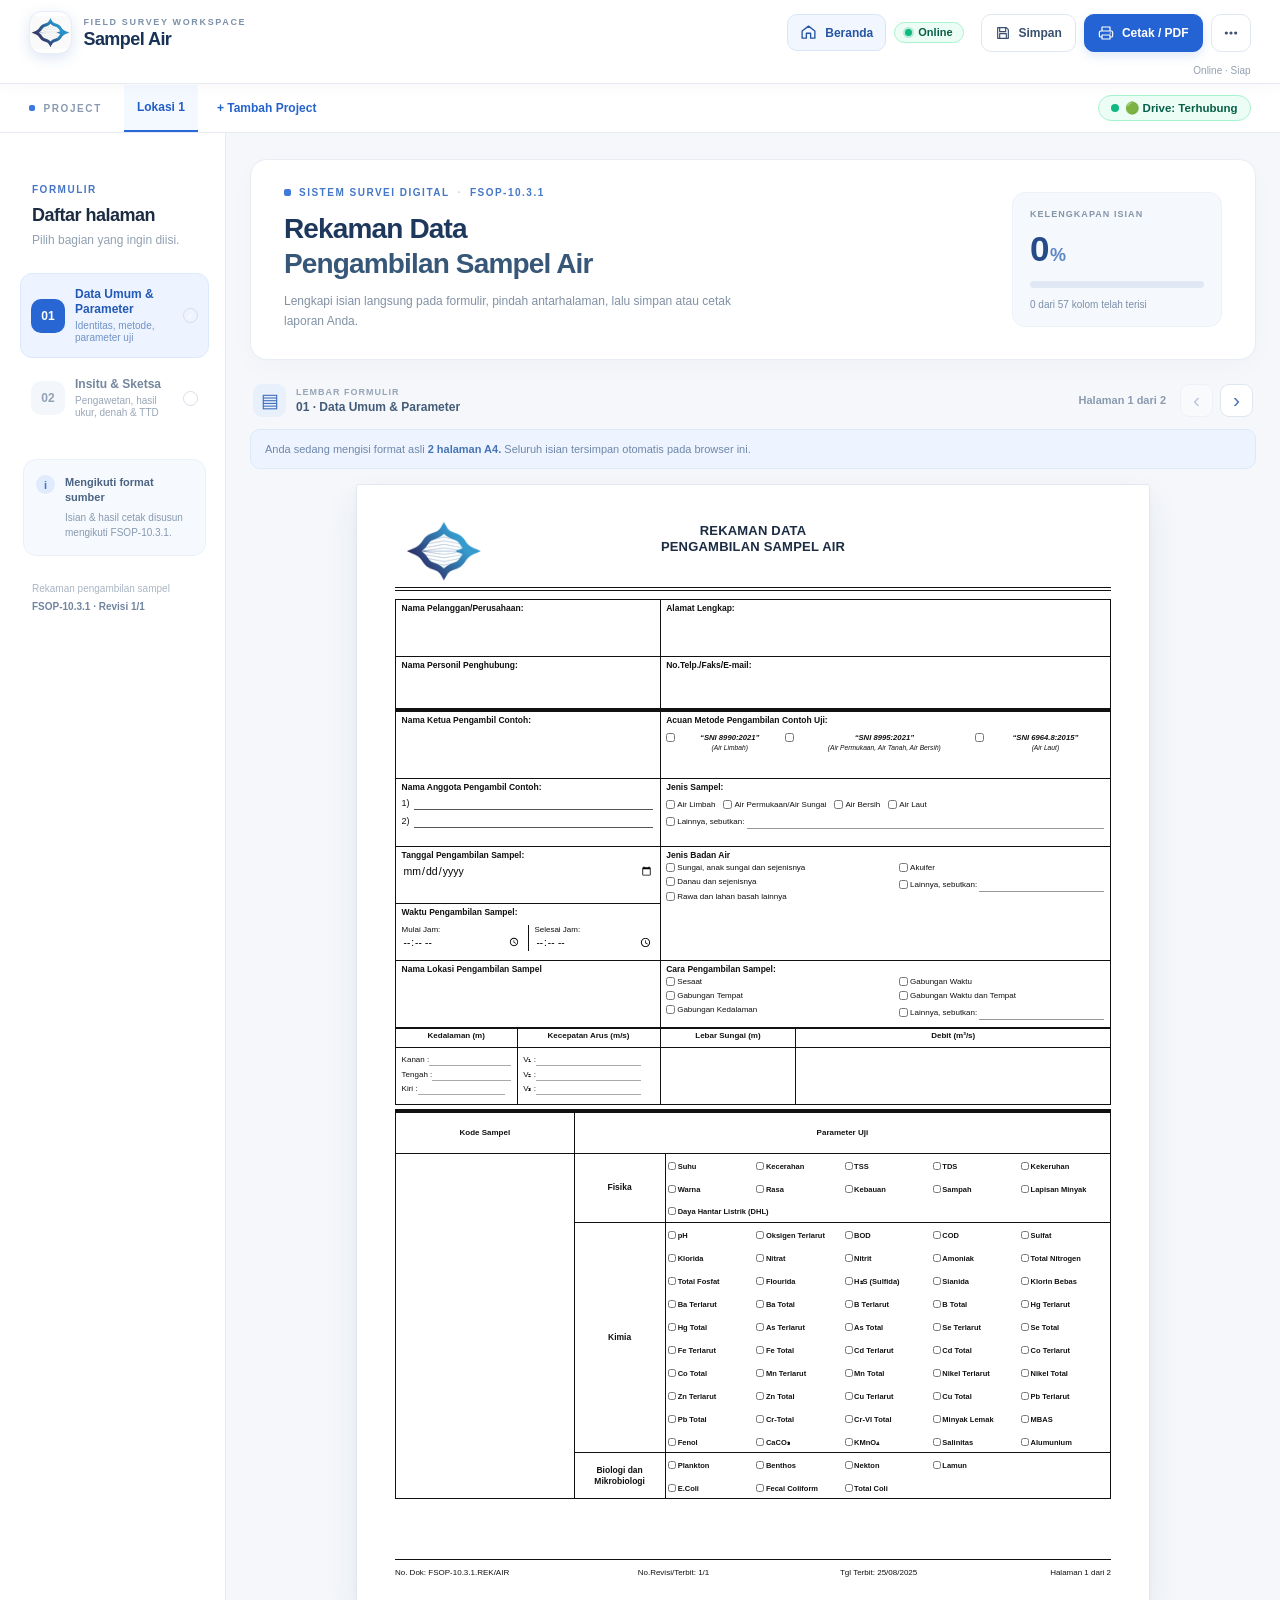
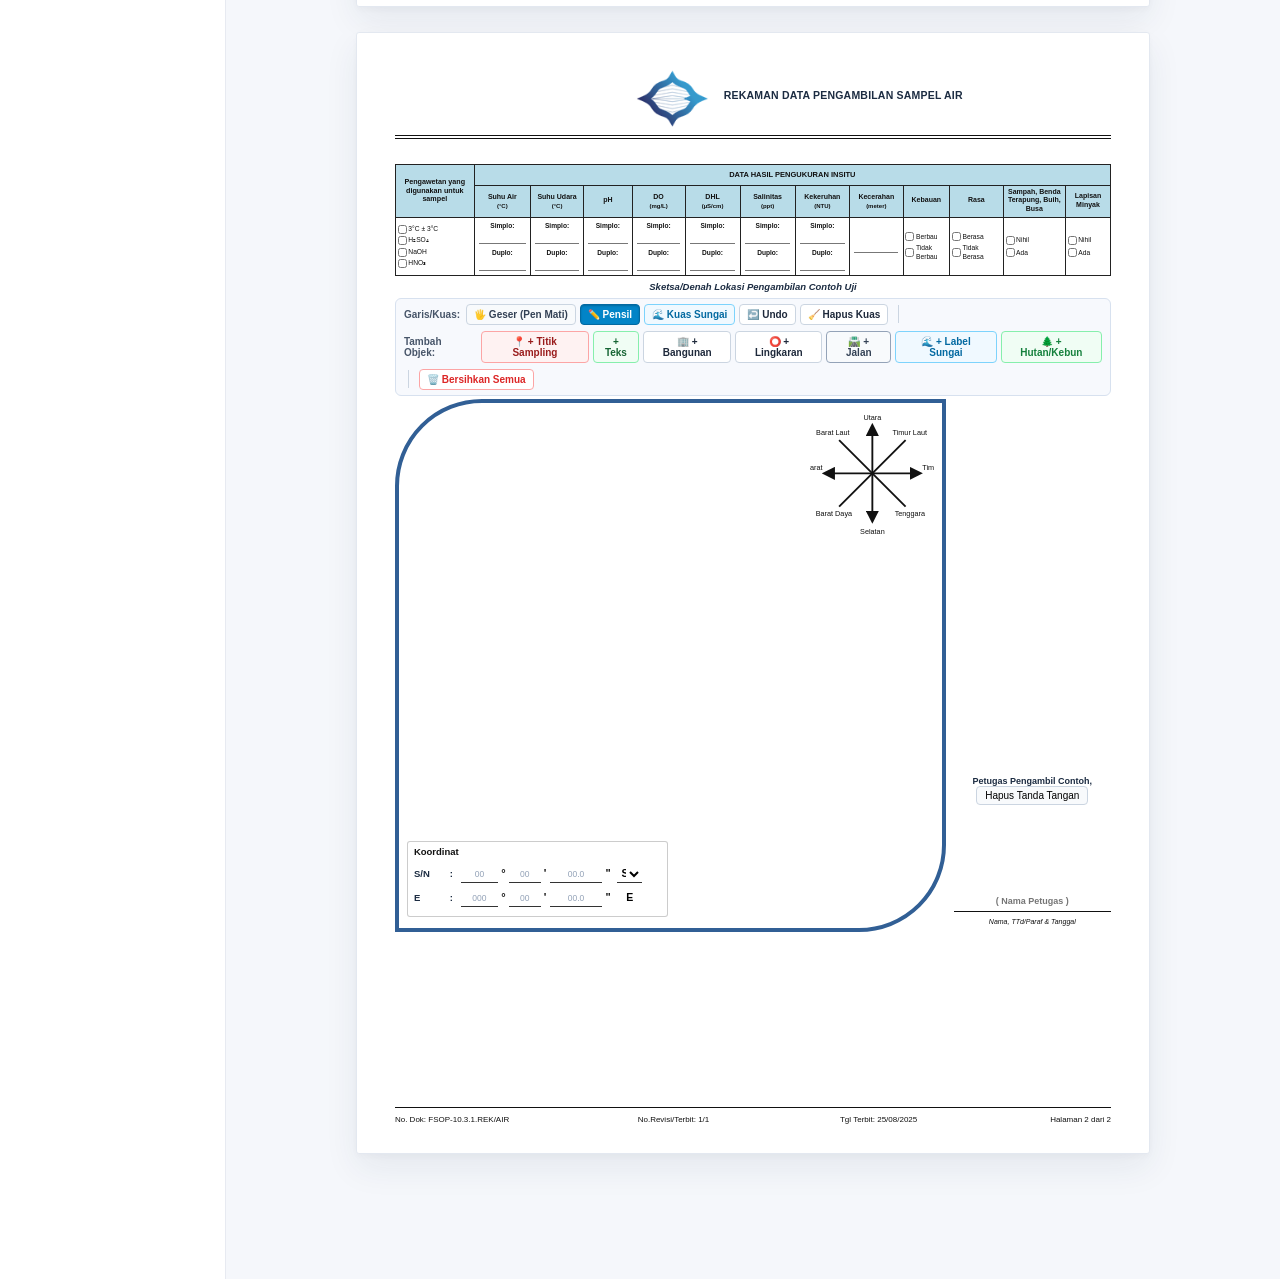
==== air.html @ abd97af3 "Update realtime web status indicators, tidy mobile navbar layout, and remove signature date on last " ====
<!doctype html>
<html lang="id">

<head>
  <meta charset="utf-8" />
  <meta name="viewport" content="width=device-width, initial-scale=1.0, maximum-scale=1.0, user-scalable=no, viewport-fit=cover" />
  <title>Sistem Survei - Rekaman Data Pengambilan Sampel Air</title>
  <style>
    :root {
      --ink: #111;
      --line: #222;
      --soft: #e9e9e9;
      --accent: #0b5ea8;
      --paper: #fff;
      --bg: #edf1f5
    }

    * {
      box-sizing: border-box
    }

    body {
      margin: 0;
      background: var(--bg);
      font-family: Arial, Helvetica, sans-serif;
      color: var(--ink);
      -webkit-print-color-adjust: exact;
      print-color-adjust: exact
    }

    .toolbar {
      position: sticky;
      top: 0;
      z-index: 10;
      background: #0f172a;
      color: white;
      padding: 10px 14px;
      display: flex;
      gap: 8px;
      align-items: center;
      flex-wrap: wrap;
      box-shadow: 0 2px 8px #0002
    }

    .toolbar strong {
      margin-right: 10px
    }

    .toolbar button,
    .toolbar label.btn {
      border: 0;
      border-radius: 6px;
      padding: 8px 12px;
      background: white;
      color: #0f172a;
      font-weight: 700;
      cursor: pointer;
      font-size: 13px
    }

    .toolbar .primary {
      background: #2563eb;
      color: white
    }

    .toolbar .btn-sync {
      background: #0284c7;
      color: white;
    }

    .toolbar .btn-sync:hover {
      background: #0369a1;
    }

    .toolbar .danger {
      background: #b91c1c;
      color: white
    }

    .toolbar .status {
      margin-left: auto;
      font-size: 12px;
      opacity: .9
    }

    /* Project Sheet Tabs */
    .project-bar {
      position: sticky;
      top: 44px;
      z-index: 9;
      background: #1e293b;
      display: flex;
      align-items: center;
      gap: 0;
      padding: 0 8px;
      overflow-x: auto;
      box-shadow: 0 2px 6px rgba(0, 0, 0, 0.15);
      scrollbar-width: thin;
      scrollbar-color: #475569 #1e293b;
    }

    .project-bar::-webkit-scrollbar {
      height: 4px;
    }

    .project-bar::-webkit-scrollbar-track {
      background: #1e293b;
    }

    .project-bar::-webkit-scrollbar-thumb {
      background: #475569;
      border-radius: 2px;
    }

    .project-tab {
      display: flex;
      align-items: center;
      gap: 6px;
      padding: 8px 14px;
      font-size: 12.5px;
      font-weight: 600;
      color: #94a3b8;
      cursor: pointer;
      white-space: nowrap;
      border-bottom: 2.5px solid transparent;
      transition: all 0.15s ease;
      user-select: none;
    }

    .project-tab:hover {
      color: #e2e8f0;
      background: rgba(255, 255, 255, 0.05);
    }

    .project-tab.active {
      color: #ffffff;
      border-bottom-color: #3b82f6;
      background: rgba(59, 130, 246, 0.1);
    }

    .project-tab .tab-name {
      pointer-events: auto;
    }

    .project-tab .tab-close {
      display: inline-flex;
      align-items: center;
      justify-content: center;
      width: 18px;
      height: 18px;
      border-radius: 50%;
      font-size: 14px;
      line-height: 1;
      color: #64748b;
      transition: all 0.15s;
    }

    .project-tab .tab-close:hover {
      background: #dc2626;
      color: #fff;
    }

    .project-add-btn {
      display: flex;
      align-items: center;
      padding: 8px 14px;
      font-size: 12.5px;
      font-weight: 700;
      color: #3b82f6;
      cursor: pointer;
      white-space: nowrap;
      transition: all 0.15s;
      user-select: none;
    }

    .project-add-btn:hover {
      color: #60a5fa;
      background: rgba(59, 130, 246, 0.1);
    }

    .wrapper {
      padding: 18px 0 40px
    }

    .sheet {
      width: 210mm;
      height: 297mm;
      margin: 0 auto 18px;
      background: var(--paper);
      padding: 8mm 10mm 7mm;
      box-shadow: 0 5px 22px #0002;
      position: relative;
      display: flex;
      flex-direction: column;
      overflow: hidden;
      box-sizing: border-box;
    }

    .header {
      height: 20mm;
      position: relative;
      border-bottom: 1.2mm double #111;
      margin-bottom: 2.2mm;
      flex-shrink: 0;
    }

    .header img {
      position: absolute;
      left: 2mm;
      top: 1mm;
      width: 21mm;
      height: 17mm;
      object-fit: contain;
    }

    .header .title {
      text-align: center;
      font-weight: 800;
      font-size: 13px;
      line-height: 1.25;
      padding-top: 2mm;
      letter-spacing: 0.2px;
    }

    .sample-box {
      display: flex;
      justify-content: center;
      margin: 0 0 2mm;
      flex-shrink: 0;
    }

    .sample-box table {
      border-collapse: collapse;
      font-size: 9.5px;
      font-weight: 700
    }

    .sample-box td {
      border: 1px solid #111;
      padding: 1.2mm 3.5mm;
      min-width: 34mm
    }

    .sample-box input {
      border: 0;
      width: 100%;
      font-size: 12px;
      text-align: center;
      font-weight: 700;
      font-family: inherit;
      color: #000;
    }

    .grid {
      width: 100%;
      border-collapse: collapse;
      table-layout: fixed;
      font-size: 8px;
      flex-shrink: 0;
    }

    .grid th,
    .grid td {
      border: 1px solid #111;
      padding: 0.8mm 1.5mm;
      vertical-align: top
    }

    .grid th {
      font-weight: 700;
      text-align: left
    }

    .grid input[type=text],
    .grid input[type=date],
    .grid input[type=time],
    .grid input[type=email],
    .grid input[type=tel],
    .grid textarea {
      width: 100%;
      border: 0;
      outline: none;
      background: transparent;
      font-family: inherit;
      font-size: 11px;
      font-weight: 500;
      color: #000;
      min-height: 4.5mm;
    }

    .grid textarea {
      resize: none;
      overflow: hidden;
      line-height: 1.35;
      font-size: 11px;
      font-weight: 500;
      font-family: inherit;
      color: #000;
    }

    .boxlabel {
      font-weight: 700;
      display: block;
      margin-bottom: 0.6mm;
      font-size: 8.5px
    }

    .checkline {
      display: flex;
      gap: 2.2mm;
      flex-wrap: wrap;
      align-items: center;
      line-height: 1.25;
      font-size: 8.5px;
      font-weight: 700;
    }

    .checkline label {
      white-space: nowrap;
      cursor: pointer;
      font-weight: 700;
    }

    .checkline input {
      vertical-align: middle;
      margin: 0 0.8mm 0 0
    }

    .thick-top td,
    .thick-top th {
      border-top: 1.2mm solid #111
    }

    .sectionbar {
      font-weight: 700;
      padding: 0.6mm 1.2mm;
      background: #fff;
      font-size: 8.2px
    }

    .note-blue {
      font-style: italic;
      font-weight: 700;
      color: #123a7a;
      line-height: 1.24;
      font-size: 7.2px
    }

    .flowtable {
      width: 100%;
      border-collapse: collapse;
      font-size: 7.5px
    }

    .flowtable td {
      border: 0;
      padding: 0.1mm 0.5mm
    }

    .chem {
      width: 100%;
      border-collapse: collapse;
      table-layout: fixed;
      font-size: 7.8px;
      flex-shrink: 0;
      margin-top: 0;
    }

    .chem th,
    .chem td {
      border: 1px solid #111;
      padding: 0.4mm 0.8mm;
      height: 4.3mm
    }

    .chem th {
      text-align: center;
      font-weight: 700;
      font-size: 7.6px;
      white-space: nowrap;
    }

    .chem .left-chem {
      text-align: left;
      font-weight: 700;
      font-style: italic;
      white-space: nowrap;
    }

    .chem .left-phys {
      text-align: left;
      font-weight: 700;
      font-style: normal;
      white-space: nowrap;
    }

    .chem input {
      width: 100%;
      height: 100%;
      border: 0;
      background: transparent;
      text-align: center;
      font-size: 10.5px;
      font-weight: 600;
      font-family: inherit;
      color: #000;
    }

    .na {
      background: #bdbdbd
    }

    .notes {
      font-size: 7.8px;
      font-weight: 700;
      font-style: italic;
      line-height: 1.3;
      margin-top: 1.5mm;
      flex-shrink: 0;
    }

    .notes textarea {
      width: 100%;
      border: 0;
      border-bottom: 1px solid #888;
      height: 10mm;
      min-height: 7mm;
      resize: none;
      font-family: inherit;
      font-style: normal;
      font-weight: 500;
      font-size: 10.5px;
      line-height: 1.35;
      margin-top: 0.8mm;
      padding: 1px 2px;
      color: #000;
    }

    .catatan-head {
      font-style: normal;
      font-weight: 800;
      font-size: 8.5px;
      display: inline-block;
      margin-bottom: 0.5mm;
    }

    .footer {
      margin-top: auto;
      display: grid;
      grid-template-columns: 4.1fr 2.3fr 2.3fr 1.3fr;
      align-items: center;
      font-size: 8.5px;
      color: #111;
      line-height: 1.2;
      padding-top: 2mm;
      padding-bottom: 0.5mm;
      flex-shrink: 0;
      border-top: 1.2px solid #111;
    }

    .footer span:nth-child(1) {
      text-align: left
    }

    .footer span:nth-child(2) {
      text-align: left
    }

    .footer span:nth-child(3) {
      text-align: left
    }

    .footer span:nth-child(4) {
      text-align: right
    }

    .table-title {
      text-align: center;
      font-weight: 700;
      background: #f2f2f2;
      border: 1px solid #111;
      border-bottom: 0;
      padding: 1.1mm;
      font-size: 9.5px;
      flex-shrink: 0;
    }

    .hourly {
      width: 100%;
      border-collapse: collapse;
      table-layout: fixed;
      font-size: 7.5px;
      flex-shrink: 0;
    }

    .hourly th,
    .hourly td {
      border: 1px solid #111;
      text-align: center;
      padding: 0.3mm 0.5mm;
      height: 8.2mm
    }

    .hourly th {
      font-weight: 700;
      background: #e5e5e5;
      height: 8.2mm;
      line-height: 1.25;
      font-size: 7.8px;
      white-space: normal;
      padding: 0.4mm 0.4mm;
    }

    .hourly input {
      width: 100%;
      height: 100%;
      border: 0;
      background: transparent;
      text-align: center;
      font-size: 10.5px;
      font-weight: 600;
      font-family: inherit;
      color: #000;
    }

    .hourly input::placeholder {
      color: #94a3b8;
      font-size: 8.5px;
      font-weight: normal;
    }

    .hourly td:first-child {
      font-weight: 700;
      font-size: 9px;
    }

    .sketch-title {
      text-align: center;
      font-weight: 700;
      font-size: 9.5px;
      margin: 1mm 0 2mm;
      flex-shrink: 0;
    }

    .canvas-wrap {
      border: 1px solid #111;
      height: 150mm;
      position: relative;
      background: #fff
    }

    .method-grid {
      display: grid;
      grid-template-columns: 1fr 1fr;
      gap: 0.6mm 3mm;
      line-height: 1.25;
      font-size: 8.5px;
      font-weight: 700;
    }

    .method-grid label {
      white-space: nowrap;
      cursor: pointer;
      font-weight: 700;
    }

    .sketch-zone {
      height: 148mm;
      border: 1.1mm solid #315f95;
      border-radius: 32mm 0 32mm 0;
      position: relative;
      overflow: hidden;
      background: #fff;
      flex-shrink: 0;
    }

    .sketch-zone canvas {
      position: absolute;
      inset: 0;
      width: 100%;
      height: 100%;
      touch-action: none;
    }

    .compass {
      position: absolute;
      right: 4mm;
      top: 2mm;
      width: 36mm;
      height: 36mm;
      z-index: 5;
      pointer-events: none
    }

    .coord-overlay {
      position: absolute;
      left: 4mm;
      bottom: 5mm;
      z-index: 6;
      width: 78mm;
      font-size: 8.5px;
      font-weight: 700;
      background: rgba(255, 255, 255, .92);
      padding: 2mm 2.5mm;
      border-radius: 3px;
      border: 1px solid rgba(0, 0, 0, 0.2);
    }

    .coord-title {
      font-weight: 800;
      font-size: 9.5px;
      margin-bottom: 2mm;
      color: #111;
    }

    .coord-row {
      display: flex;
      align-items: center;
      margin: 1.5mm 0;
      gap: 1.5mm;
    }

    .coord-label {
      width: 8mm;
      font-weight: 800;
      font-size: 9.5px;
      flex-shrink: 0;
    }

    .coord-colon {
      font-weight: 800;
      font-size: 9.5px;
      flex-shrink: 0;
      margin-right: 0.5mm;
    }

    .dms-group {
      display: flex;
      align-items: center;
      gap: 0.8mm;
      flex: 1;
    }

    .dms-dir {
      border: 0;
      border-bottom: 1px solid #333;
      background: transparent;
      font-size: 10.5px;
      font-weight: 700;
      font-family: inherit;
      color: #000;
      padding: 0;
      cursor: pointer;
      width: 6.5mm;
      text-align: center;
      height: 4.8mm;
      margin-left: 1mm;
      flex-shrink: 0;
    }

    .dms-dir-fixed {
      display: inline-block;
      width: 6.5mm;
      font-size: 10.5px;
      font-weight: 700;
      font-family: inherit;
      color: #000;
      text-align: center;
      height: 4.8mm;
      line-height: 4.8mm;
      margin-left: 1mm;
      flex-shrink: 0;
    }

    .dms-input {
      border: 0;
      border-bottom: 1px solid #333;
      background: transparent;
      font-size: 10.5px;
      font-weight: 600;
      font-family: inherit;
      color: #000;
      text-align: center;
      padding: 0 1px;
      height: 4.8mm;
      min-height: 4.5mm;
    }

    .dms-deg {
      width: 10mm;
    }

    .dms-min {
      width: 8.5mm;
    }

    .dms-sec {
      width: 14mm;
    }

    .dms-unit {
      font-size: 11px;
      font-weight: 700;
      color: #111;
      line-height: 1;
      user-select: none;
    }

    .dms-input::placeholder {
      color: #94a3b8;
      font-size: 8.5px;
      font-weight: normal;
    }

    canvas {
      display: block;
      width: 100%;
      height: 100%;
      touch-action: none
    }

    .canvas-tools {
      display: flex;
      gap: 6px;
      margin-bottom: 1.5mm;
      flex-shrink: 0
    }

    .canvas-tools button {
      font-size: 10px;
      padding: 3px 8px;
      border-radius: 4px;
      border: 1px solid #cbd5e1;
      background: #f8fafc;
      cursor: pointer
    }

    .canvas-tools button:hover {
      background: #e2e8f0
    }

    /* Sketch Toolbar & Interactive Elements */
    .sketch-toolbar {
      display: flex;
      align-items: center;
      flex-wrap: wrap;
      gap: 6px;
      margin-bottom: 1.8mm;
      background: #f8fafc;
      padding: 5px 8px;
      border-radius: 6px;
      border: 1px solid #cbd5e1;
      flex-shrink: 0;
    }

    .st-grp {
      display: flex;
      align-items: center;
      gap: 4px;
    }

    .st-label {
      font-size: 10px;
      font-weight: 700;
      color: #475569;
      margin-right: 2px;
    }

    .st-divider {
      width: 1px;
      height: 18px;
      background: #cbd5e1;
      margin: 0 4px;
    }

    .st-btn {
      font-size: 10px;
      font-weight: 700;
      padding: 4px 7px;
      border-radius: 4px;
      border: 1px solid #cbd5e1;
      background: white;
      color: #1e293b;
      cursor: pointer;
      display: inline-flex;
      align-items: center;
      gap: 3px;
      transition: all 0.15s ease;
    }

    .st-btn:hover {
      background: #f1f5f9;
      border-color: #94a3b8;
    }

    .st-btn-mode {
      background: #f8fafc;
      border-color: #cbd5e1;
      color: #334155;
    }

    .st-btn-mode.active {
      background: #0284c7 !important;
      border-color: #0369a1 !important;
      color: #ffffff !important;
      box-shadow: inset 0 1px 2px rgba(0, 0, 0, 0.2);
    }

    .st-btn-river-brush {
      background: #f0f9ff;
      border-color: #7dd3fc;
      color: #0369a1;
    }

    .st-btn-river-brush.active {
      background: #0284c7 !important;
      border-color: #0369a1 !important;
      color: #ffffff !important;
    }

    .st-btn-sampling {
      background: #fef2f2;
      border-color: #fca5a5;
      color: #991b1b;
    }

    .st-btn-sampling:hover {
      background: #fee2e2;
      border-color: #f87171;
    }

    .st-btn-text {
      background: #f0fdf4;
      border-color: #86efac;
      color: #166534;
    }

    .st-btn-text:hover {
      background: #dcfce7;
      border-color: #4ade80;
    }

    .st-btn-road {
      background: #f8fafc;
      border-color: #94a3b8;
      color: #334155;
    }

    .st-btn-river {
      background: #f0f9ff;
      border-color: #7dd3fc;
      color: #0369a1;
    }

    .st-btn-river:hover {
      background: #e0f2fe;
      border-color: #38bdf8;
    }

    .st-btn-forest {
      background: #f0fdf4;
      border-color: #86efac;
      color: #15803d;
    }

    .st-btn-forest:hover {
      background: #dcfce7;
      border-color: #22c55e;
    }

    .st-btn-clear {
      background: #fff;
      border-color: #fca5a5;
      color: #dc2626;
    }

    .st-btn-clear:hover {
      background: #fee2e2;
    }

    .sketch-elements-layer {
      position: absolute;
      inset: 0;
      z-index: 4;
      pointer-events: none;
    }

    .sketch-elem {
      position: absolute;
      pointer-events: auto;
      user-select: none;
      cursor: move;
      touch-action: none;
      box-sizing: border-box;
      transform-origin: center center;
    }

    .sketch-elem.dragging,
    .sketch-elem.resizing {
      z-index: 20;
    }

    .sketch-elem.selected {
      outline: 1.5px solid #0284c7;
      outline-offset: 2px;
    }

    /* Controls, Rotation Handle & Resize Handles */
    .elem-controls {
      position: absolute;
      top: -34px;
      right: 0;
      display: none;
      gap: 4px;
      background: #0f172a;
      padding: 4px 6px;
      border-radius: 6px;
      box-shadow: 0 2px 8px rgba(0, 0, 0, 0.4);
      z-index: 30;
      pointer-events: auto;
      touch-action: manipulation;
    }

    /* Continuous bridge between element and controls so hover is never lost */
    .elem-controls::before {
      content: '';
      position: absolute;
      left: -8px;
      right: -8px;
      top: -8px;
      bottom: -14px;
      background: transparent;
      z-index: -1;
    }

    .sketch-elem:hover .elem-controls,
    .sketch-elem.selected .elem-controls,
    .sketch-elem.dragging .elem-controls,
    .sketch-elem.resizing .elem-controls {
      display: flex;
    }

    .elem-ctrl-btn {
      background: #334155;
      color: white;
      border: 0;
      border-radius: 4px;
      padding: 4px 7px;
      font-size: 11px;
      font-weight: bold;
      cursor: pointer;
      line-height: 1;
      touch-action: manipulation;
    }

    .elem-ctrl-btn:hover, .elem-ctrl-btn:active {
      background: #475569;
    }

    .elem-ctrl-del:hover, .elem-ctrl-del:active {
      background: #dc2626;
    }

    /* Top rotation handle for free, custom 360° rotation */
    .elem-rot-handle {
      position: absolute;
      top: -24px;
      left: 50%;
      transform: translateX(-50%);
      width: 18px;
      height: 18px;
      border-radius: 50%;
      background: #0284c7;
      border: 2px solid #fff;
      box-shadow: 0 1px 5px rgba(0, 0, 0, 0.35);
      cursor: grab;
      display: none;
      z-index: 35;
      pointer-events: auto;
      touch-action: none;
    }

    .elem-rot-handle::before {
      content: '';
      position: absolute;
      top: -10px;
      left: -10px;
      right: -10px;
      bottom: -10px;
    }

    .elem-rot-handle::after {
      content: '';
      position: absolute;
      top: 15px;
      left: 6px;
      width: 2px;
      height: 10px;
      background: #0284c7;
    }

    .sketch-elem:hover .elem-rot-handle,
    .sketch-elem.selected .elem-rot-handle,
    .sketch-elem.rotating .elem-rot-handle {
      display: block;
    }

    .elem-resizer {
      position: absolute;
      right: -8px;
      bottom: -8px;
      width: 26px;
      height: 26px;
      cursor: nwse-resize;
      background: #0284c7;
      border: 2px solid #ffffff;
      border-radius: 50%;
      box-shadow: 0 2px 8px rgba(0, 0, 0, 0.35);
      z-index: 28;
      display: none;
      align-items: center;
      justify-content: center;
      touch-action: none;
      color: #fff;
      font-size: 13px;
      font-weight: 900;
      line-height: 1;
    }

    .elem-resizer::after {
      content: '⤡';
      display: block;
      transform: rotate(45deg);
    }

    .elem-resizer::before {
      content: '';
      position: absolute;
      top: -12px;
      left: -12px;
      right: -12px;
      bottom: -12px;
    }

    .sketch-elem:hover .elem-resizer,
    .sketch-elem.selected .elem-resizer,
    .sketch-elem.resizing .elem-resizer {
      display: flex !important;
    }

    .elem-editable-text {
      outline: none;
      cursor: text;
      user-select: text;
    }

    .elem-editable-text:focus {
      background: #fff;
      box-shadow: 0 0 0 2px #0284c7;
      border-radius: 2px;
      color: #000;
      padding: 0 2px;
    }

    /* Text container that automatically counter-rotates to stay flat */
    .elem-flat-text {
      display: inline-flex;
      align-items: center;
      justify-content: center;
      transform-origin: center center;
      pointer-events: auto;
    }

    /* Sampling Point Leader Line & Marker (Pure Circle Point, Flat Badge) */
    .sp-badge-elem {
      background: #dc2626;
      color: #fff;
      font-weight: 800;
      font-size: 11px;
      padding: 4px 10px;
      border-radius: 4px;
      border: 1.5px solid #991b1b;
      box-shadow: 0 2px 6px rgba(0, 0, 0, 0.25);
      white-space: nowrap;
      display: inline-flex;
      align-items: center;
      justify-content: center;
      user-select: none;
      pointer-events: auto;
    }

    .sp-badge-text {
      color: #fff;
      font-weight: 800;
      font-size: 11px;
      letter-spacing: 0.2px;
    }

    .sp-badge-elem .elem-editable-text:focus {
      background: #fff;
      color: #000;
    }

    .elem-sampling_marker {
      position: absolute;
      width: 20px;
      height: 20px;
      margin-left: -10px;
      margin-top: -10px;
      border-radius: 50%;
      background: #dc2626;
      border: 2.5px solid #ffffff;
      box-shadow: 0 0 0 1.5px #dc2626, 0 2px 6px rgba(0, 0, 0, 0.35);
      cursor: crosshair;
      display: flex;
      align-items: center;
      justify-content: center;
      z-index: 26;
      pointer-events: auto;
      user-select: none;
      touch-action: none;
      transition: transform 0.1s ease;
    }

    .elem-sampling_marker:hover {
      transform: scale(1.15);
      box-shadow: 0 0 0 2px #dc2626, 0 3px 8px rgba(0, 0, 0, 0.45);
    }

    .elem-sampling_marker.dragging {
      transform: scale(1.25);
      box-shadow: 0 0 0 2.5px #991b1b, 0 4px 10px rgba(0, 0, 0, 0.5);
    }

    .elem-sampling_marker .sp-target-dot {
      width: 4px;
      height: 4px;
      background: #ffffff;
      border-radius: 50%;
      pointer-events: none;
    }

    .sp-svg-layer {
      position: absolute;
      inset: 0;
      width: 100%;
      height: 100%;
      pointer-events: none;
      z-index: 3;
      overflow: visible;
    }

    .sp-svg-line {
      stroke: #dc2626;
      stroke-width: 2.2px;
      stroke-linecap: round;
      stroke-linejoin: round;
      filter: drop-shadow(0 1px 2px rgba(0, 0, 0, 0.2));
    }

    /* Ensure sampling point badge sits above SVG leader line */
    .elem-sampling_point {
      z-index: 16;
    }

    /* Draggable Text Badge (No icon) */
    .elem-text {
      background: rgba(255, 255, 255, 0.95);
      border: 1.2px dashed #475569;
      border-radius: 4px;
      padding: 3px 8px;
      box-shadow: 0 1px 3px rgba(0, 0, 0, 0.12);
      display: inline-flex;
      align-items: center;
      justify-content: center;
    }

    .text-badge {
      display: inline-flex;
      align-items: center;
      font-size: 11px;
      font-weight: 700;
      color: #0f172a;
      white-space: nowrap;
    }

    /* Building (Kotak) & Circle Shapes */
    .elem-building_rect {
      background: rgba(241, 245, 249, 0.94);
      border: 2px solid #1e293b;
      border-radius: 2px;
      box-shadow: 0 1px 4px rgba(0, 0, 0, 0.1);
      padding: 5px;
      display: flex;
      align-items: center;
      justify-content: center;
    }

    .building-box {
      width: 100%;
      height: 100%;
      border: 1px dashed rgba(30, 41, 59, 0.35);
      display: flex;
      align-items: center;
      justify-content: center;
      text-align: center;
      font-size: 11px;
      font-weight: 700;
      color: #0f172a;
      padding: 2px;
      box-sizing: border-box;
    }

    .elem-circle {
      background: rgba(241, 245, 249, 0.94);
      border: 2px solid #1e293b;
      border-radius: 50%;
      box-shadow: 0 1px 4px rgba(0, 0, 0, 0.1);
      padding: 5px;
      display: flex;
      align-items: center;
      justify-content: center;
    }

    .circle-box {
      width: 100%;
      height: 100%;
      display: flex;
      align-items: center;
      justify-content: center;
      text-align: center;
      font-size: 11px;
      font-weight: 700;
      color: #0f172a;
      padding: 2px;
      box-sizing: border-box;
    }

    /* Road element */
    .elem-road {
      background: #334155;
      display: flex;
      align-items: center;
      justify-content: center;
      box-shadow: 0 2px 5px rgba(0, 0, 0, 0.18);
      border-top: 2.5px solid #0f172a;
      border-bottom: 2.5px solid #0f172a;
      /* Enhance road text visibility */
      text-shadow: 0 0 3px #000, 0 0 6px #000;
      font-weight: 900;
    }

    .road-box {
      width: 100%;
      height: 100%;
      position: relative;
      display: flex;
      align-items: center;
      justify-content: center;
    }

    .elem-road .road-centerline {
      position: absolute;
      left: 0;
      right: 0;
      top: 50%;
      height: 0;
      border-top: 2px dashed #f8fafc;
      transform: translateY(-50%);
    }

    .road-text {
      position: relative;
      z-index: 2;
      background: transparent;
      color: #ffffff;
      font-weight: 800;
      font-size: 12px;
      padding: 2px 8px;
      border-radius: 3px;
      white-space: nowrap;
      text-shadow: 0 0 4px #000, 0 0 8px #000, 1px 1px 2px #000, -1px -1px 2px #000;
      letter-spacing: 0.5px;
    }

    /* River label element (Label Nama Sungai) */
    /* SVG line for sampling point */
    .sp-svg-line {
      stroke: #fff;
      stroke-width: 2;
      pointer-events: none;
      z-index: -1;
    }

    .elem-river {
      background: rgba(2, 132, 199, 0.95);
      border: 1.5px solid #0369a1;
      border-radius: 4px;
      padding: 3px 8px;
      display: inline-flex;
      align-items: center;
      justify-content: center;
      box-shadow: 0 1px 4px rgba(0, 0, 0, 0.18);
    }

    .river-box {
      display: inline-flex;
      align-items: center;
      gap: 5px;
    }

    .river-waves {
      color: rgba(255, 255, 255, 0.75);
      font-size: 11px;
      font-weight: bold;
      pointer-events: none;
      letter-spacing: 2px;
      user-select: none;
    }

    .river-text {
      color: #fff;
      font-weight: 700;
      font-size: 10.5px;
      white-space: nowrap;
    }

    /* Forest / Garden element (Hutan / Kebun) */
    .elem-forest {
      background: rgba(220, 252, 231, 0.92);
      border: 2px dashed #15803d;
      border-radius: 6px;
      display: flex;
      align-items: center;
      justify-content: center;
      box-shadow: 0 1px 4px rgba(0, 0, 0, 0.1);
      padding: 5px;
    }

    .forest-box {
      width: 100%;
      height: 100%;
      display: flex;
      flex-direction: column;
      align-items: center;
      justify-content: center;
      text-align: center;
      gap: 2px;
    }

    .forest-trees {
      font-size: 12px;
      line-height: 1;
      opacity: 0.7;
      pointer-events: none;
    }

    .forest-text {
      font-size: 11px;
      font-weight: 700;
      color: #14532d;
      padding: 1px 4px;
      background: rgba(255, 255, 255, 0.75);
      border-radius: 3px;
      white-space: nowrap;
    }

    .coord {
      width: 100%;
      border-collapse: collapse;
      font-size: 9.5px;
      margin-top: 3mm
    }

    .coord td {
      padding: 1mm 2mm
    }

    .coord input {
      border: 0;
      border-bottom: 1px solid #222;
      width: 80%;
      font-size: 9.5px
    }

    .signature-row {
      display: flex;
      justify-content: flex-end;
      margin-top: 4mm;
      flex-shrink: 0
    }

    .signature-box {
      width: 66mm;
      text-align: center;
      font-size: 8.5px
    }

    .signature-box b {
      font-size: 9px
    }

    .signature-canvas {
      height: 22mm;
      border: none;
      margin: 1mm 0 0.5mm 0;
      position: relative;
      background: transparent;
    }

    .signature-canvas canvas {
      display: block;
      width: 100%;
      height: 100%;
      touch-action: none;
    }

    .signature-meta {
      display: flex;
      flex-direction: column;
      align-items: center;
      gap: 0.6mm;
      margin-top: 1mm;
      margin-bottom: 1mm;
    }

    .signature-name-input {
      border: 0;
      width: 100%;
      text-align: center;
      font-size: 11px;
      font-weight: 700;
      font-family: inherit;
      padding: 0.5mm 0;
      background: transparent;
      color: #000;
      outline: none;
    }

    .signature-line {
      width: 100%;
      height: 0;
      border-bottom: 1.2px solid #111;
      margin: 0.4mm 0 0.8mm 0;
    }

    .signature-label {
      font-style: italic;
      font-size: 8.5px;
      color: #111;
      text-decoration: none;
      text-align: center;
    }

    .signature-date-row {
      display: flex;
      align-items: center;
      justify-content: center;
      gap: 4px;
      font-size: 8.5px;
      color: #333;
      margin-top: 0.5mm;
    }

    .signature-date-row input[type="date"] {
      border: 0;
      background: transparent;
      font-size: 9px;
      font-family: inherit;
      color: #000;
      outline: none;
      padding: 0;
    }

    .small {
      font-size: 7.2px
    }

    .screen-help {
      font-size: 12px;
      color: #334155;
      text-align: center;
      margin: 0 0 12px
    }

    .modal-backdrop {
      position: fixed;
      inset: 0;
      background: rgba(15, 23, 42, 0.65);
      z-index: 9999;
      display: none;
      align-items: center;
      justify-content: center;
      padding: 16px;
    }

    .modal-box {
      background: #fff;
      border-radius: 8px;
      box-shadow: 0 10px 30px rgba(0, 0, 0, 0.35);
      width: 100%;
      max-width: 440px;
      padding: 20px 22px;
      font-family: Arial, Helvetica, sans-serif;
      color: #0f172a;
    }

    .modal-title {
      font-size: 15px;
      font-weight: 800;
      margin: 0 0 6px;
      color: #0f172a;
    }

    .modal-desc {
      font-size: 12px;
      color: #475569;
      margin-bottom: 14px;
      line-height: 1.4;
    }

    .modal-options {
      display: flex;
      flex-direction: column;
      gap: 10px;
      margin-bottom: 18px;
      background: #f8fafc;
      padding: 12px 14px;
      border-radius: 6px;
      border: 1px solid #e2e8f0;
    }

    .modal-option {
      display: flex;
      align-items: center;
      gap: 8px;
      font-size: 12.5px;
      font-weight: 600;
      cursor: pointer;
      color: #1e293b;
    }

    .modal-option input {
      width: 16px;
      height: 16px;
      cursor: pointer;
    }

    .modal-actions {
      display: flex;
      justify-content: flex-end;
      gap: 8px;
    }

    .modal-actions button {
      border: 0;
      border-radius: 6px;
      padding: 8px 14px;
      font-size: 13px;
      font-weight: 700;
      cursor: pointer;
    }

    .modal-actions .btn-cancel {
      background: #e2e8f0;
      color: #334155;
    }

    .modal-actions .btn-confirm {
      background: #0284c7;
      color: white;
    }

    @media print {
      body {
        background: #fff
      }

      .toolbar,
      .project-bar,
      .screen-help,
      .canvas-tools,
      .sketch-toolbar,
      .elem-controls,
      .elem-resizer,
      .elem-rot-handle,
      .modal-backdrop {
        display: none !important
      }

      .sketch-elem {
        box-shadow: none !important;
        cursor: default !important;
      }

      .sketch-elem .elem-editable-text {
        outline: none !important;
        background: transparent !important;
        box-shadow: none !important;
      }

      .elem-text {
        border: none !important;
        box-shadow: none !important;
        background: rgba(255, 255, 255, 0.88) !important;
      }

      .elem-road,
      .elem-river,
      .elem-forest {
        box-shadow: none !important;
        -webkit-print-color-adjust: exact !important;
        print-color-adjust: exact !important;
      }

      .sp-svg-layer {
        display: block !important;
      }

      .sp-svg-line {
        -webkit-print-color-adjust: exact !important;
        print-color-adjust: exact !important;
      }

      .sp-badge-elem,
      .elem-sampling_marker {
        box-shadow: none !important;
        -webkit-print-color-adjust: exact !important;
        print-color-adjust: exact !important;
      }

      .wrapper {
        padding: 0
      }

      .sheet {
        margin: 0;
        box-shadow: none;
        page-break-after: always;
        break-after: page;
        page-break-inside: avoid;
        break-inside: avoid;
        height: 297mm !important;
        max-height: 297mm !important;
        overflow: hidden !important;
      }

      .sheet:last-child {
        page-break-after: auto;
        break-after: auto;
      }

      input[type="date"]::-webkit-inner-spin-button,
      input[type="date"]::-webkit-calendar-picker-indicator {
        display: none;
        -webkit-appearance: none;
      }

      .dms-dir {
        -webkit-appearance: none;
        -moz-appearance: none;
        appearance: none;
        border: 0;
      }

      .dms-input::placeholder {
        color: transparent !important;
      }

      @page {
        size: A4 portrait;
        margin: 0;
      }
    }
  </style>
<style id="modern-workspace-styles">
/* Tampilan aplikasi: semua properti pada media SCREEN. CSS cetak orisinal tidak diganti. */
@media screen {
  :root { --ui-navy:#172a44; --ui-dark:#20344e; --ui-primary:#2463d3; --ui-primary-hover:#174cae; --ui-line:#e7eaf1; --ui-muted:#71829a; --ui-canvas:#f5f7fb; --toolbar-h:74px; --app-top:148px; }
  html { scroll-behavior:smooth; }
  body { background:var(--ui-canvas); color:#1c2c42; font-family:Inter,-apple-system,BlinkMacSystemFont,"Segoe UI",Arial,sans-serif; }
  button, input, textarea, select { font-family:inherit; }
  button:focus-visible, summary:focus-visible, label.import-item:focus-within, .page-nav-link:focus-visible { outline:3px solid #a5c3ff; outline-offset:2px; }
  .toolbar { min-height:72px; padding:11px clamp(16px,2.3vw,34px); background:#fff; color:var(--ui-dark); border-bottom:1px solid var(--ui-line); box-shadow:0 2px 15px rgba(20,43,78,.035); display:flex; gap:18px; justify-content:space-between; flex-wrap:wrap; z-index:75; }
  .app-brand { display:flex; align-items:center; gap:11px; min-width:190px; }
  .brand-symbol { flex-shrink:0; display:flex; align-items:center; justify-content:center; width:43px; height:43px; border-radius:13px; background:linear-gradient(143deg,#286cde,#244ca7); color:white; box-shadow:0 4px 14px #3067bb2a; }
  .brand-symbol svg {width:28px;height:28px;}
  .brand-copy {display:flex;flex-direction:column; gap:3px;line-height:1;}
  .brand-overline {font-size:9px;letter-spacing:1.65px;font-weight:800;color:#7e91aa;}
  .toolbar .brand-copy strong {margin:0;font-size:18px;font-weight:780;letter-spacing:-.55px;color:#183355;}
  .toolbar-main-actions { display:flex; gap:8px; align-items:center; margin-left:auto; }
  .mode-pill { display:inline-flex; gap:8px; align-items:center; color:#58718b; font-size:11.5px; font-weight:600; white-space:nowrap; margin-right:9px; }
  .mode-dot {width:7px;height:7px;border-radius:50%;background:#25a77d;box-shadow:0 0 0 4px #daf6eb;}
  .toolbar button.ui-button,.toolbar summary.ui-button { display:inline-flex; align-items:center; justify-content:center; gap:8px; padding:10px 13px; border-radius:10px; font-size:12px; font-weight:700; line-height:1; white-space:nowrap; cursor:pointer; transition:background .18s,border-color .18s,transform .18s,box-shadow .18s; border:1px solid #e1e7ef; background:#fff; color:#39506d; box-shadow:none; }
  .toolbar button.ui-button:hover,.toolbar summary.ui-button:hover {background:#f2f6fb;border-color:#bfcedf;}
  .toolbar button.ui-button:active {transform:translateY(1px)}
  .toolbar .ui-button svg,.toolbar summary.ui-button svg {width:16px;height:16px;flex-shrink:0;stroke:currentColor;stroke-width:1.75;stroke-linecap:round;stroke-linejoin:round;}
  .toolbar .ui-button-more svg {fill:currentColor;stroke:none;width:17px;}
  .toolbar button.ui-button-primary {background:var(--ui-primary);border-color:var(--ui-primary);color:white;box-shadow:0 4px 11px #2463d326;}
  .toolbar button.ui-button-primary:hover {background:var(--ui-primary-hover);border-color:var(--ui-primary-hover);}
  .toolbar .status { flex-basis:100%; margin:-13px 0 0 0; text-align:right; color:#93a0b1; opacity:1; font-size:10px; min-height:0; height:0; line-height:10px; pointer-events:none; }
  .more-actions {position:relative;}
  .more-actions summary {list-style:none;}
  .more-actions summary::-webkit-details-marker {display:none;}
  .toolbar summary.ui-button-more {padding:10px 11px;}
  .more-dropdown {position:absolute;right:0;top:calc(100% + 11px);width:232px;border:1px solid #e2eaf2;border-radius:13px;box-shadow:0 12px 38px #172a4429;background:#fff;padding:9px;z-index:200;}
  .dropdown-heading {color:#8997aa;letter-spacing:1.2px;font-size:9px;font-weight:800;padding:9px 10px 6px;}
  .toolbar .more-dropdown button,.toolbar .more-dropdown label.import-item {display:flex;align-items:center;justify-content:space-between;width:100%;padding:11px 10px;border-radius:7px;border:0;color:#314562;font-size:12px;font-weight:650;background:transparent;cursor:pointer;text-align:left;}
  .toolbar .more-dropdown button:hover,.toolbar .more-dropdown label.import-item:hover {background:#f2f6fb;}
  .more-dropdown span {color:#8d9db0;font-weight:700;}
  .dropdown-separator {height:1px;background:#edf0f5;margin:6px;}
  .toolbar .more-dropdown .danger-action {color:#b64953;}
  .projects-strip { position:sticky; top:var(--toolbar-h); z-index:65; height:49px;display:flex;align-items:center; padding:0 clamp(16px,2.3vw,34px);background:#fff;border-bottom:1px solid #e7eaf1;gap:22px; }
  .project-strip-caption {display:flex;align-items:center;gap:8px;letter-spacing:1.6px;font-size:10px;color:#8a9ab0;font-weight:800;flex-shrink:0;}
  .strip-dot {display:inline-block;height:6px;width:6px;border-radius:2px;background:#3b77df;}
  .project-bar { position:static; box-shadow:none; background:transparent;padding:0;gap:6px;min-height:47px;max-width:calc(100% - 80px); flex:1;scrollbar-color:#d0d7e4 transparent; }
  .project-tab {align-self:stretch;gap:7px; border-bottom-width:2px;padding:11px 13px;color:#8090a7;font-size:12px;font-weight:650;border-radius:0; }
  .project-tab:hover {color:#254f96;background:#f5f8fd;}
  .project-tab.active { color:#225ec9;border-bottom-color:#2768d8;background:#f4f8ff; }
  .project-tab .tab-close {color:#9cabc0;}
  .project-add-btn {align-self:stretch;color:#2563cb;font-size:12px;padding:11px 13px;}
  .project-add-btn:hover {color:#144ea8;background:#f3f7fd;}
  .workbench { display:grid;grid-template-columns:245px minmax(0,1fr);min-height:calc(100vh - 121px);max-width:1920px;margin:auto; }
  .workspace-sidebar {background:#fff;border-right:1px solid var(--ui-line);position:relative;}
  .sidebar-inner {position:sticky;top:var(--app-top);padding:33px 16px 30px 20px;}
  .sidebar-topline {color:#4775c5;letter-spacing:1.5px;font-size:10px;font-weight:800;margin:0 0 10px 12px;}
  .sidebar-inner h2 {margin:0 0 5px 12px;font-size:18px;font-weight:790;letter-spacing:-.5px;}
  .sidebar-subtitle {margin:0 0 24px 12px;color:#91a0b2;font-size:12px;line-height:1.5;}
  .page-navigation {display:flex;flex-direction:column;gap:5px;}
  .page-nav-link { width:100%;padding:13px 10px;display:flex;gap:10px;align-items:center;text-align:left;border:1px solid transparent;background:transparent;border-radius:12px;cursor:pointer;transition:background .18s,border-color .18s,transform .15s;color:#74869e; }
  .page-nav-link:hover {background:#f7f9fc;color:#28539b;}
  .page-nav-link.is-active {background:#edf4ff;border-color:#dce9fc;color:#2359b6;}
  .page-number {display:grid;place-items:center;width:34px;height:34px;border-radius:10px;background:#f3f6fa;color:#91a0b4;font-weight:750;font-size:12px;flex-shrink:0;}
  .page-nav-link.is-active .page-number {background:#2766d3;color:#fff;}
  .page-nav-copy {display:flex;flex-direction:column;min-width:0;flex:1;gap:3px;}
  .page-nav-copy strong {font-size:12px;font-weight:760;line-height:1.25;color:inherit;}
  .page-nav-copy small {font-size:10px;line-height:1.2;color:#9aa6b7;font-weight:500;}
  .page-nav-link.is-active .page-nav-copy small {color:#7192c5;}
  .page-nav-check {color:#fff;display:grid;place-items:center;border:1.5px solid #d5dde8;border-radius:50%;width:15px;height:15px;font-size:9px;flex-shrink:0;}
  .page-nav-link.has-data .page-nav-check {background:#dceeff;border-color:#78a7f4;color:#3263ad;}
  .page-nav-link.is-complete .page-nav-check {background:#22a77e;border-color:#22a77e;color:white;}
  .sidebar-tip {margin:26px 3px 0;display:flex;gap:10px;background:#f6f9fd;padding:15px 12px;border:1px solid #eaf0f8;border-radius:13px;}
  .sidebar-tip-icon {display:grid;place-items:center;width:19px;height:19px;flex-shrink:0;background:#e0ebfd;color:#4875ba;font-weight:800;font-size:11px;border-radius:50%;}
  .sidebar-tip strong {display:block;color:#4c6483;font-size:11px;line-height:1.35;}
  .sidebar-tip p {font-size:10px;line-height:1.5;margin:5px 0 0;color:#8799af;}
  .sidebar-foot {padding:24px 12px 0;font-size:10px;line-height:1.8;color:#a9b5c3;}
  .sidebar-foot b {font-weight:650;color:#71859f;}
  .workspace-main {min-width:0;overflow:visible;padding:26px clamp(18px,3.3vw,50px) 60px;}
  .workspace-hero { max-width:1110px;margin:0 auto 24px;background:#fff;border:1px solid #e8edf4;border-radius:17px;min-height:200px;display:flex;justify-content:space-between;align-items:center;gap:24px;padding:27px 33px;box-shadow:0 8px 26px #14284b06; }
  .hero-copy {min-width:0;}
  .hero-eyebrow {display:flex;align-items:center;gap:8px;font-size:10px;letter-spacing:1.5px;font-weight:800;color:#4477c7;margin-bottom:13px;}
  .tiny-square {width:7px;height:7px;border-radius:2px;background:#407bd9;}
  .hero-dot-separator {color:#c4d0e0;}
  .hero-copy h1 {font-size:clamp(20px,2.2vw,28px);line-height:1.25;font-weight:790;letter-spacing:-.85px;color:#1d385c;margin:0 0 10px;}
  .hero-copy h1 span {color:#365777;font-weight:670;}
  .hero-copy p {margin:0;color:#8291a5;font-size:12px;line-height:1.7;max-width:485px;}
  .hero-progress {width:210px;min-width:185px;background:#f5f8fc;border:1px solid #edf2f7;border-radius:13px;padding:16px 17px 15px;}
  .progress-caption {color:#8495a8;font-size:9px;font-weight:850;letter-spacing:1.05px;white-space:nowrap;}
  .progress-number {font-size:35px;font-weight:800;letter-spacing:-1.5px;line-height:1;margin:12px 0 15px;color:#254c89;}
  .progress-number span {font-size:18px;letter-spacing:0;margin-left:2px;color:#5d87c5;}
  .progress-track {width:100%;height:7px;background:#dfe8f4;border-radius:10px;overflow:hidden;}
  .progress-track span {display:block;width:0;height:100%;background:linear-gradient(90deg,#2e6de2,#5b9be8);border-radius:10px;transition:width .2s;}
  .progress-support {margin-top:10px;font-size:10px;color:#7c8fa8;line-height:1.35;}
  .document-toolbar {max-width:1110px;margin:0 auto 12px;display:flex;align-items:center;justify-content:space-between;gap:14px;padding:0 3px;}
  .document-context {display:flex;align-items:center;gap:10px;}
  .document-icon {display:grid;place-items:center;background:#e8f0fc;color:#3869b8;border-radius:9px;width:33px;height:33px;font-size:19px;}
  .document-context div {display:flex;flex-direction:column;gap:3px;}
  .document-context small {font-size:9px;letter-spacing:1px;color:#97a5b7;font-weight:800;}
  .document-context strong {font-size:12px;color:#435c78;font-weight:750;}
  .page-control {display:flex;align-items:center;gap:7px;}
  .page-control > span {font-size:11px;font-weight:650;color:#8a9ab0;margin-right:7px;}
  .page-arrow {width:33px;height:33px;display:grid;place-items:center;border:1px solid #dfe6f0;border-radius:9px;background:#fff;color:#4871b2;font-size:21px;cursor:pointer;}
  .page-arrow:hover {background:#edf4ff;border-color:#bbd0ef;}
  .page-arrow:disabled {opacity:.35;cursor:not-allowed;}
  .wrapper {max-width:1110px;margin:0 auto;padding:0 0 40px;overflow:visible;}
  .screen-help {font-size:11px;line-height:1.5;text-align:left;padding:11px 14px;background:#edf4ff;border:1px solid #dce9fa;border-radius:10px;color:#6f87aa;margin:0 0 15px;}
  .screen-help b {color:#4674b4;}
  .sheet { scroll-margin-top:calc(var(--app-top) + 18px); border:1px solid #e3e8f0;box-shadow:0 14px 34px #1a375013,0 3px 8px #1a375009;border-radius:3px;margin:0 auto 25px;}
  .sheet :is(input,textarea,select):not([type="checkbox"]):not([type="hidden"]):not(:disabled):focus {background:#f0f6ff!important;outline:1px solid #93b9f6!important;outline-offset:0;border-radius:2px;}
  .sheet input[type="checkbox"] {accent-color:#2567d6;}
  .sheet .hourly tbody tr:hover td, .sheet .chem tr:hover td {background-color:#f4f8ff;}
  .sheet .hourly tbody tr:hover td:has(input:disabled),.sheet .chem tr:hover td.na {background:#bdbdbd;}
  .sketch-toolbar {border-color:#d7e1ef;background:#f7f9fd;}
  .st-btn {transition:background .15s,border-color .15s;}
  .modal-backdrop {backdrop-filter:blur(4px);}
  .modal-box {border-radius:16px;box-shadow:0 22px 70px #102a4250;padding:25px 27px;}
  .modal-title {font-size:18px;letter-spacing:-.4px;}
  .modal-desc {line-height:1.65;}
  .modal-options {border-radius:10px;}
  .modal-actions button {border-radius:9px;padding:11px 15px;}
}
@media screen and (max-width:1370px) {
  .mode-pill {display:none;}
  .workbench {grid-template-columns:226px minmax(0,1fr);}
  .workspace-main {padding-left:24px;padding-right:24px;}
}
@media screen and (max-width:1090px) {
  .toolbar {gap:10px;}
  .workbench {display:block;}
  .workspace-sidebar {position:relative;border-right:0;border-bottom:1px solid var(--ui-line);}
  .sidebar-inner {position:static;padding:12px 22px;}
  .sidebar-topline,.sidebar-inner h2,.sidebar-subtitle,.sidebar-tip,.sidebar-foot {display:none;}
  .page-navigation {display:flex;flex-direction:row;gap:7px;overflow-x:auto;scrollbar-width:thin;}
  .page-nav-link {width:auto;flex:1;min-width:137px;padding:10px 9px;}
  .page-nav-copy small,.page-nav-check {display:none;}
  .page-number {width:28px;height:28px;font-size:11px;}
  .page-nav-copy strong {font-size:10.5px;}
  .workspace-main {padding:22px 20px 48px;}
}
@media screen and (max-width:800px) {
  .toolbar {min-height:65px;padding:9px 12px;gap:8px;}
  .brand-symbol {height:36px;width:36px;border-radius:10px;}
  .brand-symbol svg {height:25px;width:25px;}
  .toolbar .brand-copy strong {font-size:15px;}
  .brand-overline {font-size:8px;letter-spacing:1px;}
  .toolbar-main-actions {gap:5px;}
  .toolbar button.ui-button,.toolbar summary.ui-button {padding:9px 10px;}
  .toolbar button.ui-button span {display:none;}
  .toolbar button.ui-button-primary span {display:inline;}
  .sync-button {display:none!important;}
  .projects-strip {padding:0 12px;gap:10px;}
  .project-strip-caption {font-size:9px;}
  .project-tab {padding:10px 9px;font-size:11px;}
  .project-add-btn {font-size:11px;}
  .sidebar-inner {padding:9px 12px;}
  .page-nav-link {min-width:104px;gap:6px;padding:8px 7px;}
  .page-nav-copy strong {font-size:9.5px;}
  .page-number {width:23px;height:23px;border-radius:7px;font-size:9px;}
  .workspace-main {padding:15px 10px 35px;}
  .workspace-hero {padding:19px;gap:15px;min-height:0;border-radius:12px;margin-bottom:20px;}
  .hero-copy h1 {font-size:19px;}
  .hero-copy p {font-size:11px;}
  .hero-eyebrow {font-size:9px;letter-spacing:.85px;}
  .hero-progress {min-width:145px;width:145px;padding:12px;}
  .progress-number {font-size:28px;margin:10px 0 12px;}
  .progress-caption {font-size:8px;letter-spacing:.4px;white-space:normal;}
  .progress-support {font-size:9px;}
  .document-toolbar {padding:0 7px;}
  .wrapper {overflow-x:auto;overscroll-behavior-inline:contain;}
  .screen-help {min-width:0;}
  .sheet {max-width:none;}
}
@media screen and (max-width:530px) {
  .toolbar {justify-content:space-between;}
  .brand-overline {display:none;}
  .brand-copy {gap:0;}
  .toolbar .brand-copy strong {font-size:14px;}
  .toolbar button.ui-button-primary span {font-size:11px;}
  .toolbar button.ui-button-primary {padding:9px;}
  .projects-strip {height:44px;}
  .project-strip-caption {display:none;}
  .project-bar {max-width:100%;}
  .workspace-hero {align-items:flex-start;flex-direction:column;}
  .hero-progress {width:100%;display:grid;grid-template-columns:auto 1fr;align-items:center;column-gap:14px;padding:10px 13px;}
  .progress-number {grid-column:1;grid-row:2 / span 2;margin:5px 0 0;}
  .progress-track {grid-column:2;grid-row:2;}
  .progress-support {grid-column:2;grid-row:3;margin-top:6px;}
  .progress-caption {grid-column:1 / -1;}
  .hero-copy h1 {font-size:18px;}
  .document-context strong {font-size:11px;}
  .page-control > span {font-size:10px;margin-right:0;}
  .page-arrow {width:29px;height:29px;}
  .screen-help {font-size:10px;}
}
@media print {
  .projects-strip,.workspace-sidebar,.workspace-hero,.document-toolbar {display:none !important;}
  .workbench,.workspace-main {display:block!important;width:auto!important;max-width:none!important;min-height:0!important;margin:0!important;padding:0!important;overflow:visible!important;}
  .wrapper {max-width:none!important;overflow:visible!important;margin:0!important;padding:0!important;}
  .sheet {scroll-margin:0!important;}
}

/* AIR FSOP-10.3.1 : styles are scoped and keep unchanged Udara Ambien layout */
.water-sheet {font-family:Arial,Helvetica,sans-serif;}
.water-sheet .header {height:20mm;margin-bottom:2.2mm;}
.water-meta-table,.water-river-table,.water-param-table,.water-insitu {border-collapse:collapse;width:100%;table-layout:fixed;flex-shrink:0;color:#111;}
.water-meta-table td,.water-river-table td,.water-river-table th,.water-param-table td,.water-param-table th {border:1px solid #111;vertical-align:top;}
.water-meta-table td {padding:.8mm 1.5mm;font-size:8.5px;}
.water-meta-table .boxlabel{font-size:8.5px;margin-bottom:.7mm;}
.water-meta-table :is(input:not([type=checkbox]),textarea) {font:500 10.5px Arial,sans-serif;color:#000;border:0;background:transparent;outline:0;width:100%;min-height:4.3mm;resize:none;}
.water-meta-table textarea {min-height:5.2mm;line-height:1.3;}
.water-meta-table .water-field {display:flex;flex-direction:column;}
.water-strong-row td {border-top:1.2mm solid #111;}
.water-choice {display:inline-flex;align-items:flex-start;gap:2px;font-size:8px;font-weight:500;line-height:1.23;cursor:pointer;white-space:nowrap;}
.water-choice input[type=checkbox] {width:9px;height:9px;min-height:0;flex:0 0 9px;margin:0;accent-color:#2563eb;}
.water-methods {display:grid;grid-template-columns: .9fr 1.45fr 1fr;align-items:start;gap:3px;margin-top:2mm;}
.water-methods .water-choice{font-size:7.2px;font-style:italic;align-items:flex-start;white-space:normal;}
.water-methods .water-choice span {display:flex;flex-direction:column;text-align:center;gap:.5mm;width:100%;}
.water-methods .water-choice b {font-size:7.7px;}
.water-methods .water-choice small {font-size:6.7px;line-height:1.1;}
.water-sample-options {display:flex;flex-wrap:wrap;column-gap:8px;row-gap:4px;margin-top:2mm;}
.water-other{display:flex;align-items:center;gap:3px;margin-top:1.1mm;white-space:nowrap;}
.water-other input:not([type=checkbox]) {min-width:0;flex:1;width:25%;border-bottom:1px solid #999;min-height:3.5mm;}
.water-member{display:flex;align-items:center;gap:4px;margin-bottom:.8mm;font-size:9px;}
.water-member input {width:95%!important;min-height:4mm!important;border-bottom:1px solid #555!important;}
.water-badan-cols {display:grid;grid-template-columns:1.1fr 1fr;gap:7px;}
.water-badan-cols > div {display:flex;flex-direction:column;gap:1.2mm;}
.water-badan-cols .water-choice {font-size:8px;}
.water-badan-cols .water-other {margin-top:0;gap:2px;}
.water-badan-cols .water-other .water-choice {flex-shrink:0;}
.water-time-fields{display:grid;grid-template-columns:1fr 1fr;margin:2mm -1.5mm -1mm;}
.water-time-fields div{padding:0 1.5mm;font-size:8px;}
.water-time-fields div+div{border-left:1px solid #111;}
.water-time-fields input{display:block;height:4.7mm!important;font-size:10px!important;}
.water-river-table {font-size:8px;}
.water-river-table th{text-align:center;padding:.5mm .5mm;height:5mm;}
.water-river-table td{padding:1mm 1.5mm;height:15mm;font-size:8px;}
.water-river-table td div {display:flex;white-space:nowrap;align-items:center;min-height:3.9mm;}
.water-river-table input {border:0;border-bottom:1px solid #aaa;min-width:0;width:80%;font:600 9px Arial;outline:0;color:#000;}
.water-river-table td:nth-child(3)>input,.water-river-table td:nth-child(4)>input {width:100%;border:0;}
.water-param-table {border-top:1.2mm solid #111;margin-top:1.2mm;}
.water-param-table th,.water-param-table td {vertical-align:middle;}
.water-param-table .water-param-header th{height:11mm;font-size:8px;text-align:center;font-weight:700;}
.water-param-table .code-sample-cell{vertical-align:middle;text-align:center;padding:3mm 2mm;cursor:text;}
.code-sample-cell textarea {border:0;outline:0;width:100%;min-height:25mm;max-height:85mm;resize:none;font-family:Arial,Helvetica,sans-serif;font-size:15px;font-weight:700;letter-spacing:0.5px;line-height:1.35;text-align:center;color:#111;background:transparent;box-sizing:border-box;padding:3mm 1mm;align-content:center;}
.water-param-table .parameter-class {font-size:8.5px;line-height:1.25;text-align:center;padding:1mm .5mm;font-weight:700;}
.water-param-table td.parameter-cells {border-top:0!important;border-bottom:0!important;padding:.55mm .7mm;height:6.1mm;}
.water-param-table tr.water-param-cat-row td.parameter-cells,
.water-param-table tr:has(th.parameter-class) td.parameter-cells {border-top:1px solid #111!important;}
.water-param-table tr.water-param-last-row td.parameter-cells,
.water-param-table tr:last-child td.parameter-cells {border-bottom:1px solid #111!important;}
.water-param-list {display:grid;grid-template-columns:repeat(5,minmax(0,1fr));align-items:center;gap:0 .5mm;}
.water-param-list .parameter-item {min-width:0;overflow:visible;}
.water-param-list .water-choice {font-size:7.5px;font-weight:650;gap:1.5px;white-space:nowrap;}
.water-param-list .water-choice input {width:8px;height:8px;flex-basis:8px;}
.water-param-table .water-parameters-kim .parameter-cells {height:6.1mm;}
.water-footer {font-size:8px!important;grid-template-columns:3fr 2.5fr 2.1fr 1.25fr;}
/* Halaman 2: create the exact layout with cyan measurement header and sketch on left */
.water-page-2 .header img{left:63mm;top:1mm;width:20mm;height:17mm;}
.water-page-2 .header .title{text-align:left;margin-left:87mm;padding-top:7mm;font-size:10.5px;line-height:1.2;}
.water-page-2 .water-insitu {margin-top:4.5mm;font-size:6.6px;}
.water-insitu th,.water-insitu td {border:1px solid #222;vertical-align:middle;padding:.4mm .5mm;}
.water-insitu th {text-align:center;font-size:7px;background:#b8dce8;font-weight:700;vertical-align:middle;line-height:1.15;height:8.5mm;padding:.6mm .4mm;}
.water-insitu .insitu-banner {height:5.5mm;font-size:7.5px;}
.water-insitu .pres-head{font-size:7.2px;}
.water-insitu th small{display:block;margin-top:.4mm;font-size:6px;}
.water-insitu td{height:15.5mm;}
.water-insitu .water-choice{font-size:6.7px;white-space:normal;gap:1.5px;}
.water-insitu .water-preservation{display:flex;flex-direction:column;justify-content:center;gap:.6mm;height:100%;}
.water-insitu .insitu-measures {height:100%;display:flex;flex-direction:column;justify-content:center;align-items:center;gap:1.2mm;text-align:center;padding:0;}
.insitu-measures label {font-size:6.6px;line-height:1.15;min-width:0;width:100%;display:flex;flex-direction:column;align-items:center;text-align:center;margin:0;}
.insitu-measures b{display:block;font-size:6.6px;margin-bottom:.5mm;text-align:center;font-weight:700;white-space:nowrap;}
.insitu-measures input{font:600 8.5px Arial;width:90%;max-width:13mm;border:0;border-bottom:1px solid #777;outline:0;color:#000;text-align:center;background:transparent;padding:.2mm 0;margin:0 auto;display:block;}
.water-insitu .insitu-quantity{vertical-align:middle;text-align:center;}
.water-insitu .insitu-quantity input{border:0;border-bottom:1px solid #777;width:90%;max-width:13mm;font:600 8.5px Arial;text-align:center;background:transparent;padding:.2mm 0;margin:0 auto;display:block;}
.water-insitu .insitu-choice{vertical-align:middle;}
.water-insitu .insitu-choice .water-choice{display:flex;align-items:center;margin:.8mm 0;}
.water-sketch-caption {font-style:italic;margin:1.2mm 0 1.5mm;}
.water-page-2 .sketch-toolbar {margin-bottom:1mm;}
.water-sketch-flex{display:grid;grid-template-columns:minmax(0,78%) minmax(0,22%);gap:2mm;align-items:end;flex-shrink:0;}
.water-page-2 .sketch-zone {height:141mm;border:1.1mm solid #315f95;border-radius:23mm 0 23mm 0;}
.water-page-2 .coord-overlay {width:69mm;bottom:3mm;left:2.2mm;padding:1mm 1.5mm;}
.water-page-2 .compass {right:2mm;top:2mm;width:33mm;height:33mm;}
.water-signature-side{align-self:end;padding-bottom:1mm;}
.water-signature-side .signature-row{display:block;margin:0;}
.water-signature-side .signature-box{width:100%;font-size:8px;}
.water-signature-side .signature-box>b{font-size:8px;}
.water-signature-side .signature-canvas{height:21mm;}
.water-signature-side .signature-meta input{font-size:9px;}
.water-page-2 .signature-label{font-size:7px;}
.water-page-2 .canvas-tools{justify-content:center;}
@media print{
 .water-insitu th{-webkit-print-color-adjust:exact!important;print-color-adjust:exact!important;}
 .water-sheet .water-choice input[type="checkbox"] {appearance:auto;}
 .water-page-2 .water-sketch-flex {grid-template-columns:78% 22%;}
}

</style>
<style>
.return-home {display:inline-flex;align-items:center;gap:8px;padding:9px 12px;background:#f2f6ff;border:1px solid #d9e6f8;border-radius:10px;color:#2555a0;text-decoration:none;font-size:12px;font-weight:750;white-space:nowrap;transition:background .2s;}
.return-home:hover {background:#dfebff;}
@media screen and (max-width:680px){.return-home {font-size:0;padding:10px}.return-home span{font-size:20px;}}
@media print{.return-home{display:none!important;}.sketch-elem.selected{outline:none!important;}}
</style>
  <meta name="theme-color" content="#2563eb">
  <meta name="apple-mobile-web-app-capable" content="yes">
  <meta name="apple-mobile-web-app-status-bar-style" content="default">
  <meta name="apple-mobile-web-app-title" content="Survei Lapangan">
  <link rel="apple-touch-icon" href="icon-192.png">
  <link rel="manifest" href="manifest.webmanifest">
  <link rel="alternate" type="application/manifest+json" href="manifest.json">
  <link rel="icon" type="image/png" href="icon-192.png">
  <link rel="stylesheet" href="mobile-adapter.css?v=8">
  <link rel="stylesheet" href="cloud-sync.css">
  <link rel="stylesheet" href="pwa-install.css">
</head>

<body>
  <header class="toolbar" aria-label="Bilah tindakan sistem survei">
    <div class="app-brand">
      <div class="brand-symbol" aria-hidden="true"><img class="brand-uploaded-logo" src="logo.png" alt=""></div>
      <div class="brand-copy"><span class="brand-overline">FIELD SURVEY WORKSPACE</span><strong>Sampel Air</strong></div>
    </div>
    <div class="toolbar-main-actions">
      <a href="index.html" class="return-home" title="Kembali ke beranda sistem survei" onclick="saveData()" aria-label="Kembali ke Beranda">
        <svg viewBox="0 0 24 24" width="17" height="17" fill="none" stroke="currentColor" stroke-width="1.9" stroke-linecap="round" stroke-linejoin="round" aria-hidden="true"><path d="m3 10 9-7 9 7v10h-6v-7H9v7H3z"/></svg><span>Beranda</span>
      </a>
      <span class="web-status-pill mode-pill"><span class="status-pulse-dot"></span><span>Online</span></span>
      <button type="button" class="ui-button ui-button-muted" onclick="saveData()" title="Simpan data project aktif">
        <svg viewBox="0 0 24 24" fill="none" aria-hidden="true"><path d="M4 4h13l3 3v13H4zM7 4v6h9V4M7 20v-7h10v7"/></svg><span>Simpan</span>
      </button>
      <button type="button" class="ui-button ui-button-primary" onclick="window.print()" title="Cetak atau simpan laporan dalam PDF A4">
        <svg viewBox="0 0 24 24" fill="none" aria-hidden="true"><path d="M6 9V3h12v6M6 18H4a2 2 0 0 1-2-2v-5a2 2 0 0 1 2-2h16a2 2 0 0 1 2 2v5a2 2 0 0 1-2 2h-2M6 15h12v6H6zM18 12h1"/></svg><span>Cetak / PDF</span>
      </button>
      <details class="more-actions" id="moreActionsMenu">
        <summary class="ui-button ui-button-more" aria-label="Tindakan lainnya" title="Tindakan lainnya">
          <svg viewBox="0 0 24 24" fill="none" aria-hidden="true"><circle cx="5" cy="12" r="1.5"/><circle cx="12" cy="12" r="1.5"/><circle cx="19" cy="12" r="1.5"/></svg>
        </summary>
        <div class="more-dropdown">
          <div class="dropdown-heading">DATA & PENGELOLAAN</div>
          <button type="button" onclick="PwaInstall.promptInstall();document.getElementById('moreActionsMenu').open=false">📲 Pasang Aplikasi di HP <span>↓</span></button>
          <button type="button" onclick="CloudSync.openModal();document.getElementById('moreActionsMenu').open=false">☁️ Sinkron Google Drive <span>⤾</span></button>
          <button type="button" onclick="exportJSON();document.getElementById('moreActionsMenu').open=false">Ekspor data JSON <span>↗</span></button>
          <label class="import-item">Impor data JSON <span>↥</span><input id="importFile" type="file" accept="application/json" hidden></label>
          <div class="dropdown-separator"></div>
          <button type="button" class="danger-action" onclick="resetForm();document.getElementById('moreActionsMenu').open=false">Kosongkan form <span>✕</span></button>
        </div>
      </details>
    </div>
    <span class="status" id="status" role="status" aria-live="polite">Siap</span>
  </header>
  <div class="projects-strip">
    <div class="project-strip-caption"><span class="strip-dot"></span> PROJECT</div>
    <div class="project-bar" id="projectTabBar"></div>
    <button type="button" class="cloud-sync-badge" onclick="CloudSync.openModal()" title="Sinkronisasi Google Drive">
      <span class="cloud-pulse-dot"></span><span>☁️ Drive</span>
    </button>
  </div>
  <div class="workbench">
    <aside class="workspace-sidebar" aria-label="Navigasi halaman formulir">
      <div class="sidebar-inner">
        <div class="sidebar-topline">FORMULIR</div>
        <h2>Daftar halaman</h2>
        <p class="sidebar-subtitle">Pilih bagian yang ingin diisi.</p>
        <nav class="page-navigation" aria-label="Bagian formulir">
<button type="button" class="page-nav-link is-active" data-target-page="1" onclick="navigateSheet(1)"><span class="page-number">01</span><span class="page-nav-copy"><strong>Data Umum & Parameter</strong><small>Identitas, metode, parameter uji</small></span><span class="page-nav-check">✓</span></button>
<button type="button" class="page-nav-link" data-target-page="2" onclick="navigateSheet(2)"><span class="page-number">02</span><span class="page-nav-copy"><strong>Insitu & Sketsa</strong><small>Pengawetan, hasil ukur, denah & TTD</small></span><span class="page-nav-check">✓</span></button></nav>
        <div class="sidebar-tip"><span class="sidebar-tip-icon">i</span><div><strong>Mengikuti format sumber</strong><p>Isian & hasil cetak disusun mengikuti FSOP-10.3.1.</p></div></div>
        <div class="sidebar-foot">Rekaman pengambilan sampel<br><b>FSOP-10.3.1 · Revisi 1/1</b></div>
      </div>
    </aside>
    <main class="workspace-main">
      <div class="workspace-hero">
        <div class="hero-copy">
          <div class="hero-eyebrow"><span class="tiny-square"></span> SISTEM SURVEI DIGITAL <span class="hero-dot-separator">·</span> FSOP-10.3.1</div>
          <h1>Rekaman Data<br><span>Pengambilan Sampel Air</span></h1>
          <p>Lengkapi isian langsung pada formulir, pindah antarhalaman, lalu simpan atau cetak laporan Anda.</p>
        </div>
        <div class="hero-progress">
          <div class="progress-caption">KELENGKAPAN ISIAN</div>
          <div class="progress-number" id="surveyProgressNum">0<span>%</span></div>
          <div class="progress-track" role="progressbar" aria-label="Kelengkapan kolom formulir" aria-valuemin="0" aria-valuemax="100" aria-valuenow="0" id="surveyProgressTrack"><span id="surveyProgressBar"></span></div>
          <div class="progress-support" id="surveyProgressDetails">Menghitung kolom...</div>
        </div>
      </div>
      <div class="document-toolbar">
        <div class="document-context"><span class="document-icon">▤</span><div><small>LEMBAR FORMULIR</small><strong id="currentPageLabel">01 · Data Umum & Parameter</strong></div></div>
        <div class="page-control"><span id="currentPageCount">Halaman 1 dari 2</span><button type="button" class="page-arrow" onclick="navigateRelative(-1)" id="prevPageBtn" aria-label="Halaman sebelumnya" title="Halaman sebelumnya">‹</button><button type="button" class="page-arrow" onclick="navigateRelative(1)" id="nextPageBtn" aria-label="Halaman berikutnya" title="Halaman berikutnya">›</button></div>
      </div>
      <div class="wrapper">
        <p class="screen-help">Anda sedang mengisi format asli <b>2 halaman A4.</b> Seluruh isian tersimpan otomatis pada browser ini.</p>

    <!-- PAGE 1 -->
    <section class="sheet water-sheet water-page-1" data-page="1">
<div class="header"><img src="[data-uri]" alt="logo"><div class="title">REKAMAN DATA<br>PENGAMBILAN SAMPEL AIR</div></div>
<table class="water-meta-table"><colgroup><col style="width:37%"><col style="width:63%"></colgroup>
<tr style="height:14mm"><td><div class="water-field" style="min-height:13mm"><span class="boxlabel">Nama Pelanggan/Perusahaan:</span><textarea name="nama_pelanggan"></textarea></div></td><td><div class="water-field" style="min-height:13mm"><span class="boxlabel">Alamat Lengkap:</span><textarea name="alamat_lengkap"></textarea></div></td></tr>
<tr style="height:13mm"><td><div class="water-field" style="min-height:12mm"><span class="boxlabel">Nama Personil Penghubung:</span><textarea name="personel_penghubung"></textarea></div></td><td><div class="water-field" style="min-height:12mm"><span class="boxlabel">No.Telp./Faks/E-mail:</span><textarea name="kontak"></textarea></div></td></tr>
<tr class="water-strong-row" style="height:17mm"><td><div class="water-field" style="min-height:16mm"><span class="boxlabel">Nama Ketua Pengambil Contoh:</span><textarea name="ketua_pengambil"></textarea></div></td>
<td><span class="boxlabel">Acuan Metode Pengambilan Contoh Uji:</span><div class="water-methods">
<label class="water-choice"><input type="checkbox" name="metode" value="SNI 8990:2021"><span><b>“SNI 8990:2021”</b><small>(Air Limbah)</small></span></label>
<label class="water-choice"><input type="checkbox" name="metode" value="SNI 8995:2021"><span><b>“SNI 8995:2021”</b><small>(Air Permukaan, Air Tanah, Air Bersih)</small></span></label>
<label class="water-choice"><input type="checkbox" name="metode" value="SNI 6964.8:2015"><span><b>“SNI 6964.8:2015”</b><small>(Air Laut)</small></span></label>
</div></td></tr>
<tr style="height:18mm"><td><span class="boxlabel">Nama Anggota Pengambil Contoh:</span><div class="water-member">1) <input name="anggota_1" type="text" ></div><div class="water-member">2) <input name="anggota_2" type="text" ></div></td><td><span class="boxlabel">Jenis Sampel:</span><div class="water-sample-options">
<label class="water-choice"><input type="checkbox" name="jenis_sampel" value="Air Limbah"><span>Air Limbah</span></label><label class="water-choice"><input type="checkbox" name="jenis_sampel" value="Air Permukaan/Air Sungai"><span>Air Permukaan/Air Sungai</span></label><label class="water-choice"><input type="checkbox" name="jenis_sampel" value="Air Bersih"><span>Air Bersih</span></label><label class="water-choice"><input type="checkbox" name="jenis_sampel" value="Air Laut"><span>Air Laut</span></label></div>
<div class="water-other"><label class="water-choice"><input type="checkbox" name="jenis_sampel" value="Lainnya"><span>Lainnya, sebutkan:</span></label> <input name="jenis_sampel_lainnya" type="text" ></div></td></tr>
<tr style="height:15mm"><td><span class="boxlabel">Tanggal Pengambilan Sampel:</span><input name="tanggal_sampling" type="date" ></td>
<td rowspan="2"><span class="boxlabel">Jenis Badan Air</span><div class="water-badan-cols"><div><label class="water-choice"><input type="checkbox" name="jenis_badan_air" value="Sungai, anak sungai dan sejenisnya"><span>Sungai, anak sungai dan sejenisnya</span></label><label class="water-choice"><input type="checkbox" name="jenis_badan_air" value="Danau dan sejenisnya"><span>Danau dan sejenisnya</span></label><label class="water-choice"><input type="checkbox" name="jenis_badan_air" value="Rawa dan lahan basah lainnya"><span>Rawa dan lahan basah lainnya</span></label></div><div><label class="water-choice"><input type="checkbox" name="jenis_badan_air" value="Akuifer"><span>Akuifer</span></label><div class="water-other"><label class="water-choice"><input type="checkbox" name="jenis_badan_air" value="Lainnya"><span>Lainnya, sebutkan:</span></label><input name="jenis_badan_air_lainnya" type="text" ></div></div></div></td></tr>
<tr style="height:15mm"><td class="water-time"><span class="boxlabel">Waktu Pengambilan Sampel:</span><div class="water-time-fields"><div>Mulai Jam:<input name="jam_mulai" type="time" ></div><div>Selesai Jam:<input name="jam_selesai" type="time" ></div></div></td></tr>
<tr style="height:17mm"><td><div class="water-field" style="min-height:16mm"><span class="boxlabel">Nama Lokasi Pengambilan Sampel</span><textarea name="lokasi_sampling"></textarea></div></td>
<td><span class="boxlabel">Cara Pengambilan Sampel:</span><div class="water-badan-cols"><div><label class="water-choice"><input type="checkbox" name="cara_pengambilan" value="Sesaat"><span>Sesaat</span></label><label class="water-choice"><input type="checkbox" name="cara_pengambilan" value="Gabungan Tempat"><span>Gabungan Tempat</span></label><label class="water-choice"><input type="checkbox" name="cara_pengambilan" value="Gabungan Kedalaman"><span>Gabungan Kedalaman</span></label></div><div><label class="water-choice"><input type="checkbox" name="cara_pengambilan" value="Gabungan Waktu"><span>Gabungan Waktu</span></label><label class="water-choice"><input type="checkbox" name="cara_pengambilan" value="Gabungan Waktu dan Tempat"><span>Gabungan Waktu dan Tempat</span></label><div class="water-other"><label class="water-choice"><input type="checkbox" name="cara_pengambilan" value="Lainnya"><span>Lainnya, sebutkan:</span></label><input name="cara_pengambilan_lainnya" type="text" ></div></div></div></td></tr>
</table>
<table class="water-river-table"><colgroup><col style="width:17%"><col style="width:20%"><col style="width:19%"><col style="width:44%"></colgroup>
<tr><th>Kedalaman (m)</th><th>Kecepatan Arus (m/s)</th><th>Lebar Sungai (m)</th><th>Debit (m³/s)</th></tr><tr>
<td><div>Kanan : <input name="kedalaman_kanan" type="text" ></div><div>Tengah : <input name="kedalaman_tengah" type="text" ></div><div>Kiri : <input name="kedalaman_kiri" type="text" ></div></td>
<td><div>V₁ : <input name="kecepatan_arus_v1" type="text" ></div><div>V₂ : <input name="kecepatan_arus_v2" type="text" ></div><div>V₃ : <input name="kecepatan_arus_v3" type="text" ></div></td>
<td><input name="lebar_sungai" type="text" ></td><td><input name="debit" type="text" ></td></tr></table>
<table class="water-param-table"><colgroup><col style="width:25%"><col style="width:12.7%"><col style="width:62.3%"></colgroup>
<tr class="water-param-header"><th>Kode Sampel</th><th colspan="2">Parameter Uji</th></tr>
<tr class="water-param-cat-row"><td rowspan="15" class="code-sample-cell" onclick="const ta=this.querySelector('textarea');if(document.activeElement!==ta)ta.focus();"><textarea name="kode_sampel" aria-label="Kode Sampel"></textarea></td><th class="parameter-class" rowspan="3">Fisika</th><td class="parameter-cells"><div class="water-param-list"><div class="parameter-item"><label class="water-choice"><input type="checkbox" name="parameter_fisika" value="Suhu"><span>Suhu</span></label></div><div class="parameter-item"><label class="water-choice"><input type="checkbox" name="parameter_fisika" value="Kecerahan"><span>Kecerahan</span></label></div><div class="parameter-item"><label class="water-choice"><input type="checkbox" name="parameter_fisika" value="TSS"><span>TSS</span></label></div><div class="parameter-item"><label class="water-choice"><input type="checkbox" name="parameter_fisika" value="TDS"><span>TDS</span></label></div><div class="parameter-item"><label class="water-choice"><input type="checkbox" name="parameter_fisika" value="Kekeruhan"><span>Kekeruhan</span></label></div></div></td></tr>
<tr><td class="parameter-cells"><div class="water-param-list"><div class="parameter-item"><label class="water-choice"><input type="checkbox" name="parameter_fisika" value="Warna"><span>Warna</span></label></div><div class="parameter-item"><label class="water-choice"><input type="checkbox" name="parameter_fisika" value="Rasa"><span>Rasa</span></label></div><div class="parameter-item"><label class="water-choice"><input type="checkbox" name="parameter_fisika" value="Kebauan"><span>Kebauan</span></label></div><div class="parameter-item"><label class="water-choice"><input type="checkbox" name="parameter_fisika" value="Sampah"><span>Sampah</span></label></div><div class="parameter-item"><label class="water-choice"><input type="checkbox" name="parameter_fisika" value="Lapisan Minyak"><span>Lapisan Minyak</span></label></div></div></td></tr><tr><td class="parameter-cells"><div class="water-param-list"><div class="parameter-item"><label class="water-choice"><input type="checkbox" name="parameter_fisika" value="Daya Hantar Listrik (DHL)"><span>Daya Hantar Listrik (DHL)</span></label></div></div></td></tr>
<tr class="water-parameters-kim water-param-cat-row"><th class="parameter-class" rowspan="10">Kimia</th><td class="parameter-cells"><div class="water-param-list"><div class="parameter-item"><label class="water-choice"><input type="checkbox" name="parameter_kimia" value="pH"><span>pH</span></label></div><div class="parameter-item"><label class="water-choice"><input type="checkbox" name="parameter_kimia" value="Oksigen Terlarut"><span>Oksigen Terlarut</span></label></div><div class="parameter-item"><label class="water-choice"><input type="checkbox" name="parameter_kimia" value="BOD"><span>BOD</span></label></div><div class="parameter-item"><label class="water-choice"><input type="checkbox" name="parameter_kimia" value="COD"><span>COD</span></label></div><div class="parameter-item"><label class="water-choice"><input type="checkbox" name="parameter_kimia" value="Sulfat"><span>Sulfat</span></label></div></div></td></tr>
<tr class="water-parameters-kim"><td class="parameter-cells"><div class="water-param-list"><div class="parameter-item"><label class="water-choice"><input type="checkbox" name="parameter_kimia" value="Klorida"><span>Klorida</span></label></div><div class="parameter-item"><label class="water-choice"><input type="checkbox" name="parameter_kimia" value="Nitrat"><span>Nitrat</span></label></div><div class="parameter-item"><label class="water-choice"><input type="checkbox" name="parameter_kimia" value="Nitrit"><span>Nitrit</span></label></div><div class="parameter-item"><label class="water-choice"><input type="checkbox" name="parameter_kimia" value="Amoniak"><span>Amoniak</span></label></div><div class="parameter-item"><label class="water-choice"><input type="checkbox" name="parameter_kimia" value="Total Nitrogen"><span>Total Nitrogen</span></label></div></div></td></tr>
<tr class="water-parameters-kim"><td class="parameter-cells"><div class="water-param-list"><div class="parameter-item"><label class="water-choice"><input type="checkbox" name="parameter_kimia" value="Total Fosfat"><span>Total Fosfat</span></label></div><div class="parameter-item"><label class="water-choice"><input type="checkbox" name="parameter_kimia" value="Flourida"><span>Flourida</span></label></div><div class="parameter-item"><label class="water-choice"><input type="checkbox" name="parameter_kimia" value="H₂S (Sulfida)"><span>H₂S (Sulfida)</span></label></div><div class="parameter-item"><label class="water-choice"><input type="checkbox" name="parameter_kimia" value="Sianida"><span>Sianida</span></label></div><div class="parameter-item"><label class="water-choice"><input type="checkbox" name="parameter_kimia" value="Klorin Bebas"><span>Klorin Bebas</span></label></div></div></td></tr>
<tr class="water-parameters-kim"><td class="parameter-cells"><div class="water-param-list"><div class="parameter-item"><label class="water-choice"><input type="checkbox" name="parameter_kimia" value="Ba Terlarut"><span>Ba Terlarut</span></label></div><div class="parameter-item"><label class="water-choice"><input type="checkbox" name="parameter_kimia" value="Ba Total"><span>Ba Total</span></label></div><div class="parameter-item"><label class="water-choice"><input type="checkbox" name="parameter_kimia" value="B Terlarut"><span>B Terlarut</span></label></div><div class="parameter-item"><label class="water-choice"><input type="checkbox" name="parameter_kimia" value="B Total"><span>B Total</span></label></div><div class="parameter-item"><label class="water-choice"><input type="checkbox" name="parameter_kimia" value="Hg Terlarut"><span>Hg Terlarut</span></label></div></div></td></tr>
<tr class="water-parameters-kim"><td class="parameter-cells"><div class="water-param-list"><div class="parameter-item"><label class="water-choice"><input type="checkbox" name="parameter_kimia" value="Hg Total"><span>Hg Total</span></label></div><div class="parameter-item"><label class="water-choice"><input type="checkbox" name="parameter_kimia" value="As Terlarut"><span>As Terlarut</span></label></div><div class="parameter-item"><label class="water-choice"><input type="checkbox" name="parameter_kimia" value="As Total"><span>As Total</span></label></div><div class="parameter-item"><label class="water-choice"><input type="checkbox" name="parameter_kimia" value="Se Terlarut"><span>Se Terlarut</span></label></div><div class="parameter-item"><label class="water-choice"><input type="checkbox" name="parameter_kimia" value="Se Total"><span>Se Total</span></label></div></div></td></tr>
<tr class="water-parameters-kim"><td class="parameter-cells"><div class="water-param-list"><div class="parameter-item"><label class="water-choice"><input type="checkbox" name="parameter_kimia" value="Fe Terlarut"><span>Fe Terlarut</span></label></div><div class="parameter-item"><label class="water-choice"><input type="checkbox" name="parameter_kimia" value="Fe Total"><span>Fe Total</span></label></div><div class="parameter-item"><label class="water-choice"><input type="checkbox" name="parameter_kimia" value="Cd Terlarut"><span>Cd Terlarut</span></label></div><div class="parameter-item"><label class="water-choice"><input type="checkbox" name="parameter_kimia" value="Cd Total"><span>Cd Total</span></label></div><div class="parameter-item"><label class="water-choice"><input type="checkbox" name="parameter_kimia" value="Co Terlarut"><span>Co Terlarut</span></label></div></div></td></tr>
<tr class="water-parameters-kim"><td class="parameter-cells"><div class="water-param-list"><div class="parameter-item"><label class="water-choice"><input type="checkbox" name="parameter_kimia" value="Co Total"><span>Co Total</span></label></div><div class="parameter-item"><label class="water-choice"><input type="checkbox" name="parameter_kimia" value="Mn Terlarut"><span>Mn Terlarut</span></label></div><div class="parameter-item"><label class="water-choice"><input type="checkbox" name="parameter_kimia" value="Mn Total"><span>Mn Total</span></label></div><div class="parameter-item"><label class="water-choice"><input type="checkbox" name="parameter_kimia" value="Nikel Terlarut"><span>Nikel Terlarut</span></label></div><div class="parameter-item"><label class="water-choice"><input type="checkbox" name="parameter_kimia" value="Nikel Total"><span>Nikel Total</span></label></div></div></td></tr>
<tr class="water-parameters-kim"><td class="parameter-cells"><div class="water-param-list"><div class="parameter-item"><label class="water-choice"><input type="checkbox" name="parameter_kimia" value="Zn Terlarut"><span>Zn Terlarut</span></label></div><div class="parameter-item"><label class="water-choice"><input type="checkbox" name="parameter_kimia" value="Zn Total"><span>Zn Total</span></label></div><div class="parameter-item"><label class="water-choice"><input type="checkbox" name="parameter_kimia" value="Cu Terlarut"><span>Cu Terlarut</span></label></div><div class="parameter-item"><label class="water-choice"><input type="checkbox" name="parameter_kimia" value="Cu Total"><span>Cu Total</span></label></div><div class="parameter-item"><label class="water-choice"><input type="checkbox" name="parameter_kimia" value="Pb Terlarut"><span>Pb Terlarut</span></label></div></div></td></tr>
<tr class="water-parameters-kim"><td class="parameter-cells"><div class="water-param-list"><div class="parameter-item"><label class="water-choice"><input type="checkbox" name="parameter_kimia" value="Pb Total"><span>Pb Total</span></label></div><div class="parameter-item"><label class="water-choice"><input type="checkbox" name="parameter_kimia" value="Cr-Total"><span>Cr-Total</span></label></div><div class="parameter-item"><label class="water-choice"><input type="checkbox" name="parameter_kimia" value="Cr-VI Total"><span>Cr-VI Total</span></label></div><div class="parameter-item"><label class="water-choice"><input type="checkbox" name="parameter_kimia" value="Minyak Lemak"><span>Minyak Lemak</span></label></div><div class="parameter-item"><label class="water-choice"><input type="checkbox" name="parameter_kimia" value="MBAS"><span>MBAS</span></label></div></div></td></tr>
<tr class="water-parameters-kim"><td class="parameter-cells"><div class="water-param-list"><div class="parameter-item"><label class="water-choice"><input type="checkbox" name="parameter_kimia" value="Fenol"><span>Fenol</span></label></div><div class="parameter-item"><label class="water-choice"><input type="checkbox" name="parameter_kimia" value="CaCO₃"><span>CaCO₃</span></label></div><div class="parameter-item"><label class="water-choice"><input type="checkbox" name="parameter_kimia" value="KMnO₄"><span>KMnO₄</span></label></div><div class="parameter-item"><label class="water-choice"><input type="checkbox" name="parameter_kimia" value="Salinitas"><span>Salinitas</span></label></div><div class="parameter-item"><label class="water-choice"><input type="checkbox" name="parameter_kimia" value="Alumunium"><span>Alumunium</span></label></div></div></td></tr>
<tr class="water-parameters-bio water-param-cat-row"><th class="parameter-class" rowspan="2">Biologi dan Mikrobiologi</th><td class="parameter-cells"><div class="water-param-list"><div class="parameter-item"><label class="water-choice"><input type="checkbox" name="parameter_biologi_dan_mikrobiologi" value="Plankton"><span>Plankton</span></label></div><div class="parameter-item"><label class="water-choice"><input type="checkbox" name="parameter_biologi_dan_mikrobiologi" value="Benthos"><span>Benthos</span></label></div><div class="parameter-item"><label class="water-choice"><input type="checkbox" name="parameter_biologi_dan_mikrobiologi" value="Nekton"><span>Nekton</span></label></div><div class="parameter-item"><label class="water-choice"><input type="checkbox" name="parameter_biologi_dan_mikrobiologi" value="Lamun"><span>Lamun</span></label></div></div></td></tr>
<tr class="water-parameters-bio water-param-last-row"><td class="parameter-cells"><div class="water-param-list"><div class="parameter-item"><label class="water-choice"><input type="checkbox" name="parameter_biologi_dan_mikrobiologi" value="E.Coli"><span>E.Coli</span></label></div><div class="parameter-item"><label class="water-choice"><input type="checkbox" name="parameter_biologi_dan_mikrobiologi" value="Fecal Coliform"><span>Fecal Coliform</span></label></div><div class="parameter-item"><label class="water-choice"><input type="checkbox" name="parameter_biologi_dan_mikrobiologi" value="Total Coli"><span>Total Coli</span></label></div></div></td></tr>
</table>
<div class="footer water-footer"><span>No. Dok: FSOP-10.3.1.REK/AIR</span><span>No.Revisi/Terbit: 1/1</span><span>Tgl Terbit: 25/08/2025</span><span>Halaman 1 dari 2</span></div>
</section>
<section class="sheet water-sheet water-page-2" data-page="2">
<div class="header"><img src="[data-uri]" alt="logo"><div class="title">REKAMAN DATA PENGAMBILAN SAMPEL AIR</div></div>
<table class="water-insitu"><colgroup><col style="width:11%"><col style="width:7.9%"><col style="width:7.4%"><col style="width:6.8%"><col style="width:7.4%"><col style="width:7.7%"><col style="width:7.7%"><col style="width:7.6%"><col style="width:7.5%"><col style="width:6.5%"><col style="width:7.5%"><col style="width:8.7%"><col style="width:6.3%"></colgroup>
<tr><th class="pres-head" rowspan="2">Pengawetan yang digunakan untuk sampel</th><th class="insitu-banner" colspan="12">DATA HASIL PENGUKURAN INSITU</th></tr>
<tr><th>Suhu Air<small>(°C)</small></th><th>Suhu Udara<small>(°C)</small></th><th>pH<small></small></th><th>DO<small>(mg/L)</small></th><th>DHL<small>(µS/cm)</small></th><th>Salinitas<small>(ppt)</small></th><th>Kekeruhan<small>(NTU)</small></th><th>Kecerahan<small>(meter)</small></th><th>Kebauan<small></small></th><th>Rasa<small></small></th><th>Sampah, Benda Terapung, Buih, Busa<small></small></th><th>Lapisan Minyak<small></small></th></tr><tr><td><div class="water-preservation"><label class="water-choice"><input type="checkbox" name="pengawetan" value="3°C ± 3°C"><span>3°C ± 3°C</span></label><label class="water-choice"><input type="checkbox" name="pengawetan" value="H₂SO₄"><span>H₂SO₄</span></label><label class="water-choice"><input type="checkbox" name="pengawetan" value="NaOH"><span>NaOH</span></label><label class="water-choice"><input type="checkbox" name="pengawetan" value="HNO₃"><span>HNO₃</span></label></div></td><td><div class="insitu-measures"><label><b>Simplo:</b><input name="insitu_suhu_air_simplo" type="text" ></label><label><b>Duplo:</b><input name="insitu_suhu_air_duplo" type="text" ></label></div></td><td><div class="insitu-measures"><label><b>Simplo:</b><input name="insitu_suhu_udara_simplo" type="text" ></label><label><b>Duplo:</b><input name="insitu_suhu_udara_duplo" type="text" ></label></div></td><td><div class="insitu-measures"><label><b>Simplo:</b><input name="insitu_ph_simplo" type="text" ></label><label><b>Duplo:</b><input name="insitu_ph_duplo" type="text" ></label></div></td><td><div class="insitu-measures"><label><b>Simplo:</b><input name="insitu_do_simplo" type="text" ></label><label><b>Duplo:</b><input name="insitu_do_duplo" type="text" ></label></div></td><td><div class="insitu-measures"><label><b>Simplo:</b><input name="insitu_dhl_simplo" type="text" ></label><label><b>Duplo:</b><input name="insitu_dhl_duplo" type="text" ></label></div></td><td><div class="insitu-measures"><label><b>Simplo:</b><input name="insitu_salinitas_simplo" type="text" ></label><label><b>Duplo:</b><input name="insitu_salinitas_duplo" type="text" ></label></div></td><td><div class="insitu-measures"><label><b>Simplo:</b><input name="insitu_kekeruhan_simplo" type="text" ></label><label><b>Duplo:</b><input name="insitu_kekeruhan_duplo" type="text" ></label></div></td><td class="insitu-quantity"><input name="insitu_kecerahan" type="text" ></td><td class="insitu-choice"><label class="water-choice"><input type="checkbox" name="insitu_kebauan" value="Berbau"><span>Berbau</span></label><label class="water-choice"><input type="checkbox" name="insitu_kebauan" value="Tidak Berbau"><span>Tidak Berbau</span></label></td><td class="insitu-choice"><label class="water-choice"><input type="checkbox" name="insitu_rasa" value="Berasa"><span>Berasa</span></label><label class="water-choice"><input type="checkbox" name="insitu_rasa" value="Tidak Berasa"><span>Tidak Berasa</span></label></td><td class="insitu-choice"><label class="water-choice"><input type="checkbox" name="insitu_sampah" value="Nihil"><span>Nihil</span></label><label class="water-choice"><input type="checkbox" name="insitu_sampah" value="Ada"><span>Ada</span></label></td><td class="insitu-choice"><label class="water-choice"><input type="checkbox" name="insitu_lapisan_minyak" value="Nihil"><span>Nihil</span></label><label class="water-choice"><input type="checkbox" name="insitu_lapisan_minyak" value="Ada"><span>Ada</span></label></td></tr>
</table>
<div class="sketch-title water-sketch-caption">Sketsa/Denah Lokasi Pengambilan Contoh Uji</div>
<div class="sketch-toolbar">
<div class="st-grp">
<span class="st-label">Garis/Kuas:</span>
<button class="st-btn st-btn-mode st-btn-pan" id="btnModeOff" onclick="setBrushMode('off')" title="Nonaktifkan Pen / Kuas (Layar aman digeser tanpa mencoret)" type="button">🖐️ Geser (Pen Mati)</button>
<button class="st-btn st-btn-mode active" id="btnModePen" onclick="setBrushMode('pen')" title="Mode Pensil / Garis Sketsa Biasa (Hitam 1.8px)" type="button">✏️ Pensil</button>
<button class="st-btn st-btn-mode st-btn-river-brush" id="btnModeRiver" onclick="setBrushMode('river')" title="Mode Kuas Sungai (Biru Air 14px) - Bebas menggambar aliran sungai meliuk-liuk sesuai bentuk yang diinginkan" type="button">🌊
            Kuas Sungai</button>
<button class="st-btn" onclick="undoCanvas('sketch')" title="Undo Coretan Kuas Terakhir" type="button">↩️
            Undo</button>
<button class="st-btn" onclick="clearCanvasOnly()" title="Hapus Semua Coretan Kuas" type="button">🧹 Hapus
            Kuas</button>
</div>
<div class="st-divider"></div>
<div class="st-grp">
<span class="st-label">Tambah Objek:</span>
<button class="st-btn st-btn-sampling" onclick="addSketchElement('sampling_point')" title="Tambahkan Titik Sampling (Lingkaran target bisa digeser bebas, garis mengikuti titik, teks tetap datar)" type="button">📍
            + Titik Sampling</button>
<button class="st-btn st-btn-text" onclick="addSketchElement('text')" title="Tambahkan Label Teks Keterangan (Bisa diputar bebas, teks tetap datar)" type="button">+ Teks</button>
<button class="st-btn" onclick="addSketchElement('building_rect')" title="Tambahkan Bentuk Bangunan/Gedung (Bisa diputar miring bebas, teks tetap datar)" type="button">🏢 +
            Bangunan</button>
<button class="st-btn" onclick="addSketchElement('circle')" title="Tambahkan Bentuk Lingkaran/Tangki/Silo/Cerobong" type="button">⭕ + Lingkaran</button>
<button class="st-btn st-btn-road" onclick="addSketchElement('road')" title="Tambahkan Jalan (Bisa diputar miring bebas, teks tetap datar)" type="button">🛣️ + Jalan</button>
<button class="st-btn st-btn-river" onclick="addSketchElement('river')" title="Tambahkan Label Teks Nama Sungai" type="button">🌊 + Label Sungai</button>
<button class="st-btn st-btn-forest" onclick="addSketchElement('forest')" title="Tambahkan Area Hutan / Kebun / RTH" type="button">🌲 + Hutan/Kebun</button>
</div>
<div class="st-divider"></div>
<div class="st-grp">
<button class="st-btn st-btn-clear" onclick="clearAllSketch()" title="Kosongkan seluruh coretan dan objek pada denah" type="button">🗑️ Bersihkan Semua</button>
</div>
</div>
<div class="water-sketch-flex"><div class="sketch-zone" id="sketchZone">
<canvas id="sketch"></canvas>
<svg class="sp-svg-layer" id="sketchSvgLayer"></svg>
<div class="sketch-elements-layer" id="sketchElements"></div>
<svg aria-label="Kompas arah mata angin" class="compass" viewbox="0 0 120 120">
<defs>
<marker id="arr" markerheight="7" markerwidth="7" orient="auto" refx="5" refy="3.5">
<path d="M0,0 L7,3.5 L0,7 z" fill="#111"></path>
</marker>
</defs>
<g fill="none" stroke="#111" stroke-width="1.8">
<line marker-end="url(#arr)" x1="60" x2="60" y1="60" y2="15"></line>
<line marker-end="url(#arr)" x1="60" x2="105" y1="60" y2="60"></line>
<line marker-end="url(#arr)" x1="60" x2="60" y1="60" y2="105"></line>
<line marker-end="url(#arr)" x1="60" x2="15" y1="60" y2="60"></line>
<line x1="60" x2="92" y1="60" y2="28"></line>
<line x1="60" x2="92" y1="60" y2="92"></line>
<line x1="60" x2="28" y1="60" y2="92"></line>
<line x1="60" x2="28" y1="60" y2="28"></line>
</g>
<g fill="#111" font-family="Arial" font-size="7" text-anchor="middle"><text x="60" y="9">Utara</text><text text-anchor="start" x="108" y="57">Timur</text><text x="60" y="118">Selatan</text><text text-anchor="end" x="12" y="57">Barat</text><text x="96" y="23">Timur Laut</text><text x="96" y="101">Tenggara</text><text x="23" y="101">Barat Daya</text><text x="22" y="23">Barat Laut</text></g>
</svg>
<div class="coord-overlay">
<div class="coord-title">Koordinat</div>
<input id="koordinat_sn" name="koordinat_sn" type="hidden"/>
<input id="koordinat_e" name="koordinat_e" type="hidden"/>
<div class="coord-row">
<span class="coord-label">S/N</span>
<span class="coord-colon">:</span>
<div class="dms-group">
<input class="dms-input dms-deg" inputmode="numeric" maxlength="2" name="koordinat_sn_deg" placeholder="00" title="Derajat (00-90)" type="text"/>
<span class="dms-unit">°</span>
<input class="dms-input dms-min" inputmode="numeric" maxlength="2" name="koordinat_sn_min" placeholder="00" title="Menit (00-59)" type="text"/>
<span class="dms-unit">'</span>
<input class="dms-input dms-sec" inputmode="decimal" maxlength="5" name="koordinat_sn_sec" placeholder="00.0" title="Detik (00.0-59.9)" type="text"/>
<span class="dms-unit">"</span>
<select class="dms-dir" name="koordinat_sn_dir" title="Pilih Lintang S (Selatan) atau N (Utara)">
<option selected="" value="S">S</option>
<option value="N">N</option>
<option value="">-</option>
</select>
</div>
</div>
<div class="coord-row">
<span class="coord-label">E</span>
<span class="coord-colon">:</span>
<div class="dms-group">
<input class="dms-input dms-deg" inputmode="numeric" maxlength="3" name="koordinat_e_deg" placeholder="000" title="Derajat (000-180)" type="text"/>
<span class="dms-unit">°</span>
<input class="dms-input dms-min" inputmode="numeric" maxlength="2" name="koordinat_e_min" placeholder="00" title="Menit (00-59)" type="text"/>
<span class="dms-unit">'</span>
<input class="dms-input dms-sec" inputmode="decimal" maxlength="5" name="koordinat_e_sec" placeholder="00.0" title="Detik (00.0-59.9)" type="text"/>
<span class="dms-unit">"</span>
<span class="dms-dir-fixed">E</span>
</div>
</div>
</div>
</div><div class="water-signature-side"><div class="signature-row">
<div class="signature-box">
<div><b>Petugas Pengambil Contoh,</b></div>
<div class="canvas-tools" style="justify-content:center"><button onclick="clearCanvas('signature')" type="button">Hapus Tanda Tangan</button></div>
<div class="signature-canvas"><canvas id="signature"></canvas></div>
<div class="signature-meta">
  <input name="ttd_nama" class="signature-name-input" placeholder="( Nama Petugas )"/>
  <div class="signature-line"></div>
  <div class="signature-label">Nama, TTd/Paraf &amp; Tanggal</div>
</div>
</div>
</div></div></div>
<div class="footer water-footer"><span>No. Dok: FSOP-10.3.1.REK/AIR</span><span>No.Revisi/Terbit: 1/1</span><span>Tgl Terbit: 25/08/2025</span><span>Halaman 2 dari 2</span></div>
</section>
      </div>
    </main>
  </div>
  <script>
    const STORAGE_KEY = 'survey_air_fsop_10_3_1_v1';
    const PROJECTS_KEY = 'survey_air_fsop_10_3_1_projects_v1';
    const canvases = {};
    let currentBrushMode = 'pen'; // 'pen' | 'river'
    let projects = [];
    let activeProjectId = null;

    function generateProjectId() { return 'proj_' + Date.now() + '_' + Math.random().toString(36).substr(2, 6); }
    function getActiveProject() { return projects.find(p => p.id === activeProjectId); }
    function saveCurrentProjectState() { const proj = getActiveProject(); if (proj) proj.data = collectData(); }

    function saveAllProjects() {
      saveCurrentProjectState();
      localStorage.setItem(PROJECTS_KEY, JSON.stringify({ activeProjectId, projects }));
      setStatus('Tersimpan ' + new Date().toLocaleTimeString('id-ID'));
      if (window.CloudSync && window.CloudSync.isAutoSyncEnabled()) {
        const activeProj = getActiveProject();
        if (activeProj) {
          window.CloudSync.pushProject('air', activeProj, { silent: true });
        }
      }
    }

    function clearFormForNewProject() {
      document.querySelectorAll('input,textarea,select').forEach(el => {
        if (el.type === 'file' || el.disabled || el.closest('#mobileApp')) return;
        if (el.type === 'checkbox') el.checked = false;
        else if (el.name === 'koordinat_sn_dir') el.value = 'S';
        else el.value = '';
      });
      clearCanvas('sketch');
      clearCanvas('signature');
      clearAllSketchElements(false);
      updateCompositeCoordinates();
    }

    function renderProjectTabs() {
      const bar = document.getElementById('projectTabBar');
      if (!bar) return;
      bar.innerHTML = '';
      projects.forEach(p => {
        const tab = document.createElement('div');
        tab.className = 'project-tab' + (p.id === activeProjectId ? ' active' : '');
        tab.dataset.id = p.id;
        const nameSpan = document.createElement('span');
        nameSpan.className = 'tab-name';
        nameSpan.textContent = p.name;
        nameSpan.title = 'Klik 2x untuk rename';
        nameSpan.addEventListener('dblclick', (e) => {
          e.stopPropagation();
          const newName = prompt('Nama project:', p.name);
          if (newName && newName.trim()) { p.name = newName.trim(); renderProjectTabs(); saveAllProjects(); }
        });
        tab.appendChild(nameSpan);
        if (projects.length > 1) {
          const closeBtn = document.createElement('span');
          closeBtn.className = 'tab-close';
          closeBtn.textContent = '\u00d7';
          closeBtn.title = 'Hapus project ini';
          closeBtn.addEventListener('click', (e) => { e.stopPropagation(); deleteProject(p.id); });
          tab.appendChild(closeBtn);
        }
        tab.addEventListener('click', () => switchProject(p.id));
        bar.appendChild(tab);
      });
      const addBtn = document.createElement('div');
      addBtn.className = 'project-add-btn';
      addBtn.textContent = '+ Tambah Project';
      addBtn.title = 'Buat lembar kerja baru';
      addBtn.addEventListener('click', addProject);
      bar.appendChild(addBtn);
    }

    function addProject() {
      if (activeProjectId) saveCurrentProjectState();
      const id = generateProjectId();
      const num = projects.length + 1;
      projects.push({ id, name: 'Lokasi ' + num, data: null });
      activeProjectId = id;
      clearFormForNewProject();
      renderProjectTabs();
      saveAllProjects();
      setStatus('Project baru \"Lokasi ' + num + '\" dibuat');
    }

    function switchProject(id) {
      if (id === activeProjectId) return;
      saveCurrentProjectState();
      activeProjectId = id;
      const proj = getActiveProject();
      if (proj && proj.data) applyData(proj.data);
      else clearFormForNewProject();
      renderProjectTabs();
      saveAllProjects();
      setStatus('Beralih ke \"' + (proj?.name || 'Project') + '\"');
    }

    function deleteProject(id) {
      const proj = projects.find(p => p.id === id);
      if (!proj) return;
      if (!confirm('Hapus project \"' + proj.name + '\"?\nData akan hilang permanen.')) return;
      projects = projects.filter(p => p.id !== id);
      if (projects.length === 0) { addProject(); return; }
      if (activeProjectId === id) {
        activeProjectId = projects[0].id;
        const np = getActiveProject();
        if (np && np.data) applyData(np.data);
        else clearFormForNewProject();
      }
      renderProjectTabs();
      saveAllProjects();
      setStatus('Project \"' + proj.name + '\" dihapus');
    }

    function setStatus(msg) { document.getElementById('status').textContent = msg; }

    function setBrushMode(mode) {
      currentBrushMode = mode;
      const btnOff = document.getElementById('btnModeOff');
      const btnPen = document.getElementById('btnModePen');
      const btnRiver = document.getElementById('btnModeRiver');
      const canvas = document.getElementById('sketch');

      if (btnOff) btnOff.classList.toggle('active', mode === 'off');
      if (btnPen) btnPen.classList.toggle('active', mode === 'pen');
      if (btnRiver) btnRiver.classList.toggle('active', mode === 'river');

      if (mode === 'off') {
        if (canvas) canvas.style.pointerEvents = 'none';
        setStatus('🖐️ Mode Geser aktif: Pen & kuas dinonaktifkan, layar aman digeser tanpa mencoret');
      } else if (mode === 'river') {
        if (canvas) canvas.style.pointerEvents = 'auto';
        setStatus('🌊 Mode Kuas Sungai aktif: Bebas gambar aliran sungai pada denah');
      } else {
        if (canvas) canvas.style.pointerEvents = 'auto';
        setStatus('✏️ Mode Pensil aktif: Garis sketsa biasa');
      }
      window.updateMobilePenToolbar?.(mode);
    }
    window.setBrushMode = setBrushMode;
    window.getBrushMode = () => currentBrushMode;

    function initCanvas(id) {
      const canvas = document.getElementById(id);
      if (!canvas) return;
      const zoom = (typeof getSheetZoom === 'function' ? getSheetZoom() : 1) || 1;
      const rect = canvas.getBoundingClientRect();
      const unscaledW = canvas.offsetWidth || (rect.width > 0 ? Math.round(rect.width / zoom) : (id === 'sketch' ? 700 : 300));
      const unscaledH = canvas.offsetHeight || (rect.height > 0 ? Math.round(rect.height / zoom) : (id === 'sketch' ? 530 : 120));
      const dpr = window.devicePixelRatio || 1;
      canvas.width = Math.max(1, Math.floor(unscaledW * dpr));
      canvas.height = Math.max(1, Math.floor(unscaledH * dpr));
      const ctx = canvas.getContext('2d');
      ctx.scale(dpr, dpr);
      ctx.lineCap = 'round';
      ctx.lineJoin = 'round';
      ctx.lineWidth = 1.8;
      ctx.strokeStyle = '#111';
      canvases[id] = { canvas, ctx, dpr, drawing: false, last: null, history: [] };

      function pos(e) {
        const r = canvas.getBoundingClientRect();
        const p = (e.touches && e.touches.length > 0) ? e.touches[0] : ((e.changedTouches && e.changedTouches.length > 0) ? e.changedTouches[0] : e);
        const logicalW = canvas.width / dpr;
        const logicalH = canvas.height / dpr;
        const scaleX = r.width > 0 ? (logicalW / r.width) : 1;
        const scaleY = r.height > 0 ? (logicalH / r.height) : 1;
        return {
          x: (p.clientX - r.left) * scaleX,
          y: (p.clientY - r.top) * scaleY
        };
      }

      function applyBrushStyle() {
        if (id === 'sketch') {
          if (currentBrushMode === 'river') {
            ctx.lineWidth = 14;
            ctx.strokeStyle = '#0284c7';
            ctx.lineCap = 'round';
            ctx.lineJoin = 'round';
            ctx.globalAlpha = 0.85;
          } else {
            ctx.lineWidth = 1.8;
            ctx.strokeStyle = '#111111';
            ctx.lineCap = 'round';
            ctx.lineJoin = 'round';
            ctx.globalAlpha = 1.0;
          }
        } else {
          ctx.lineWidth = 1.5;
          ctx.strokeStyle = '#111111';
          ctx.lineCap = 'round';
          ctx.lineJoin = 'round';
          ctx.globalAlpha = 1.0;
        }
      }

      function down(e) {
        if (id === 'sketch' && currentBrushMode === 'off') {
          return;
        }
        e.preventDefault();
        const c = canvases[id];
        c.history.push(canvas.toDataURL());
        c.drawing = true;
        c.last = pos(e);
        applyBrushStyle();
        // Dot immediately so tapping with pen or finger leaves a mark precisely under the tip
        c.ctx.beginPath();
        c.ctx.moveTo(c.last.x, c.last.y);
        c.ctx.lineTo(c.last.x + 0.1, c.last.y + 0.1);
        c.ctx.stroke();
      }

      function move(e) {
        const c = canvases[id];
        if (!c.drawing) return;
        e.preventDefault();
        const p = pos(e);
        applyBrushStyle();
        c.ctx.beginPath();
        c.ctx.moveTo(c.last.x, c.last.y);
        c.ctx.lineTo(p.x, p.y);
        c.ctx.stroke();
        c.last = p;
      }

      function up() {
        const c = canvases[id];
        if (c.drawing) {
          c.drawing = false;
          c.last = null;
          c.ctx.globalAlpha = 1.0;
          autosaveSoon();
        }
      }

      canvas.addEventListener('mousedown', down);
      canvas.addEventListener('mousemove', move);
      window.addEventListener('mouseup', up);
      canvas.addEventListener('touchstart', down, { passive: false });
      canvas.addEventListener('touchmove', move, { passive: false });
      window.addEventListener('touchend', up);
      window.addEventListener('touchcancel', up);
    }
    function clearCanvas(id) { const c = canvases[id]; if (!c) return; c.history.push(c.canvas.toDataURL()); c.ctx.globalAlpha = 1.0; c.ctx.clearRect(0, 0, c.canvas.width / c.dpr, c.canvas.height / c.dpr); autosaveSoon(); }
    function undoCanvas(id) { const c = canvases[id]; if (!c || !c.history.length) return; const src = c.history.pop(); const img = new Image(); img.onload = () => { c.ctx.globalAlpha = 1.0; c.ctx.clearRect(0, 0, c.canvas.width / c.dpr, c.canvas.height / c.dpr); c.ctx.drawImage(img, 0, 0, c.canvas.width / c.dpr, c.canvas.height / c.dpr); autosaveSoon(); }; img.src = src; }
    function collectData() {
      updateCompositeCoordinates();
      const data = {
        fields: {},
        checks: {},
        canvas: {},
        sketch_elements: getSketchElementsData(),
        savedAt: new Date().toISOString()
      };
      document.querySelectorAll('input,textarea,select').forEach(el => { if (el.type === 'file' || el.disabled || el.closest('#mobileApp')) return; if (el.type === 'checkbox') { if (!data.checks[el.name]) data.checks[el.name] = []; if (el.checked) data.checks[el.name].push(el.value) } else data.fields[el.name] = el.value; });
      for (const id of ['sketch', 'signature']) { if (canvases[id]) data.canvas[id] = canvases[id].canvas.toDataURL('image/png') }
      return data;
    }
    function applyData(data) {
      if (!data) return;
      document.querySelectorAll('input,textarea,select').forEach(el => {
        if (el.type === 'file' || el.disabled || el.closest('#mobileApp')) return;
        if (el.type === 'checkbox') {
          el.checked = (data.checks?.[el.name] || []).includes(el.value);
        } else if (data.fields && Object.prototype.hasOwnProperty.call(data.fields, el.name)) {
          el.value = data.fields[el.name] ?? '';
        } else if (data.fields) {
          if (el.name === 'kelembaban_1' && data.fields.kelembaban) el.value = data.fields.kelembaban;
          if (el.name === 'kecepatan_angin_1' && data.fields.kecepatan_angin) el.value = data.fields.kecepatan_angin;
          if (el.name === 'arah_angin_1' && data.fields.arah_angin) el.value = data.fields.arah_angin;
          if (el.name === 'keadaan_cuaca_1' && data.fields.keadaan_cuaca) el.value = data.fields.keadaan_cuaca;
        }
      });
      // Backward compatibility for coordinates
      if (data.fields && data.fields.koordinat_sn && !data.fields.koordinat_sn_deg) {
        parseOldCoordinate('sn', data.fields.koordinat_sn);
      }
      if (data.fields && data.fields.koordinat_e && !data.fields.koordinat_e_deg) {
        parseOldCoordinate('e', data.fields.koordinat_e);
      }
      updateCompositeCoordinates();
      if (data.sketch_elements) {
        loadSketchElementsData(data.sketch_elements);
      } else {
        clearAllSketchElements(false);
      }
      for (const id of ['sketch', 'signature']) {
        const src = data.canvas?.[id];
        if (src && canvases[id]) {
          const c = canvases[id];
          const img = new Image();
          img.onload = () => {
            c.ctx.clearRect(0, 0, c.canvas.width / c.dpr, c.canvas.height / c.dpr);
            c.ctx.drawImage(img, 0, 0, c.canvas.width / c.dpr, c.canvas.height / c.dpr);
          };
          img.src = src;
        }
      }
    }
    function saveData() { saveAllProjects(); }
    let timer; function autosaveSoon() { clearTimeout(timer); timer = setTimeout(saveData, 500) }
    function exportJSON() {
      saveCurrentProjectState();
      const exportData = { activeProjectId, projects };
      const blob = new Blob([JSON.stringify(exportData, null, 2)], { type: 'application/json' });
      const a = document.createElement('a');
      a.href = URL.createObjectURL(blob);
      const proj = getActiveProject();
      a.download = 'survey-air-' + (proj?.name || 'data').replace(/\s+/g, '-') + '.json';
      a.click();
      URL.revokeObjectURL(a.href);
    }
    function resetForm() {
      if (!confirm('Kosongkan seluruh isian, sketsa, dan tanda tangan untuk project ini?')) return;
      clearFormForNewProject();
      saveAllProjects();
      setStatus('Form dikosongkan');
    }
    document.getElementById('importFile').addEventListener('change', async e => {
      const f = e.target.files[0]; if (!f) return;
      try {
        const parsed = JSON.parse(await f.text());
        if (parsed.projects && Array.isArray(parsed.projects)) {
          projects = parsed.projects;
          activeProjectId = parsed.activeProjectId || projects[0]?.id;
          const ap = getActiveProject();
          if (ap && ap.data) applyData(ap.data);
          else clearFormForNewProject();
          renderProjectTabs();
          saveAllProjects();
          setStatus('Semua project berhasil diimpor (' + projects.length + ' project)');
        } else {
          applyData(parsed);
          saveData();
          setStatus('Data impor berhasil');
        }
      } catch (err) { alert('File JSON tidak valid'); }
      e.target.value = '';
    })
    function autoFill24hTime(prefix, inputEl, isBlur = false) {
      if (!inputEl) return;
      let raw = inputEl.value.trim();
      if (!raw) return;

      let h, m, sep = ':', s = null;

      // Format HH:MM, H:MM, HH.MM, H.MM
      const matchColon = raw.match(/^(\d{1,2})([:.]|\s+)(\d{2})(?:([:.])(\d{2}))?$/);
      if (matchColon) {
        h = parseInt(matchColon[1], 10);
        sep = matchColon[2].trim() === '.' ? '.' : ':';
        m = parseInt(matchColon[3], 10);
        if (matchColon[5] !== undefined) s = parseInt(matchColon[5], 10);
      } else if (raw.length === 4 && /^\d{4}$/.test(raw)) {
        // cth: "1240" -> 12:40
        h = parseInt(raw.slice(0, 2), 10);
        m = parseInt(raw.slice(2, 4), 10);
      } else if (isBlur && raw.length === 3 && /^\d{3}$/.test(raw)) {
        // cth: "840" -> 08:40 on blur
        h = parseInt(raw.slice(0, 1), 10);
        m = parseInt(raw.slice(1, 3), 10);
      } else {
        return;
      }

      if (isNaN(h) || h < 0 || h > 23 || isNaN(m) || m < 0 || m > 59) return;
      if (s !== null && (isNaN(s) || s < 0 || s > 59)) return;

      const pad = (n) => String(n).padStart(2, '0');
      const formattedRow1 = s !== null
        ? `${pad(h)}${sep}${pad(m)}${sep}${pad(s)}`
        : `${pad(h)}${sep}${pad(m)}`;

      if (isBlur || !raw.includes(sep)) {
        inputEl.value = formattedRow1;
      }

      for (let i = 2; i <= 24; i++) {
        const nextH = (h + (i - 1)) % 24;
        const val = s !== null
          ? `${pad(nextH)}${sep}${pad(m)}${sep}${pad(s)}`
          : `${pad(nextH)}${sep}${pad(m)}`;
        const target = document.querySelector(`[name="${prefix}_${i}_waktu"]`);
        if (target) {
          target.value = val;
        }
      }
      autosaveSoon();
    }

    function initAutoFillTime() {
      ['tsp24', 'pm10', 'pm25'].forEach(prefix => {
        const row1 = document.querySelector(`[name="${prefix}_1_waktu"]`);
        if (!row1) return;
        row1.addEventListener('input', () => autoFill24hTime(prefix, row1, false));
        row1.addEventListener('change', () => autoFill24hTime(prefix, row1, true));
        row1.addEventListener('blur', () => autoFill24hTime(prefix, row1, true));
      });
    }

    function updateCompositeCoordinates() {
      const snDir = document.querySelector('[name="koordinat_sn_dir"]')?.value || '';
      const snDeg = document.querySelector('[name="koordinat_sn_deg"]')?.value || '';
      const snMin = document.querySelector('[name="koordinat_sn_min"]')?.value || '';
      const snSec = document.querySelector('[name="koordinat_sn_sec"]')?.value || '';
      const snHidden = document.querySelector('[name="koordinat_sn"]');
      if (snHidden) {
        if (snDeg || snMin || snSec) {
          const dirSuffix = snDir ? ' ' + snDir : '';
          snHidden.value = `${snDeg}° ${snMin}' ${snSec}"${dirSuffix}`.trim();
        } else {
          snHidden.value = '';
        }
      }

      const eDeg = document.querySelector('[name="koordinat_e_deg"]')?.value || '';
      const eMin = document.querySelector('[name="koordinat_e_min"]')?.value || '';
      const eSec = document.querySelector('[name="koordinat_e_sec"]')?.value || '';
      const eHidden = document.querySelector('[name="koordinat_e"]');
      if (eHidden) {
        if (eDeg || eMin || eSec) {
          eHidden.value = `${eDeg}° ${eMin}' ${eSec}" E`.trim();
        } else {
          eHidden.value = '';
        }
      }
    }

    function parseOldCoordinate(prefix, str) {
      if (!str) return;
      if (prefix === 'sn') {
        const dirMatch = str.match(/([SN])/i);
        if (dirMatch) {
          const dirSel = document.querySelector('[name="koordinat_sn_dir"]');
          if (dirSel) dirSel.value = dirMatch[1].toUpperCase();
        }
      }
      const nums = str.match(/(\d+(?:\.\d+)?)/g);
      if (nums) {
        if (nums[0]) {
          const el = document.querySelector(`[name="koordinat_${prefix}_deg"]`);
          if (el) el.value = nums[0];
        }
        if (nums[1]) {
          const el = document.querySelector(`[name="koordinat_${prefix}_min"]`);
          if (el) el.value = nums[1];
        }
        if (nums[2]) {
          const el = document.querySelector(`[name="koordinat_${prefix}_sec"]`);
          if (el) el.value = nums[2];
        }
      }
    }

    function setupDmsInputs() {
      const dmsInputs = document.querySelectorAll('.dms-input');
      dmsInputs.forEach((input) => {
        input.addEventListener('input', function () {
          const isSec = this.classList.contains('dms-sec');
          if (isSec) {
            this.value = this.value.replace(/[^0-9.]/g, '');
            const parts = this.value.split('.');
            if (parts.length > 2) this.value = parts[0] + '.' + parts.slice(1).join('');
          } else {
            this.value = this.value.replace(/[^0-9]/g, '');
          }

          const max = parseInt(this.getAttribute('maxlength'), 10);
          if (max && this.value.length >= max) {
            const group = this.closest('.dms-group');
            if (group) {
              const all = Array.from(group.querySelectorAll('.dms-input'));
              const idx = all.indexOf(this);
              if (idx !== -1 && idx < all.length - 1) {
                all[idx + 1].focus();
                all[idx + 1].select();
              }
            }
          }
          updateCompositeCoordinates();
          autosaveSoon();
        });

        input.addEventListener('keydown', function (e) {
          if (e.key === 'Backspace' && !this.value) {
            const group = this.closest('.dms-group');
            if (group) {
              const all = Array.from(group.querySelectorAll('.dms-input'));
              const idx = all.indexOf(this);
              if (idx > 0) {
                all[idx - 1].focus();
              }
            }
          }
        });

        input.addEventListener('paste', function (e) {
          const text = (e.clipboardData || window.clipboardData)?.getData('text');
          if (!text) return;
          const nums = text.match(/(\d+(?:\.\d+)?)/g);
          if (nums && nums.length >= 3) {
            e.preventDefault();
            const group = this.closest('.dms-group');
            if (group) {
              const deg = group.querySelector('.dms-deg');
              const min = group.querySelector('.dms-min');
              const sec = group.querySelector('.dms-sec');
              if (deg) deg.value = nums[0];
              if (min) min.value = nums[1];
              if (sec) sec.value = nums[2];
              updateCompositeCoordinates();
              autosaveSoon();
            }
          }
        });
      });

      const dirSelect = document.querySelector('[name="koordinat_sn_dir"]');
      if (dirSelect) {
        dirSelect.addEventListener('change', () => {
          updateCompositeCoordinates();
          autosaveSoon();
        });
      }
    }

    function initAutoFillCuaca() {
      // Auto-fill rows 2-24 within Table 1 (tsp24) when row 1 is filled
      const tsp1Cuaca = document.querySelector('[name="tsp24_1_cuaca"]');
      if (tsp1Cuaca) {
        const handleTsp1 = () => {
          const val = tsp1Cuaca.value;
          if (!val.trim()) return;
          for (let i = 2; i <= 24; i++) {
            const el = document.querySelector(`[name="tsp24_${i}_cuaca"]`);
            if (el) el.value = val;
          }
          autosaveSoon();
        };
        tsp1Cuaca.addEventListener('input', handleTsp1);
        tsp1Cuaca.addEventListener('change', handleTsp1);
      }

      // Auto-fill rows 2-24 within Table 2 (pm10) when row 1 is filled
      const pm10_1Cuaca = document.querySelector('[name="pm10_1_cuaca"]');
      if (pm10_1Cuaca) {
        const handlePm10_1 = () => {
          const val = pm10_1Cuaca.value;
          if (!val.trim()) return;
          for (let i = 2; i <= 24; i++) {
            const el = document.querySelector(`[name="pm10_${i}_cuaca"]`);
            if (el) el.value = val;
          }
          autosaveSoon();
        };
        pm10_1Cuaca.addEventListener('input', handlePm10_1);
        pm10_1Cuaca.addEventListener('change', handlePm10_1);
      }

      // Auto-fill rows 2-24 within Table 3 (pm25) when row 1 is filled
      const pm25_1Cuaca = document.querySelector('[name="pm25_1_cuaca"]');
      if (pm25_1Cuaca) {
        const handlePm25_1 = () => {
          const val = pm25_1Cuaca.value;
          if (!val.trim()) return;
          for (let i = 2; i <= 24; i++) {
            const el = document.querySelector(`[name="pm25_${i}_cuaca"]`);
            if (el) el.value = val;
          }
          autosaveSoon();
        };
        pm25_1Cuaca.addEventListener('input', handlePm25_1);
        pm25_1Cuaca.addEventListener('change', handlePm25_1);
      }
    }

    function openSyncModal() {
      const modal = document.getElementById('syncModal');
      if (modal) modal.style.display = 'flex';
    }

    function closeSyncModal() {
      const modal = document.getElementById('syncModal');
      if (modal) modal.style.display = 'none';
    }

    function executeSyncFields() {
      const syncCuaca = document.getElementById('sync_opt_cuaca')?.checked;
      const syncWaktu = document.getElementById('sync_opt_waktu')?.checked;
      const syncEnv = document.getElementById('sync_opt_env')?.checked;
      const syncLaju = document.getElementById('sync_opt_laju')?.checked;

      let syncedItems = [];
      if (syncCuaca) syncedItems.push('Cuaca');
      if (syncWaktu) syncedItems.push('Waktu');
      if (syncEnv) syncedItems.push('Parameter Lingkungan');
      if (syncLaju) syncedItems.push('Laju Alir');

      if (syncedItems.length === 0) {
        alert('Pilih setidaknya satu field yang ingin disinkronkan.');
        return;
      }

      for (let i = 1; i <= 24; i++) {
        // 1. Sync Cuaca
        if (syncCuaca) {
          const val = document.querySelector(`[name="tsp24_${i}_cuaca"]`)?.value ?? '';
          const pm10 = document.querySelector(`[name="pm10_${i}_cuaca"]`);
          const pm25 = document.querySelector(`[name="pm25_${i}_cuaca"]`);
          if (pm10) pm10.value = val;
          if (pm25) pm25.value = val;
        }

        // 2. Sync Waktu
        if (syncWaktu) {
          const val = document.querySelector(`[name="tsp24_${i}_waktu"]`)?.value ?? '';
          const pm10 = document.querySelector(`[name="pm10_${i}_waktu"]`);
          const pm25 = document.querySelector(`[name="pm25_${i}_waktu"]`);
          if (pm10) pm10.value = val;
          if (pm25) pm25.value = val;
        }

        // 3. Sync Environmental Parameters (suhu, tekanan, kelembaban, kecepatan, arah angin)
        if (syncEnv) {
          ['suhu', 'tekanan', 'kelembaban', 'kecepatan_angin', 'arah_angin'].forEach(field => {
            const val = document.querySelector(`[name="tsp24_${i}_${field}"]`)?.value ?? '';
            const pm10 = document.querySelector(`[name="pm10_${i}_${field}"]`);
            const pm25 = document.querySelector(`[name="pm25_${i}_${field}"]`);
            if (pm10) pm10.value = val;
            if (pm25) pm25.value = val;
          });
        }

        // 4. Sync Laju Alir (Flow Rate)
        if (syncLaju) {
          const val = document.querySelector(`[name="tsp24_${i}_laju"]`)?.value ?? '';
          const pm10 = document.querySelector(`[name="pm10_${i}_laju"]`);
          const pm25 = document.querySelector(`[name="pm25_${i}_laju"]`);
          if (pm10) pm10.value = val;
          if (pm25) pm25.value = val;
        }
      }

      closeSyncModal();
      autosaveSoon();
      setStatus(`Berhasil disinkronkan: ${syncedItems.join(', ')} (Hal 2 → 3 & 4)`);
    }

    /* Sketch Interactive Elements (Panah Titik Sampling, Teks, Shape, Jalan, Sungai, Hutan) */
    let sketchElements = [];
    let nextElemId = 1;

    function escapeHtml(str) {
      if (!str) return '';
      return String(str)
        .replace(/&/g, '&amp;')
        .replace(/</g, '&lt;')
        .replace(/>/g, '&gt;')
        .replace(/"/g, '&quot;')
        .replace(/'/g, '&#039;');
    }

    function selectSketchElement(elem) {
      document.querySelectorAll('.sketch-elem.selected').forEach(el => {
        if (el !== elem) el.classList.remove('selected');
      });
      if (elem) {
        elem.classList.add('selected');
      }
    }

    function initSketchInteractive() {
      const container = document.getElementById('sketchZone');
      const layer = document.getElementById('sketchElements');
      const svgLayer = document.getElementById('sketchSvgLayer');
      if (!container || !layer) return;

      let activeDrag = null;
      let activeMarkerDrag = null;
      let activeResize = null;
      let activeRotate = null;

      function getSheetZoom() {
        const wrap = document.querySelector('.wrapper');
        if (!wrap) return 1.0;
        const val = getComputedStyle(wrap).getPropertyValue('--sheet-zoom');
        const num = parseFloat(val);
        return isNaN(num) || num <= 0 ? 1.0 : num;
      }

      function getPointerPos(e) {
        const p = e.touches ? e.touches[0] : e;
        return { x: p.clientX, y: p.clientY };
      }

      container.addEventListener('pointerdown', (e) => {
        if (!e.target.closest('.sketch-elem') && !e.target.closest('.elem-sampling_marker') && !e.target.closest('.sketch-toolbar')) {
          selectSketchElement(null);
        }
      });

      layer.addEventListener('pointerdown', (e) => {
        // 1. Check if user clicked a sampling point circle marker
        const marker = e.target.closest('.elem-sampling_marker');
        if (marker) {
          e.stopPropagation();
          e.preventDefault();
          const parentId = marker.dataset.parentId;
          const item = sketchElements.find(it => it.id === parentId);
          if (item) {
            const pos = getPointerPos(e);
            const zoom = getSheetZoom();
            activeMarkerDrag = {
              id: parentId,
              marker,
              item,
              startLeft: item.px !== undefined ? item.px : (item.x + 90),
              startTop: item.py !== undefined ? item.py : (item.y + 60),
              startX: pos.x,
              startY: pos.y,
              zoom
            };
            marker.classList.add('dragging');
            const parentElem = document.querySelector(`.sketch-elem[data-id="${parentId}"]`);
            if (parentElem) selectSketchElement(parentElem);
          }
          return;
        }

        const elem = e.target.closest('.sketch-elem');
        if (elem) {
          selectSketchElement(elem);
        }

        // 2. Check if user clicked the rotation handle for custom free tilt (360°)
        const rotHandle = e.target.closest('.elem-rot-handle');
        if (rotHandle && elem) {
          e.stopPropagation();
          e.preventDefault();
          const id = elem.dataset.id;
          const rect = elem.getBoundingClientRect();
          activeRotate = {
            id,
            elem,
            centerX: rect.left + rect.width / 2,
            centerY: rect.top + rect.height / 2
          };
          elem.classList.add('rotating');
          return;
        }

        // 3. Check if user clicked resizer
        const resizer = e.target.closest('.elem-resizer');
        if (resizer && elem) {
          e.stopPropagation();
          e.preventDefault();
          const id = elem.dataset.id;
          const pos = getPointerPos(e);
          const zoom = getSheetZoom();
          const item = sketchElements.find(it => it.id === id);
          activeResize = {
            id,
            elem,
            startW: (item && item.w) || elem.offsetWidth,
            startH: (item && item.h) || elem.offsetHeight,
            startX: pos.x,
            startY: pos.y,
            zoom
          };
          elem.classList.add('resizing');
          return;
        }

        // 4. Do not drag if clicking action buttons in controls
        if (e.target.closest('.elem-controls')) {
          return;
        }

        // 5. Drag the element when touching ANYWHERE on the element body
        if (elem) {
          const pos = getPointerPos(e);
          const zoom = getSheetZoom();
          const item = sketchElements.find(it => it.id === elem.dataset.id);

          activeDrag = {
            id: elem.dataset.id,
            elem,
            startX: pos.x,
            startY: pos.y,
            startLeft: (item && item.x !== undefined) ? item.x : (parseFloat(elem.style.left) || 0),
            startTop: (item && item.y !== undefined) ? item.y : (parseFloat(elem.style.top) || 0),
            zoom,
            hasMoved: false,
            target: e.target
          };
          elem.setPointerCapture?.(e.pointerId);
        }
      });

      window.addEventListener('pointermove', (e) => {
        if (activeMarkerDrag) {
          e.preventDefault();
          const pos = getPointerPos(e);
          const dx = (pos.x - activeMarkerDrag.startX) / activeMarkerDrag.zoom;
          const dy = (pos.y - activeMarkerDrag.startY) / activeMarkerDrag.zoom;
          let left = Math.round(activeMarkerDrag.startLeft + dx);
          let top = Math.round(activeMarkerDrag.startTop + dy);

          left = Math.max(4, Math.min(left, container.clientWidth - 4));
          top = Math.max(4, Math.min(top, container.clientHeight - 4));

          activeMarkerDrag.marker.style.left = left + 'px';
          activeMarkerDrag.marker.style.top = top + 'px';

          activeMarkerDrag.item.px = left;
          activeMarkerDrag.item.py = top;
          updateSamplingPointLine(activeMarkerDrag.id);
        } else if (activeRotate) {
          e.preventDefault();
          const pos = getPointerPos(e);
          const dx = pos.x - activeRotate.centerX;
          const dy = pos.y - activeRotate.centerY;
          let angle = Math.atan2(dy, dx) * (180 / Math.PI) + 90;
          angle = Math.round((angle % 360 + 360) % 360);

          activeRotate.elem.style.transform = `rotate(${angle}deg)`;
          activeRotate.elem.style.transformOrigin = 'center center';

          // Automatic flat text: counter-rotate all texts inside this element
          const flats = activeRotate.elem.querySelectorAll('.elem-flat-text');
          flats.forEach(ft => {
            ft.style.transform = `rotate(${-angle}deg)`;
          });

          const item = sketchElements.find(it => it.id === activeRotate.id);
          if (item) {
            item.rot = angle;
            if (item.type === 'sampling_point') {
              updateSamplingPointLine(item.id);
            }
          }
        } else if (activeResize) {
          e.preventDefault();
          const pos = getPointerPos(e);
          const dx = (pos.x - activeResize.startX) / activeResize.zoom;
          const dy = (pos.y - activeResize.startY) / activeResize.zoom;

          const item = sketchElements.find(it => it.id === activeResize.id);
          let newW = Math.max(30, Math.round(activeResize.startW + dx));
          let newH = Math.max(20, Math.round(activeResize.startH + dy));

          if (item && item.type === 'circle') {
            const side = Math.max(30, Math.max(newW, newH));
            newW = side;
            newH = side;
          }

          activeResize.elem.style.width = newW + 'px';
          activeResize.elem.style.height = newH + 'px';

          if (item) {
            item.w = newW;
            item.h = newH;
            if (item.type === 'sampling_point') {
              updateSamplingPointLine(item.id);
            }
          }
        } else if (activeDrag) {
          const pos = getPointerPos(e);
          const dx = (pos.x - activeDrag.startX) / activeDrag.zoom;
          const dy = (pos.y - activeDrag.startY) / activeDrag.zoom;

          if (!activeDrag.hasMoved && Math.hypot(dx, dy) > 3) {
            activeDrag.hasMoved = true;
            activeDrag.elem.classList.add('dragging');
            layer.appendChild(activeDrag.elem);
            if (document.activeElement && document.activeElement.isContentEditable) {
              document.activeElement.blur();
            }
          }

          if (activeDrag.hasMoved) {
            e.preventDefault();
            let left = Math.round(activeDrag.startLeft + dx);
            let top = Math.round(activeDrag.startTop + dy);

            const maxLeft = container.clientWidth - activeDrag.elem.offsetWidth;
            const maxTop = container.clientHeight - activeDrag.elem.offsetHeight;

            left = Math.max(-20, Math.min(left, maxLeft + 20));
            top = Math.max(-20, Math.min(top, maxTop + 20));

            activeDrag.elem.style.left = left + 'px';
            activeDrag.elem.style.top = top + 'px';

            const item = sketchElements.find(it => it.id === activeDrag.id);
            if (item) {
              item.x = left;
              item.y = top;
              if (item.type === 'sampling_point') {
                updateSamplingPointLine(item.id);
              }
            }
          }
        }
      });

      const stopAction = () => {
        if (activeMarkerDrag) {
          activeMarkerDrag.marker.classList.remove('dragging');
          activeMarkerDrag = null;
          autosaveSoon();
        }
        if (activeRotate) {
          activeRotate.elem.classList.remove('rotating');
          activeRotate = null;
          autosaveSoon();
        }
        if (activeResize) {
          activeResize.elem.classList.remove('resizing');
          activeResize = null;
          autosaveSoon();
        }
        if (activeDrag) {
          if (activeDrag.hasMoved) {
            autosaveSoon();
          }
          activeDrag.elem.classList.remove('dragging');
          activeDrag = null;
        }
      };

      window.addEventListener('pointerup', stopAction);
      window.addEventListener('pointercancel', stopAction);
    }

    function updateSamplingPointLine(id) {
      const item = sketchElements.find(it => it.id === id);
      if (!item || item.type !== 'sampling_point') return;
      const elem = document.querySelector(`.sketch-elem[data-id="${id}"]`);
      const lineEl = document.getElementById(`sp_line_${id}`);
      if (!elem || !lineEl) return;

      const bw = elem.offsetWidth || 100;
      const bh = elem.offsetHeight || 28;
      const bx = item.x + bw / 2;
      const by = item.y + bh / 2;
      const mx = item.px !== undefined ? item.px : (item.x + 90);
      const my = item.py !== undefined ? item.py : (item.y + 60);

      lineEl.setAttribute('x1', bx);
      lineEl.setAttribute('y1', by);
      lineEl.setAttribute('x2', mx);
      lineEl.setAttribute('y2', my);
    }

    function addSketchElement(type, customData = null) {
      const container = document.getElementById('sketchZone');
      const layer = document.getElementById('sketchElements');
      const svgLayer = document.getElementById('sketchSvgLayer');
      if (!container || !layer) return;

      const id = customData?.id || ('sk_' + Date.now() + '_' + (nextElemId++));
      const defX = Math.round(Math.max(20, Math.min(container.clientWidth - 180, 40 + (sketchElements.length * 25) % (container.clientWidth - 200 || 200))));
      const defY = Math.round(Math.max(20, Math.min(container.clientHeight - 120, 40 + (sketchElements.length * 25) % (container.clientHeight - 140 || 200))));

      let item = {
        id,
        type,
        text: '',
        x: customData ? customData.x : defX,
        y: customData ? customData.y : defY,
        px: customData ? (customData.px !== undefined ? customData.px : defX + 90) : (defX + 90),
        py: customData ? (customData.py !== undefined ? customData.py : defY + 60) : (defY + 60),
        w: customData ? customData.w : null,
        h: customData ? customData.h : null,
        rot: customData ? (customData.rot || 0) : 0
      };

      if (type === 'sampling_point') {
        item.text = customData?.text || 'Titik Sampling';
      } else if (type === 'text') {
        item.text = customData?.text || 'Keterangan Lokasi';
      } else if (type === 'building_rect') {
        item.text = customData?.text || 'Gedung / Bangunan';
        item.w = customData?.w || 130;
        item.h = customData?.h || 75;
      } else if (type === 'circle') {
        item.text = customData?.text || 'Tangki / Silo';
        item.w = customData?.w || 85;
        item.h = customData?.h || 85;
      } else if (type === 'road') {
        item.text = customData?.text || 'Jl. Raya Industri';
        item.w = customData?.w || 240;
        item.h = customData?.h || 38;
      } else if (type === 'river') {
        item.text = customData?.text || 'Sungai';
      } else if (type === 'forest') {
        item.text = customData?.text || 'Hutan / Kebun';
        item.w = customData?.w || 140;
        item.h = customData?.h || 80;
      }

      const elem = document.createElement('div');
      elem.className = `sketch-elem elem-${type}`;
      elem.dataset.id = id;
      elem.style.left = item.x + 'px';
      elem.style.top = item.y + 'px';
      if (item.w) elem.style.width = item.w + 'px';
      if (item.h) elem.style.height = item.h + 'px';
      if (item.rot) {
        elem.style.transform = `rotate(${item.rot}deg)`;
        elem.style.transformOrigin = 'center center';
      }

      elem.innerHTML = buildElementHTML(item);

      const labelEl = elem.querySelector('.elem-editable-text');
      if (labelEl) {
        labelEl.addEventListener('input', () => {
          item.text = labelEl.innerText.trim();
          if (item.type === 'sampling_point') {
            updateSamplingPointLine(id);
          }
          autosaveSoon();
        });
        labelEl.addEventListener('keydown', (e) => {
          if (e.key === 'Enter') {
            e.preventDefault();
            labelEl.blur();
          }
        });
      }

      elem.addEventListener('dblclick', () => {
        const editEl = elem.querySelector('.elem-editable-text');
        if (editEl) {
          editEl.focus();
          try {
            const range = document.createRange();
            range.selectNodeContents(editEl);
            const sel = window.getSelection();
            sel.removeAllRanges();
            sel.addRange(range);
          } catch (err) { }
        }
      });

      layer.appendChild(elem);

      // If sampling_point: create circle marker and SVG line
      if (type === 'sampling_point') {
        const marker = document.createElement('div');
        marker.className = 'elem-sampling_marker';
        marker.dataset.parentId = id;
        marker.title = 'Tarik/geser lingkaran ini ke lokasi titik sampling';
        marker.style.left = item.px + 'px';
        marker.style.top = item.py + 'px';
        marker.innerHTML = `<div class="sp-target-dot"></div>`;
        layer.appendChild(marker);

        if (svgLayer) {
          let g = document.getElementById(`sp_group_${id}`);
          if (!g) {
            g = document.createElementNS('http://www.w3.org/2000/svg', 'g');
            g.id = `sp_group_${id}`;
            g.innerHTML = `<line id="sp_line_${id}" class="sp-svg-line" />`;
            svgLayer.appendChild(g);
          }
        }
        requestAnimationFrame(() => updateSamplingPointLine(id));
      }

      selectSketchElement(elem);

      if (!customData) {
        sketchElements.push(item);
        autosaveSoon();
      } else {
        const existingIdx = sketchElements.findIndex(it => it.id === id);
        if (existingIdx !== -1) sketchElements[existingIdx] = item;
        else sketchElements.push(item);
      }
    }

    function buildElementHTML(item) {
      let inner = '';
      const rot = item.rot || 0;
      const flatStyle = `style="transform: rotate(${-rot}deg);"`;

      if (item.type === 'sampling_point') {
        inner = `
          <div class="sp-badge-elem elem-flat-text" ${flatStyle}>
            <span class="elem-editable-text sp-badge-text" contenteditable="true" spellcheck="false" title="Klik 2x untuk edit teks">${escapeHtml(item.text)}</span>
          </div>
        `;
      } else if (item.type === 'text') {
        inner = `
          <div class="text-badge elem-flat-text" ${flatStyle}>
            <span class="elem-editable-text" contenteditable="true" spellcheck="false" title="Klik 2x untuk edit teks">${escapeHtml(item.text)}</span>
          </div>
        `;
      } else if (item.type === 'building_rect') {
        inner = `
          <div class="building-box">
            <div class="elem-flat-text" ${flatStyle}>
              <span class="elem-editable-text" contenteditable="true" spellcheck="false" title="Klik 2x untuk edit teks">${escapeHtml(item.text)}</span>
            </div>
          </div>
        `;
      } else if (item.type === 'circle') {
        inner = `
          <div class="circle-box">
            <div class="elem-flat-text" ${flatStyle}>
              <span class="elem-editable-text" contenteditable="true" spellcheck="false" title="Klik 2x untuk edit teks">${escapeHtml(item.text)}</span>
            </div>
          </div>
        `;
      } else if (item.type === 'road') {
        inner = `
          <div class="road-box">
            <div class="road-centerline"></div>
            <div class="elem-flat-text" style="transform: rotate(${-rot}deg); z-index: 2;">
              <span class="elem-editable-text road-text" contenteditable="true" spellcheck="false" title="Klik 2x untuk edit teks">${escapeHtml(item.text)}</span>
            </div>
          </div>
        `;
      } else if (item.type === 'river') {
        inner = `
          <div class="river-box">
            <div class="river-waves">≈ ≈ ≈</div>
            <div class="elem-flat-text" style="transform: rotate(${-rot}deg); z-index: 2;">
              <span class="elem-editable-text river-text" contenteditable="true" spellcheck="false" title="Klik 2x untuk edit teks">${escapeHtml(item.text)}</span>
            </div>
          </div>
        `;
      } else if (item.type === 'forest') {
        inner = `
          <div class="forest-box">
            <div class="forest-trees">🌲 🌳 🌲</div>
            <div class="elem-flat-text" style="transform: rotate(${-rot}deg); z-index: 2;">
              <span class="elem-editable-text forest-text" contenteditable="true" spellcheck="false" title="Klik 2x untuk edit teks">${escapeHtml(item.text)}</span>
            </div>
          </div>
        `;
      }

      const rotHandle = `<div class="elem-rot-handle" title="Tarik untuk memutar miring bebas (360°)"></div>`;

      const controls = `
        <div class="elem-controls">
          <button type="button" class="elem-ctrl-btn" onclick="resizeSketchElement('${item.id}', 25, event)" title="Perbesar Ukuran (+)">➕</button>
          <button type="button" class="elem-ctrl-btn" onclick="resizeSketchElement('${item.id}', -25, event)" title="Perkecil Ukuran (−)">➖</button>
          <button type="button" class="elem-ctrl-btn" onclick="rotateSketchElement('${item.id}', event)" title="Putar Miring (+15°)">🔄</button>
          <button type="button" class="elem-ctrl-btn elem-ctrl-del" onclick="removeSketchElement('${item.id}', event)" title="Hapus Objek">✕</button>
        </div>
      `;

      let resizer = '';
      if (item.type !== 'sampling_point') {
        resizer = `<div class="elem-resizer" title="Tarik sudut ini dengan jari untuk atur ukuran (panjang & lebar)"></div>`;
      }

      return rotHandle + controls + inner + resizer;
    }

    function resizeSketchElement(id, delta, e) {
      if (e) {
        e.stopPropagation();
        e.preventDefault();
      }
      const item = sketchElements.find(it => it.id === id);
      if (!item) return;
      const elem = document.querySelector(`.sketch-elem[data-id="${id}"]`);
      if (!elem) return;

      const curW = item.w || elem.offsetWidth || 100;
      const curH = item.h || elem.offsetHeight || 40;
      const aspect = curW / Math.max(1, curH);

      let newW = Math.max(30, Math.round(curW + delta));
      let newH = Math.max(20, Math.round(curH + (delta / aspect)));

      if (item.type === 'circle') {
        const side = Math.max(30, Math.round(curW + delta));
        newW = side;
        newH = side;
      }

      item.w = newW;
      item.h = newH;
      elem.style.width = newW + 'px';
      elem.style.height = newH + 'px';

      if (item.type === 'sampling_point') {
        updateSamplingPointLine(id);
      }
      autosaveSoon();
    }
    window.resizeSketchElement = resizeSketchElement;

    function removeSketchElement(id, e) {
      if (e) {
        e.stopPropagation();
        e.preventDefault();
      }
      sketchElements = sketchElements.filter(it => it.id !== id);
      const el = document.querySelector(`.sketch-elem[data-id="${id}"]`);
      if (el) el.remove();
      const markerEl = document.querySelector(`.elem-sampling_marker[data-parent-id="${id}"]`);
      if (markerEl) markerEl.remove();
      const groupEl = document.getElementById(`sp_group_${id}`);
      if (groupEl) groupEl.remove();
      autosaveSoon();
    }

    function rotateSketchElement(id, e) {
      if (e) {
        e.stopPropagation();
        e.preventDefault();
      }
      const item = sketchElements.find(it => it.id === id);
      if (!item) return;
      const elem = document.querySelector(`.sketch-elem[data-id="${id}"]`);
      if (!elem) return;

      item.rot = ((item.rot || 0) + 15) % 360;
      elem.style.transform = item.rot ? `rotate(${item.rot}deg)` : '';
      elem.style.transformOrigin = 'center center';

      const flats = elem.querySelectorAll('.elem-flat-text');
      flats.forEach(ft => {
        ft.style.transform = `rotate(${-item.rot}deg)`;
      });

      if (item.type === 'sampling_point') {
        updateSamplingPointLine(id);
      }
      autosaveSoon();
    }

    function clearCanvasOnly() {
      clearCanvas('sketch');
      setStatus('Coretan kuas dihapus');
    }

    function clearAllSketch() {
      if (confirm('Kosongkan seluruh coretan dan seluruh objek sketsa (teks, bentuk, jalan, titik sampling)?')) {
        clearCanvas('sketch');
        clearAllSketchElements(true);
        setStatus('Sketsa dikosongkan');
      }
    }

    function clearAllSketchElements(save = true) {
      sketchElements = [];
      const layer = document.getElementById('sketchElements');
      if (layer) layer.innerHTML = '';
      const svgLayer = document.getElementById('sketchSvgLayer');
      if (svgLayer) svgLayer.innerHTML = '';
      if (save) autosaveSoon();
    }

    function getSketchElementsData() {
      return sketchElements.map(it => ({
        id: it.id,
        type: it.type,
        text: it.text,
        x: it.x,
        y: it.y,
        px: it.px !== undefined ? it.px : null,
        py: it.py !== undefined ? it.py : null,
        w: it.w,
        h: it.h,
        rot: it.rot || 0
      }));
    }

    function loadSketchElementsData(dataList) {
      clearAllSketchElements(false);
      if (!Array.isArray(dataList)) return;
      dataList.forEach(item => {
        addSketchElement(item.type, item);
      });
    }

    window.addEventListener('DOMContentLoaded', () => {
      initCanvas('sketch');
      initCanvas('signature');
      initSketchInteractive();
      initAutoFillTime();
      initAutoFillCuaca();
      setupDmsInputs();
      const modal = document.getElementById('syncModal');
      if (modal) {
        modal.addEventListener('click', (e) => {
          if (e.target === modal) closeSyncModal();
        });
      }
      // Load projects (with backward compatibility for old single-project format)
      const rawProjects = localStorage.getItem(PROJECTS_KEY);
      if (rawProjects) {
        try {
          const parsed = JSON.parse(rawProjects);
          projects = parsed.projects || [];
          activeProjectId = parsed.activeProjectId;
        } catch (e) { projects = []; }
      }
      if (!projects.length) {
        // Migrate from old single-project format
        const oldRaw = localStorage.getItem(STORAGE_KEY);
        const id = generateProjectId();
        let oldData = null;
        if (oldRaw) { try { oldData = JSON.parse(oldRaw); } catch (e) { } }
        projects = [{ id, name: 'Lokasi 1', data: oldData }];
        activeProjectId = id;
      }
      if (!projects.find(p => p.id === activeProjectId) && projects.length) {
        activeProjectId = projects[0].id;
      }
      const activeProj = getActiveProject();
      if (activeProj && activeProj.data) {
        applyData(activeProj.data);
        setStatus('Data tersimpan dimuat');
      } else {
        updateCompositeCoordinates();
      }
      renderProjectTabs();
      window.CloudSync?.init({ type: 'air' });
      document.addEventListener('input', autosaveSoon);
      document.addEventListener('change', autosaveSoon);
    })
  </script>

  <script id="modern-workspace-behavior">
    (function () {
      'use strict';
      const titles = [
        'Data Umum & Parameter',
        'Insitu & Sketsa'
      ];
      let currentPage = 1;
      let waitingForScroll = false;
      function displayPage(page) {
        currentPage = Math.max(1, Math.min(2, page));
        document.querySelectorAll('.page-nav-link').forEach(function(btn) {
          const selected = Number(btn.dataset.targetPage) === currentPage;
          btn.classList.toggle('is-active', selected);
          if (selected) btn.setAttribute('aria-current', 'step');
          else btn.removeAttribute('aria-current');
        });
        const label = document.getElementById('currentPageLabel');
        const count = document.getElementById('currentPageCount');
        if (label) label.textContent = String(currentPage).padStart(2, '0') + ' · ' + titles[currentPage - 1];
        if (count) count.textContent = 'Halaman ' + currentPage + ' dari 2';
        const prev = document.getElementById('prevPageBtn');
        const next = document.getElementById('nextPageBtn');
        if (prev) prev.disabled = currentPage === 1;
        if (next) next.disabled = currentPage === 2;
      }
      window.navigateSheet = function(page) {
        const target = document.querySelector('.sheet[data-page="' + page + '"]');
        if (target) {
          displayPage(page);
          target.scrollIntoView({behavior: 'smooth', block: 'start'});
        }
      };
      window.navigateRelative = function(delta) { window.navigateSheet(Math.max(1, Math.min(2, currentPage + delta))); };

      function checkScrollPage() {
        waitingForScroll = false;
        const sheets = document.querySelectorAll('.sheet[data-page]');
        let candidate = 1;
        const marker = Math.max(165, window.innerHeight * .34);
        sheets.forEach(function(sheet) {
          if (sheet.getBoundingClientRect().top <= marker) candidate = Number(sheet.dataset.page);
        });
        if (candidate !== currentPage) displayPage(candidate);
      }
      function calcProgress() {
        let total = 0, answered = 0;
        document.querySelectorAll('.sheet').forEach(function(sheet) {
          let count = 0, done = 0, groups = new Map();
          sheet.querySelectorAll('input,textarea,select').forEach(function(el) {
            if (el.disabled || el.type === 'hidden' || el.type === 'file' || el.name === 'koordinat_sn_dir') return;
            if (el.type === 'checkbox' || el.type === 'radio') {
              const key = el.name || el.outerHTML;
              if (!groups.has(key)) groups.set(key, false);
              if (el.checked) groups.set(key, true);
              return;
            }
            count++;
            if (String(el.value || '').trim() !== '') done++;
          });
          groups.forEach(function(filled) {count++; if (filled) done++;});
          const page = Number(sheet.dataset.page);
          const link = document.querySelector('.page-nav-link[data-target-page="' + page + '"]');
          if (link) {
            link.classList.toggle('has-data', done > 0);
            link.classList.toggle('is-complete', count > 0 && done === count);
            link.title = done + ' dari ' + count + ' kolom terisi';
          }
          total += count; answered += done;
        });
        const p = total ? Math.round(answered / total * 100) : 0;
        const bar = document.getElementById('surveyProgressBar');
        const track = document.getElementById('surveyProgressTrack');
        const num = document.getElementById('surveyProgressNum');
        const details = document.getElementById('surveyProgressDetails');
        if (bar) bar.style.width = p + '%';
        if (track) track.setAttribute('aria-valuenow', String(p));
        if (num) num.innerHTML = p + '<span>%</span>';
        if (details) details.textContent = answered + ' dari ' + total + ' kolom telah terisi';
      }
      let progressFrame = 0;
      function queueProgress() {
        if (progressFrame) return;
        progressFrame = requestAnimationFrame(function() {progressFrame = 0; calcProgress();});
      }
      function refreshToolbarOffset() {
        const toolbar = document.querySelector('.toolbar');
        const strip = document.querySelector('.projects-strip');
        if (!toolbar || !strip) return;
        document.documentElement.style.setProperty('--toolbar-h', toolbar.offsetHeight + 'px');
        document.documentElement.style.setProperty('--app-top', (toolbar.offsetHeight + strip.offsetHeight + 18) + 'px');
      }
      function closeMenuOnOutsideClick(event) {
        const menu = document.getElementById('moreActionsMenu');
        if (menu && menu.open && !menu.contains(event.target)) menu.open = false;
      }
      window.addEventListener('DOMContentLoaded', function() {
        displayPage(1);
        calcProgress();
        refreshToolbarOffset();
        document.addEventListener('input', queueProgress);
        document.addEventListener('change', queueProgress);
        document.addEventListener('click', closeMenuOnOutsideClick);
        window.addEventListener('scroll', function() {
          if (!waitingForScroll) {
            waitingForScroll = true;
            requestAnimationFrame(checkScrollPage);
          }
        }, {passive: true});
        window.addEventListener('resize', function() {refreshToolbarOffset(); checkScrollPage();});
        if ('ResizeObserver' in window) {
          const ro = new ResizeObserver(refreshToolbarOffset);
          ro.observe(document.querySelector('.toolbar'));
          ro.observe(document.querySelector('.projects-strip'));
        }
        // Data proyek diisi secara asinkron (mis. JSON dan gambar canvas), maka pembaruan visual dijadwalkan lagi.
        setTimeout(calcProgress, 150);
        const selectFile = document.getElementById('importFile');
        if (selectFile) selectFile.addEventListener('change', function() {setTimeout(calcProgress, 300);});
        const bar = document.getElementById('projectTabBar');
        if (bar) bar.addEventListener('click', function() {setTimeout(calcProgress, 150);});
      });
      // Fungsi asli tetap dipanggil; observer hanya memperbarui indikator UI.
      window.addEventListener('pageshow', function() {setTimeout(calcProgress, 200);});
    }());
  </script>

  <!-- Modal Sinkronisasi Field -->
  <div id="syncModal" class="modal-backdrop">
    <div class="modal-box">
      <div class="modal-title">Sinkronkan Field ke Halaman 3 &amp; 4</div>
      <div class="modal-desc">Salin data dari <b>Tabel 1 (Halaman 2: TSP/DEBU 24 Jam)</b> ke <b>Tabel 2 (PM 10)</b> dan
        <b>Tabel 3 (PM 2,5)</b> untuk 24 jam pengukuran:
      </div>
      <div class="modal-options">
        <label class="modal-option">
          <input type="checkbox" id="sync_opt_cuaca" checked>
          <span><b>Keadaan Cuaca</b> (Baris 1 s/d 24)</span>
        </label>
        <label class="modal-option">
          <input type="checkbox" id="sync_opt_waktu" checked>
          <span><b>Waktu Pengukuran</b> (Baris 1 s/d 24)</span>
        </label>
        <label class="modal-option">
          <input type="checkbox" id="sync_opt_env">
          <span><b>Parameter Lingkungan</b> (Suhu, Tekanan, Kelembaban, Angin)</span>
        </label>
        <label class="modal-option">
          <input type="checkbox" id="sync_opt_laju" checked>
          <span><b>Laju Alir</b> (L/menit)</span>
        </label>
      </div>
      <div class="modal-actions">
        <button type="button" class="btn-cancel" onclick="closeSyncModal()">Batal</button>
        <button type="button" class="btn-confirm" onclick="executeSyncFields()">Sinkronkan Sekarang</button>
      </div>
    </div>
  </div>
<script src="cloud-sync.js"></script>
<script src="pwa-install.js"></script>
<script src="mobile-adapter.js?v=8" defer></script>
</body>

</html>
---- mobile-adapter.css ----
/* Mobile editing workspace. Original printable sheets are unchanged. */
.brand-symbol {background:white!important;border:1px solid #e8edf6;overflow:hidden}
.brand-uploaded-logo {width:100%;height:100%;object-fit:contain;mix-blend-mode:multiply}
.mobile-app,.mobile-draw-overlay,.mobile-paper-zoom-bar{display:none}
.sheet-frame{display:contents}
@media screen and (max-width:1100px) {
  :root{--toolbar-h:56px;--app-top:98px}
  html{-webkit-text-size-adjust:100%;overflow-x:clip}
  body{overflow-x:hidden}
  .workbench{display:block!important;max-width:100vw;min-width:0}
  .toolbar{position:sticky;top:0;height:56px!important;min-height:56px!important;gap:6px!important;padding:0 10px!important;flex-wrap:nowrap!important;display:flex!important;align-items:center!important;justify-content:space-between!important;background:#0f172a;z-index:80}
  .app-brand{min-width:0!important;flex:0 1 auto!important;gap:6px!important;overflow:hidden;display:flex!important;align-items:center!important}
  .brand-symbol{width:32px!important;height:32px!important;min-width:32px!important;border-radius:8px!important}
  .brand-copy{min-width:0;overflow:hidden}
  .brand-copy strong{font-size:12.5px!important;white-space:nowrap;overflow:hidden;text-overflow:ellipsis;max-width:95px;display:block}
  .brand-overline{display:none!important}
  .toolbar-main-actions{flex:0 0 auto!important;margin-left:0!important;gap:4px!important;display:flex!important;align-items:center!important}
  .toolbar-main-actions .return-home{min-width:34px!important;width:34px!important;height:34px!important;min-height:34px!important;padding:0!important;border-radius:8px!important;display:inline-flex!important;align-items:center!important;justify-content:center!important;background:#1e293b!important;color:#93c5fd!important;border:1px solid #334155!important}
  .toolbar-main-actions .return-home span{display:none!important}
  .toolbar-main-actions .return-home svg{width:16px;height:16px}
  .web-status-pill, .mode-pill{display:inline-flex!important;align-items:center;gap:4px;padding:3px 7px!important;font-size:10px!important;border-radius:999px!important;font-weight:750!important}
  .toolbar .ui-button{min-width:34px!important;width:34px!important;height:34px!important;min-height:34px!important;padding:0!important;border-radius:8px!important;display:inline-flex!important;align-items:center!important;justify-content:center!important}
  .toolbar .ui-button svg{width:16px;height:16px;margin:0}
  .toolbar button.ui-button span{display:none!important}
  .toolbar button.ui-button-primary span{display:none!important}
  .toolbar .status{display:none!important}
  .more-dropdown{width:min(86vw,270px)}
  .projects-strip{top:56px!important;padding:0 8px!important;gap:6px!important;min-height:42px;height:42px!important;z-index:70;display:flex!important;align-items:center!important;justify-content:space-between!important;background:#1e293b}
  .project-bar{max-width:100%!important;overflow-x:auto;min-width:0;flex:1 1 auto;height:42px;display:flex;align-items:center;scrollbar-width:none}
  .project-strip-caption{display:none!important}
  .project-tab{padding:5px 9px!important;min-height:30px!important;height:30px!important;gap:5px;font-size:11px!important;border-radius:7px!important;white-space:nowrap}
  .project-add-btn{min-height:30px!important;height:30px!important;padding:0 8px!important;font-size:12px!important}
  .projects-strip .cloud-sync-badge{flex:0 0 auto!important;padding:4px 8px!important;font-size:10.5px!important}
  .workspace-sidebar,.workspace-hero,.document-toolbar,.screen-help{display:none!important}
  .workspace-main{position:relative;padding:0 0 40px!important;width:100%;min-width:0}
  .mobile-app{display:block;width:100%;max-width:690px;margin:0 auto;min-width:0;padding:18px 14px calc(env(safe-area-inset-bottom,0px) + 92px)}
  .mobile-hero{background:linear-gradient(135deg,#1b4280,#286acb);color:#fff;border-radius:19px;padding:19px 18px 17px;box-shadow:0 9px 22px #234f9824}
  .mobile-eyebrow{font-size:10px;letter-spacing:1.45px;opacity:.8;font-weight:800}
  .mobile-hero h1{color:#fff;font-size:23px!important;letter-spacing:-.6px;margin:10px 0 7px;line-height:1.23}
  .mobile-hero p{font-size:12px;line-height:1.6;opacity:.87;margin:0}
  .mobile-progress{display:flex;align-items:center;gap:13px;margin-top:14px;padding-top:12px;border-top:1px solid #ffffff36}
  .mobile-progress-track{height:6px;background:#ffffff42;border-radius:9px;overflow:hidden;flex:1}
  .mobile-progress-track span{display:block;height:100%;width:0;background:#b5edff;transition:width .2s}
  .mobile-progress strong{font-size:12px;white-space:nowrap}
  .mobile-mode-switch{display:grid;grid-template-columns:1fr 1fr;gap:5px;background:#e7edf6;border-radius:13px;padding:5px;margin:16px 0 13px}
  .mobile-mode-switch button{min-height:43px;border:0;border-radius:10px;background:transparent;color:#58708d;font-size:13px;font-weight:750;cursor:pointer}
  .mobile-mode-switch button[aria-pressed="true"]{background:#fff;color:#235fbd;box-shadow:0 2px 8px #17365b15}
  .mobile-page-nav{display:flex;gap:8px;overflow-x:auto;overscroll-behavior-x:contain;scrollbar-width:none;margin:0 -14px 13px;padding:0 14px 8px}
  .mobile-page-nav::-webkit-scrollbar{display:none}
  .mobile-page-nav button{flex:0 0 auto;min-height:40px;max-width:225px;border-radius:10px;border:1px solid #dce5f2;background:#fff;color:#657f9f;font-size:12px;font-weight:750;padding:9px 12px;touch-action:manipulation}
  .mobile-page-nav button[aria-current="page"]{color:#fff;background:#286ac9;border-color:#286ac9}
  .mobile-action-bar{display:flex;gap:9px;margin:0 0 16px;flex-wrap:wrap}
  .mobile-action-bar button{flex:1 1 110px;padding:10px 9px;min-height:43px;border-radius:11px;background:#fff;color:#245395;border:1px solid #dce6f3;font-size:12px;font-weight:750}
  .mobile-action-bar button.is-primary{background:#2367cc;color:#fff;border-color:#2367cc}
  .mobile-card{padding:15px;background:#fff;border:1px solid #e3eaf4;border-radius:16px;margin-bottom:13px;box-shadow:0 4px 14px #1e3e7310;overflow:hidden}
  .mobile-card>h2{font-size:14px;color:#213a5b;margin:0 0 12px;line-height:1.35}
  .mobile-card>p{font-size:12px;color:#7f91a8;line-height:1.5;margin:0 0 13px}
  .mobile-fields{display:grid;grid-template-columns:minmax(0,1fr);gap:13px}
  .mobile-field{display:flex;flex-direction:column;gap:6px;min-width:0}
  .mobile-field>label{font-size:12px;line-height:1.4;font-weight:700;color:#49607e;overflow-wrap:anywhere}
  .mobile-field input:not([type="checkbox"]),.mobile-field textarea,.mobile-field select{
    display:block;min-height:47px;padding:11px 12px;width:100%;border-radius:10px;border:1px solid #d7e2f0;background:#f9fbfe;color:#213751;font-size:16px;font-weight:500;outline:none;min-width:0;
  }
  .mobile-field textarea{min-height:79px;resize:vertical}
  .mobile-field input:focus,.mobile-field textarea:focus,.mobile-field select:focus{border-color:#3d7de1;box-shadow:0 0 0 3px #3a78db1e;background:#fff}
  .mobile-check-grid{display:grid;grid-template-columns:repeat(2,minmax(0,1fr));gap:8px}
  .mobile-check{display:flex;align-items:center;gap:7px;background:#f8faff;border:1px solid #e7edf6;border-radius:9px;padding:9px 9px;min-height:44px;font-size:11.5px;line-height:1.32;font-weight:600;color:#3b5678;word-break:break-word}
  .mobile-check input{width:18px;height:18px;accent-color:#2869cf;flex-shrink:0}
  .mobile-check span{min-width:0}
  .mobile-hourly-details{background:#fff;border:1px solid #e0e8f3;border-radius:14px;margin-bottom:10px;overflow:hidden}
  .mobile-hourly-details>summary{padding:13px 14px;min-height:56px;display:flex;align-items:center;gap:9px;justify-content:space-between;list-style:none;cursor:pointer;color:#2e4c74;font-size:13px;font-weight:780}
  .mobile-hourly-details>summary::-webkit-details-marker{display:none}
  .mobile-hourly-details[open]>summary{background:#f1f6ff;border-bottom:1px solid #e0e8f3}
  .mobile-hourly-details .hour-value{font-size:11px;font-weight:650;color:#6587b1;margin-left:auto}
  .mobile-hourly-details .arrow{font-size:16px;color:#7591b8;transition:transform .15s}
  .mobile-hourly-details[open] .arrow{transform:rotate(90deg)}
  .mobile-hourly-details .mobile-fields{padding:14px}
  .mobile-footer-help{font-size:11px;color:#768ba6;line-height:1.65;text-align:center;margin:20px 7px 0}
  .mobile-bottom-actions{position:fixed;z-index:77;bottom:0;left:0;right:0;display:flex;align-items:center;gap:9px;padding:9px 13px calc(9px + env(safe-area-inset-bottom,0px));background:rgba(255,255,255,.96);backdrop-filter:blur(12px);border-top:1px solid #e4eaf4}
  .mobile-bottom-actions button{min-height:45px;border:1px solid #d9e3f1;background:#fff;color:#365a85;font-weight:800;font-size:12px;border-radius:11px;flex:1}
  .mobile-bottom-actions button.primary{background:#2368cb;border-color:#2368cb;color:white;flex:1.45}
  /* Keep real source sheets measurable while mobile editor is visible (canvas initialization needs measurable dimensions). */
  body:not(.mobile-preview-on) .wrapper{position:absolute!important;left:-9999px!important;top:0!important;width:794px!important;max-width:none!important;overflow:visible!important;visibility:hidden;pointer-events:none}
  body.mobile-preview-on .wrapper{position:relative!important;left:auto!important;top:auto!important;width:100%!important;max-width:none!important;overflow-x:auto!important;padding:82px 8px 84px!important;visibility:visible!important;pointer-events:auto;overscroll-behavior-x:contain;-webkit-overflow-scrolling:touch;box-sizing:border-box;display:flex!important;flex-direction:column!important;align-items:center!important}
  body.mobile-preview-on .sheet-frame{display:block!important;position:relative!important;width:calc(794px * var(--sheet-zoom, 1))!important;height:calc(1123px * var(--sheet-zoom, 1))!important;margin:0 auto 16px!important;overflow:visible!important;flex-shrink:0!important;scroll-margin-top:86px!important;transition:width 0.16s ease-out, height 0.16s ease-out}
  body.mobile-preview-on.is-pinching .sheet-frame,body.mobile-preview-on.is-pinching .sheet{transition:none!important}
  body.mobile-preview-on .sheet{position:absolute!important;top:0!important;left:0!important;margin:0!important;max-width:none!important;width:794px!important;min-width:794px!important;height:1123px!important;min-height:1123px!important;transform:scale(var(--sheet-zoom, 1))!important;transform-origin:top left!important;transition:transform 0.16s ease-out;box-shadow:0 4px 18px rgba(18,48,92,0.16)!important}
  body.mobile-preview-on .mobile-app .mobile-form-content{display:none}
  body.mobile-preview-on .mobile-hero{display:none!important}
  body.mobile-preview-on .mobile-mode-switch,
  body.mobile-preview-on .mobile-page-nav{display:none!important}
  body.mobile-preview-on .mobile-app{height:0!important;min-height:0!important;padding:0!important;margin:0!important;overflow:visible!important}
  body.mobile-preview-on .toolbar,
  body.mobile-preview-on .projects-strip{display:none!important}
  body.mobile-preview-on{touch-action:pan-y}
  body.mobile-preview-on .mobile-bottom-actions{touch-action:manipulation;transform:none!important}
  .mobile-paper-tip{display:none;color:#35537d;font-size:12px;line-height:1.5;padding:10px 13px;margin-bottom:12px;border:1px solid #c9ddf4;background:#eff6ff;border-radius:11px}
  body.mobile-preview-on .mobile-paper-tip{display:none}
  /* Sticky Zoom Bar for Mobile */
  .mobile-switch-banner{margin:0 0 14px}
  .mobile-switch-banner button{width:100%;min-height:45px;border-radius:12px;background:#eef5ff;color:#1d55a3;border:1.5px dashed #5d98e8;font-size:13px;font-weight:800;cursor:pointer;display:flex;align-items:center;justify-content:center;gap:7px}
  .mobile-switch-banner button:active{background:#dbe9fd}
  .mobile-paper-zoom-bar{display:none!important}
  body.mobile-preview-on .mobile-paper-zoom-bar{
    position:fixed!important;
    top:0!important;
    left:0!important;
    right:0!important;
    z-index:1000!important;
    display:flex!important;
    flex-direction:column;
    gap:4px;
    background:#14325c;
    border-bottom:2px solid #295ca3;
    box-shadow:0 4px 18px rgba(10,26,48,0.45);
    padding:6px 10px;
    margin:0;
  }
  .zoom-bar-row1{display:flex;align-items:center;justify-content:space-between;gap:5px}
  .zoom-btn-back{background:#235fae;color:#fff;border:1px solid #4a88db;border-radius:7px;padding:4px 8px;font-size:11px;font-weight:750;cursor:pointer;white-space:nowrap}
  .zoom-btn-back:active{background:#1d4e8f}
  .zoom-btn-save{background:#1e4f91;color:#fff;border:1px solid #437ec8;border-radius:7px;padding:4px 8px;font-size:11px;font-weight:750;cursor:pointer;white-space:nowrap;display:inline-flex;align-items:center;gap:3px;touch-action:manipulation}
  .zoom-btn-save:active{background:#173d72}
  .zoom-btn-back:active{background:#1d4e8f}
  .zoom-btn-pen{background:#334155;color:#f1f5f9;border:1px solid #64748b;border-radius:7px;padding:4px 8px;font-size:11px;font-weight:800;cursor:pointer;white-space:nowrap;display:inline-flex;align-items:center;gap:3px;touch-action:manipulation;transition:all 0.15s ease}
  .zoom-btn-pen.is-active{background:#16a34a;color:#fff;border-color:#4ade80;box-shadow:0 0 8px rgba(34,197,94,0.4)}
  .zoom-btn-pen:active{transform:scale(0.96)}
  .zoom-page-tabs{display:flex;gap:4px;overflow-x:auto;-webkit-overflow-scrolling:touch}
  .zoom-page-btn{background:rgba(255,255,255,0.12);color:#d1e2f6;border:1px solid rgba(255,255,255,0.2);border-radius:6px;padding:3px 8px;font-size:11px;font-weight:650;cursor:pointer;white-space:nowrap}
  .zoom-page-btn.active{background:#2563eb;color:#fff;border-color:#60a5fa;font-weight:800}
  .sketch-elem.selected .elem-controls,.sketch-elem:active .elem-controls,.sketch-elem.selected .elem-resizer,.sketch-elem:active .elem-resizer{display:flex!important}
  .sketch-elem.selected .elem-rot-handle,.sketch-elem:active .elem-rot-handle{display:block!important}
  .st-btn-pan.active{background:#0284c7!important;color:#fff!important}
  .zoom-bar-row2{display:flex;align-items:center;justify-content:space-between;gap:4px}
  .zoom-bar-row2 button{min-height:34px;padding:4px 8px;border-radius:7px;border:1px solid rgba(255,255,255,0.22);background:rgba(255,255,255,0.12);color:#fff;font-size:11.5px;font-weight:750;cursor:pointer;display:inline-flex;align-items:center;justify-content:center;user-select:none;-webkit-user-select:none;touch-action:manipulation}
  .zoom-bar-row2 button:active{background:rgba(255,255,255,0.25);transform:scale(0.96)}
  .zoom-bar-row2 button.zoom-btn-fit{background:#2563eb;color:#fff;border-color:#60a5fa;font-weight:800;padding:4px 9px}
  .zoom-bar-row2 button.zoom-btn-fit.active{background:#174ea6;box-shadow:inset 0 1px 3px rgba(0,0,0,0.3)}
  .zoom-bar-row2 button.zoom-btn-sign{background:#1e4f91;border-color:#437ec8;font-size:16px;font-weight:900;min-width:38px;padding:2px 8px}
  .zoom-bar-row2 .zoom-badge-btn{background:rgba(0,0,0,0.25);border-color:rgba(255,255,255,0.2);color:#93c5fd;font-size:11.5px;font-weight:800;min-width:44px;text-align:center}
  .zoom-bar-row2 button.zoom-btn-fit-w{background:rgba(255,255,255,0.14);color:#e2e8f0}
  .zoom-bar-row2 button.zoom-btn-fit-w.active{background:#174ea6;color:#fff;border-color:#174ea6}
  .zoom-bar-row2 button.zoom-btn-reset{background:rgba(255,255,255,0.08);color:#cbd5e1;font-size:11px}
  .mobile-sketch-call{display:flex;flex-direction:column;align-items:stretch;gap:9px}
  .mobile-sketch-call button{padding:13px;border:0;border-radius:12px;color:#fff;background:#246bd0;font-size:14px;font-weight:800;min-height:48px}
  .mobile-sketch-call button.alt{background:#eaf2ff;color:#2c64ae}
  .mobile-sketch-call p{font-size:11.5px;line-height:1.6;margin:0;color:#8799ac}
  .mobile-draw-overlay{position:fixed;inset:0;z-index:99999;display:none;flex-direction:column;background:#f7f9fc;padding-top:env(safe-area-inset-top,0px);padding-bottom:env(safe-area-inset-bottom,0px)}
  .mobile-draw-overlay.is-open{display:flex}
  .mobile-draw-head{display:flex;align-items:center;justify-content:space-between;gap:10px;background:#fff;padding:12px 15px;border-bottom:1px solid #dde7f4}
  .mobile-draw-head strong{font-size:14px;color:#263e60}
  .mobile-draw-head button{background:#e8f0fe;border:0;border-radius:10px;color:#2764b7;padding:10px 14px;font-size:12px;font-weight:800;min-height:42px}
  .mobile-draw-tools{display:flex;gap:7px;flex-wrap:wrap;padding:11px 12px;background:#fff;border-bottom:1px solid #e7edf6}
  .mobile-draw-tools button{background:#eef3fa;border:1px solid #d5e1f1;border-radius:9px;padding:10px 11px;min-height:42px;font-size:12px;color:#3c5c81;font-weight:750}
  .mobile-draw-tools button.active{background:#216acb;color:white;border-color:#216acb}
  .mobile-draw-stage{flex:1;display:flex;align-items:flex-start;justify-content:center;overflow:auto;padding:12px;background:#e8edf5}
  #mobileDrawingCanvas{display:block;background:#fff;border:2px solid #6f9bd0;border-radius:22px 2px 22px 2px;touch-action:none;width:100%;max-width:780px;box-shadow:0 4px 15px #173b741d}
  .mobile-draw-foot{padding:12px;background:#fff;display:flex;gap:8px;border-top:1px solid #d9e4f0}
  .mobile-draw-foot button{flex:1;min-height:45px;border-radius:10px;border:1px solid #d8e2ef;background:#f6f9ff;color:#2b5da6;font-weight:800}
  .mobile-draw-foot button.primary{background:#216bcb;color:#fff;border-color:#216bcb}
  .mobile-draw-note{font-size:11px;color:#6e819c;background:#fff;padding:0 14px 11px;margin:0;line-height:1.5}
  .modal-backdrop{z-index:100001}
}
@media screen and (min-width:620px) and (max-width:1100px){
  .mobile-fields{grid-template-columns:repeat(2,minmax(0,1fr))}
  .mobile-check-grid{grid-template-columns:repeat(3,minmax(0,1fr))}
  .mobile-app{padding-left:22px;padding-right:22px}
  .mobile-page-nav{margin-left:-22px;margin-right:-22px;padding-left:22px;padding-right:22px}
  .mobile-hero h1{font-size:27px!important}
}
@media screen and (max-width:340px){
  .mobile-app{padding-left:10px;padding-right:10px}
  .mobile-check-grid{grid-template-columns:1fr}
  .toolbar{padding-left:7px!important;padding-right:7px!important}
  .brand-symbol{display:none!important}
  .mobile-hourly-details .mobile-fields{padding:10px}
  body.mobile-preview-on .mobile-paper-zoom-bar{gap:2px;padding:3px 5px}
  .mobile-paper-zoom-bar button{padding:4px 6px;font-size:10px;min-height:29px}
  .mobile-paper-zoom-bar .zoom-badge-btn{min-width:32px;font-size:10px}
}
@media (prefers-reduced-motion:reduce){.mobile-progress-track span{transition:none}}
@media print {
  .mobile-app,.mobile-draw-overlay,.mobile-bottom-actions,.mobile-paper-zoom-bar{display:none!important}
  body:not(.mobile-preview-on) .wrapper,body.mobile-preview-on .wrapper{position:static!important;visibility:visible!important;width:auto!important;max-width:none!important;overflow:visible!important;margin:0!important;padding:0!important;left:auto!important;top:auto!important;pointer-events:auto!important}
  .sheet-frame{display:contents!important}
  .sheet{position:relative!important;transform:none!important;width:210mm!important;height:297mm!important}
  .brand-uploaded-logo{display:none}
}
---- cloud-sync.css ----
/* ========================================================
   CLOUD SYNC GOOGLE DRIVE STYLES
   Aplikasi Survei Lapangan - Modern Glassmorphism Design
   ======================================================== */

/* Floating / Embedded Status Badge */
.cloud-sync-badge {
  display: inline-flex;
  align-items: center;
  gap: 6px;
  padding: 5px 12px;
  border-radius: 999px;
  font-size: 11.5px;
  font-weight: 700;
  cursor: pointer;
  border: 1px solid #cbd5e1;
  background: #f8fafc;
  color: #334155;
  transition: all 0.2s ease;
  user-select: none;
  -webkit-user-select: none;
  text-decoration: none;
}

.cloud-sync-badge:hover {
  background: #f1f5f9;
  border-color: #94a3b8;
  transform: translateY(-1px);
  box-shadow: 0 2px 6px rgba(0, 0, 0, 0.06);
}

.cloud-sync-badge.status-connected {
  background: #ecfdf5;
  border-color: #a7f3d0;
  color: #065f46;
}

.cloud-sync-badge.status-offline {
  background: #fffbeb;
  border-color: #fde68a;
  color: #92400e;
}

.cloud-sync-badge.status-unconfigured {
  background: #f1f5f9;
  border-color: #cbd5e1;
  color: #64748b;
}

.cloud-sync-badge.status-error {
  background: #fef2f2;
  border-color: #fecaca;
  color: #991b1b;
}

/* Pulsing Status Dot */
.cloud-pulse-dot {
  width: 8px;
  height: 8px;
  border-radius: 50%;
  background: #94a3b8;
  display: inline-block;
  position: relative;
  flex-shrink: 0;
}

.cloud-sync-badge.status-connected .cloud-pulse-dot {
  background: #10b981;
  box-shadow: 0 0 0 0 rgba(16, 185, 129, 0.7);
  animation: cloudPulseGreen 2s infinite;
}

.cloud-sync-badge.status-offline .cloud-pulse-dot {
  background: #f59e0b;
  box-shadow: 0 0 0 0 rgba(245, 158, 11, 0.7);
  animation: cloudPulseOrange 2s infinite;
}

.cloud-sync-badge.status-error .cloud-pulse-dot {
  background: #ef4444;
}

@keyframes cloudPulseGreen {
  0% { transform: scale(0.95); box-shadow: 0 0 0 0 rgba(16, 185, 129, 0.7); }
  70% { transform: scale(1); box-shadow: 0 0 0 6px rgba(16, 185, 129, 0); }
  100% { transform: scale(0.95); box-shadow: 0 0 0 0 rgba(16, 185, 129, 0); }
}

@keyframes cloudPulseOrange {
  0% { transform: scale(0.95); box-shadow: 0 0 0 0 rgba(245, 158, 11, 0.7); }
  70% { transform: scale(1); box-shadow: 0 0 0 6px rgba(245, 158, 11, 0); }
  100% { transform: scale(0.95); box-shadow: 0 0 0 0 rgba(245, 158, 11, 0); }
}

/* Cloud Sync Modal Dialog */
.cloud-modal-overlay {
  position: fixed;
  inset: 0;
  background: rgba(15, 23, 42, 0.55);
  backdrop-filter: blur(6px);
  -webkit-backdrop-filter: blur(6px);
  z-index: 99999;
  display: flex;
  align-items: center;
  justify-content: center;
  padding: 16px;
  opacity: 0;
  visibility: hidden;
  transition: opacity 0.25s ease, visibility 0.25s ease;
}

.cloud-modal-overlay.is-active {
  opacity: 1;
  visibility: visible;
}

.cloud-modal-card {
  background: #ffffff;
  width: 100%;
  max-width: 580px;
  max-height: 90vh;
  border-radius: 18px;
  box-shadow: 0 20px 50px -12px rgba(0, 0, 0, 0.35);
  display: flex;
  flex-direction: column;
  overflow: hidden;
  transform: translateY(12px) scale(0.98);
  transition: transform 0.25s cubic-bezier(0.16, 1, 0.3, 1);
  font-family: inherit;
}

.cloud-modal-overlay.is-active .cloud-modal-card {
  transform: translateY(0) scale(1);
}

.cloud-modal-header {
  padding: 18px 22px;
  background: linear-gradient(135deg, #1e3a8a 0%, #2563eb 100%);
  color: #ffffff;
  display: flex;
  align-items: center;
  justify-content: space-between;
  flex-shrink: 0;
}

.cloud-modal-header h3 {
  margin: 0;
  font-size: 16px;
  font-weight: 800;
  display: flex;
  align-items: center;
  gap: 8px;
  letter-spacing: -0.2px;
}

.cloud-modal-close {
  background: rgba(255, 255, 255, 0.15);
  border: none;
  color: #fff;
  width: 32px;
  height: 32px;
  border-radius: 50%;
  cursor: pointer;
  display: flex;
  align-items: center;
  justify-content: center;
  font-size: 18px;
  line-height: 1;
  transition: background 0.15s ease;
}

.cloud-modal-close:hover {
  background: rgba(255, 255, 255, 0.3);
}

.cloud-modal-body {
  padding: 20px 22px;
  overflow-y: auto;
  flex: 1;
  display: flex;
  flex-direction: column;
  gap: 16px;
  font-size: 13px;
  color: #334155;
  line-height: 1.5;
}

/* Sections inside modal */
.cloud-section-box {
  background: #f8fafc;
  border: 1px solid #e2e8f0;
  border-radius: 12px;
  padding: 14px 16px;
}

.cloud-section-title {
  font-weight: 750;
  font-size: 13px;
  color: #1e293b;
  margin-bottom: 8px;
  display: flex;
  align-items: center;
  gap: 6px;
}

/* Input Web App URL */
.cloud-input-group {
  display: flex;
  flex-direction: column;
  gap: 6px;
}

.cloud-input-group label {
  font-weight: 700;
  font-size: 12px;
  color: #475569;
}

.cloud-url-input {
  width: 100%;
  box-sizing: border-box;
  padding: 10px 12px;
  border: 1.5px solid #cbd5e1;
  border-radius: 9px;
  font-size: 12.5px;
  font-family: monospace;
  color: #0f172a;
  background: #ffffff;
  transition: border-color 0.15s ease, box-shadow 0.15s ease;
}

.cloud-url-input:focus {
  outline: none;
  border-color: #2563eb;
  box-shadow: 0 0 0 3px rgba(37, 99, 235, 0.15);
}

/* Action button rows */
.cloud-actions-row {
  display: flex;
  flex-wrap: wrap;
  gap: 8px;
}

.cloud-btn {
  padding: 9px 14px;
  border-radius: 9px;
  font-size: 12px;
  font-weight: 750;
  cursor: pointer;
  display: inline-flex;
  align-items: center;
  justify-content: center;
  gap: 6px;
  border: none;
  transition: all 0.15s ease;
  white-space: nowrap;
  user-select: none;
}

.cloud-btn-primary {
  background: #2563eb;
  color: #ffffff;
}

.cloud-btn-primary:hover {
  background: #1d4ed8;
  box-shadow: 0 2px 8px rgba(37, 99, 235, 0.35);
}

.cloud-btn-success {
  background: #059669;
  color: #ffffff;
}

.cloud-btn-success:hover {
  background: #047857;
  box-shadow: 0 2px 8px rgba(5, 150, 105, 0.35);
}

.cloud-btn-outline {
  background: #ffffff;
  border: 1px solid #cbd5e1;
  color: #334155;
}

.cloud-btn-outline:hover {
  background: #f1f5f9;
  border-color: #94a3b8;
}

.cloud-btn:disabled {
  opacity: 0.55;
  cursor: not-allowed;
  pointer-events: none;
}

/* Status Banner in Modal */
.cloud-status-banner {
  display: flex;
  align-items: center;
  gap: 10px;
  padding: 10px 14px;
  border-radius: 10px;
  font-size: 12px;
  font-weight: 650;
}

.cloud-status-banner.is-online {
  background: #ecfdf5;
  border: 1px solid #a7f3d0;
  color: #065f46;
}

.cloud-status-banner.is-offline {
  background: #fffbeb;
  border: 1px solid #fde68a;
  color: #92400e;
}

/* Accordion Helper / Guide */
.cloud-accordion {
  border: 1px solid #e2e8f0;
  border-radius: 10px;
  overflow: hidden;
  background: #ffffff;
}

.cloud-accordion-header {
  padding: 10px 14px;
  background: #f8fafc;
  cursor: pointer;
  display: flex;
  align-items: center;
  justify-content: space-between;
  font-weight: 750;
  font-size: 12.5px;
  color: #334155;
  user-select: none;
}

.cloud-accordion-header:hover {
  background: #f1f5f9;
}

.cloud-accordion-content {
  padding: 12px 14px;
  border-top: 1px solid #e2e8f0;
  font-size: 12px;
  color: #475569;
  line-height: 1.6;
  display: none;
}

.cloud-accordion.is-open .cloud-accordion-content {
  display: block;
}

.cloud-accordion-content ol {
  margin: 0 0 10px 0;
  padding-left: 20px;
}

.cloud-code-block {
  background: #0f172a;
  color: #e2e8f0;
  padding: 10px 12px;
  border-radius: 8px;
  font-family: monospace;
  font-size: 11px;
  max-height: 160px;
  overflow-y: auto;
  white-space: pre;
  margin: 8px 0;
}

/* Toast Floating Notification */
.cloud-toast {
  position: fixed;
  bottom: 24px;
  left: 50%;
  transform: translateX(-50%) translateY(30px);
  background: rgba(15, 23, 42, 0.92);
  color: #ffffff;
  padding: 10px 18px;
  border-radius: 999px;
  font-size: 12.5px;
  font-weight: 700;
  display: flex;
  align-items: center;
  gap: 8px;
  box-shadow: 0 10px 25px -5px rgba(0, 0, 0, 0.35);
  backdrop-filter: blur(8px);
  -webkit-backdrop-filter: blur(8px);
  z-index: 100000;
  opacity: 0;
  pointer-events: none;
  transition: transform 0.3s cubic-bezier(0.16, 1, 0.3, 1), opacity 0.3s ease;
}

.cloud-toast.is-show {
  opacity: 1;
  transform: translateX(-50%) translateY(0);
}

.cloud-toast.toast-success {
  background: rgba(6, 95, 70, 0.94);
  border: 1px solid rgba(52, 211, 153, 0.3);
}

.cloud-toast.toast-warning {
  background: rgba(146, 64, 14, 0.94);
  border: 1px solid rgba(251, 191, 36, 0.3);
}

.cloud-toast.toast-error {
  background: rgba(153, 27, 27, 0.94);
  border: 1px solid rgba(248, 113, 113, 0.3);
}

/* ========================================================
   REALTIME WEB STATUS INDICATOR (Online & Offline)
   ======================================================== */
.web-status-pill,
.mode-pill,
header .pill {
  display: inline-flex !important;
  align-items: center;
  gap: 6px;
  padding: 4px 10px;
  border-radius: 999px;
  font-size: 11px;
  font-weight: 750;
  transition: all 0.25s ease;
  white-space: nowrap;
  user-select: none;
  -webkit-user-select: none;
  line-height: 1;
}

.web-status-pill.is-online,
.mode-pill.is-online,
header .pill.is-online {
  background: #ecfdf5 !important;
  color: #065f46 !important;
  border: 1px solid #a7f3d0 !important;
}

.web-status-pill.is-online .status-pulse-dot,
.mode-pill.is-online .mode-dot,
header .pill.is-online .status-pulse-dot {
  width: 7px;
  height: 7px;
  border-radius: 50%;
  background: #10b981;
  box-shadow: 0 0 0 2px rgba(16, 185, 129, 0.25);
  animation: webStatusPulse 2s infinite;
  display: inline-block;
}

.web-status-pill.is-offline,
.mode-pill.is-offline,
header .pill.is-offline {
  background: #fffbeb !important;
  color: #92400e !important;
  border: 1px solid #fde68a !important;
}

.web-status-pill.is-offline .status-pulse-dot,
.mode-pill.is-offline .mode-dot,
header .pill.is-offline .status-pulse-dot {
  width: 7px;
  height: 7px;
  border-radius: 50%;
  background: #f59e0b;
  display: inline-block;
}

@keyframes webStatusPulse {
  0% { box-shadow: 0 0 0 0 rgba(16, 185, 129, 0.5); }
  70% { box-shadow: 0 0 0 5px rgba(16, 185, 129, 0); }
  100% { box-shadow: 0 0 0 0 rgba(16, 185, 129, 0); }
}
---- pwa-install.css ----
/* ========================================================
   PWA INSTALL BANNER & MODAL STYLES
   ======================================================== */

.pwa-install-banner {
  background: linear-gradient(135deg, #1e3a8a 0%, #2563eb 100%);
  color: #ffffff;
  border-radius: 14px;
  padding: 14px 18px;
  margin: 14px 0 20px 0;
  display: flex;
  align-items: center;
  justify-content: space-between;
  gap: 14px;
  box-shadow: 0 10px 25px -5px rgba(37, 99, 235, 0.35);
  animation: pwaSlideDown 0.35s ease;
}

@keyframes pwaSlideDown {
  from { opacity: 0; transform: translateY(-10px); }
  to { opacity: 1; transform: translateY(0); }
}

.pwa-install-banner .install-copy {
  display: flex;
  flex-direction: column;
  gap: 3px;
}

.pwa-install-banner .install-title {
  font-size: 14px;
  font-weight: 800;
  display: flex;
  align-items: center;
  gap: 6px;
  letter-spacing: -0.2px;
}

.pwa-install-banner .install-desc {
  font-size: 12px;
  color: #dbeafe;
  line-height: 1.4;
}

.pwa-install-banner .install-action-btn {
  background: #ffffff;
  color: #1e3a8a;
  border: none;
  border-radius: 10px;
  padding: 10px 16px;
  font-size: 12.5px;
  font-weight: 800;
  cursor: pointer;
  white-space: nowrap;
  box-shadow: 0 4px 12px rgba(0, 0, 0, 0.12);
  transition: all 0.15s ease;
  flex-shrink: 0;
}

.pwa-install-banner .install-action-btn:hover {
  background: #f8fafc;
  transform: translateY(-1px);
}

.pwa-install-badge-btn {
  background: #f1f5f9;
  border: 1px solid #cbd5e1;
  color: #1e293b;
  border-radius: 999px;
  padding: 5px 12px;
  font-size: 11.5px;
  font-weight: 750;
  cursor: pointer;
  display: inline-flex;
  align-items: center;
  gap: 6px;
  transition: all 0.15s ease;
  user-select: none;
}

.pwa-install-badge-btn:hover {
  background: #e2e8f0;
  border-color: #94a3b8;
}

/* Modal Guide */
.pwa-modal-overlay {
  position: fixed;
  inset: 0;
  background: rgba(15, 23, 42, 0.6);
  backdrop-filter: blur(6px);
  -webkit-backdrop-filter: blur(6px);
  z-index: 999999;
  display: flex;
  align-items: center;
  justify-content: center;
  padding: 16px;
  opacity: 0;
  visibility: hidden;
  transition: opacity 0.2s ease, visibility 0.2s ease;
}

.pwa-modal-overlay.is-active {
  opacity: 1;
  visibility: visible;
}

.pwa-modal-card {
  background: #ffffff;
  width: 100%;
  max-width: 500px;
  border-radius: 18px;
  box-shadow: 0 25px 50px -12px rgba(0, 0, 0, 0.4);
  overflow: hidden;
  display: flex;
  flex-direction: column;
}

.pwa-modal-header {
  padding: 16px 20px;
  background: linear-gradient(135deg, #1e3a8a 0%, #2563eb 100%);
  color: #fff;
  display: flex;
  align-items: center;
  justify-content: space-between;
}

.pwa-modal-header h3 {
  margin: 0;
  font-size: 15px;
  font-weight: 800;
  display: flex;
  align-items: center;
  gap: 8px;
}

.pwa-modal-close {
  background: rgba(255, 255, 255, 0.15);
  border: none;
  color: #fff;
  width: 30px;
  height: 30px;
  border-radius: 50%;
  cursor: pointer;
  font-size: 18px;
  display: flex;
  align-items: center;
  justify-content: center;
}

.pwa-modal-body {
  padding: 20px;
  font-size: 13px;
  color: #334155;
  line-height: 1.6;
}

.pwa-alert-inapp {
  background: #fef3c7;
  border: 1.5px solid #f59e0b;
  border-radius: 10px;
  padding: 12px 14px;
  color: #92400e;
  font-size: 12px;
  margin-bottom: 14px;
}

.pwa-steps-box {
  background: #f8fafc;
  border: 1px solid #e2e8f0;
  border-radius: 12px;
  padding: 14px 16px;
  margin-bottom: 12px;
}

.pwa-steps-title {
  font-weight: 800;
  font-size: 13px;
  color: #1e293b;
  margin-bottom: 8px;
  display: flex;
  align-items: center;
  gap: 6px;
}

.pwa-steps-box ol {
  margin: 0;
  padding-left: 20px;
}

.pwa-steps-box li {
  margin-bottom: 6px;
}
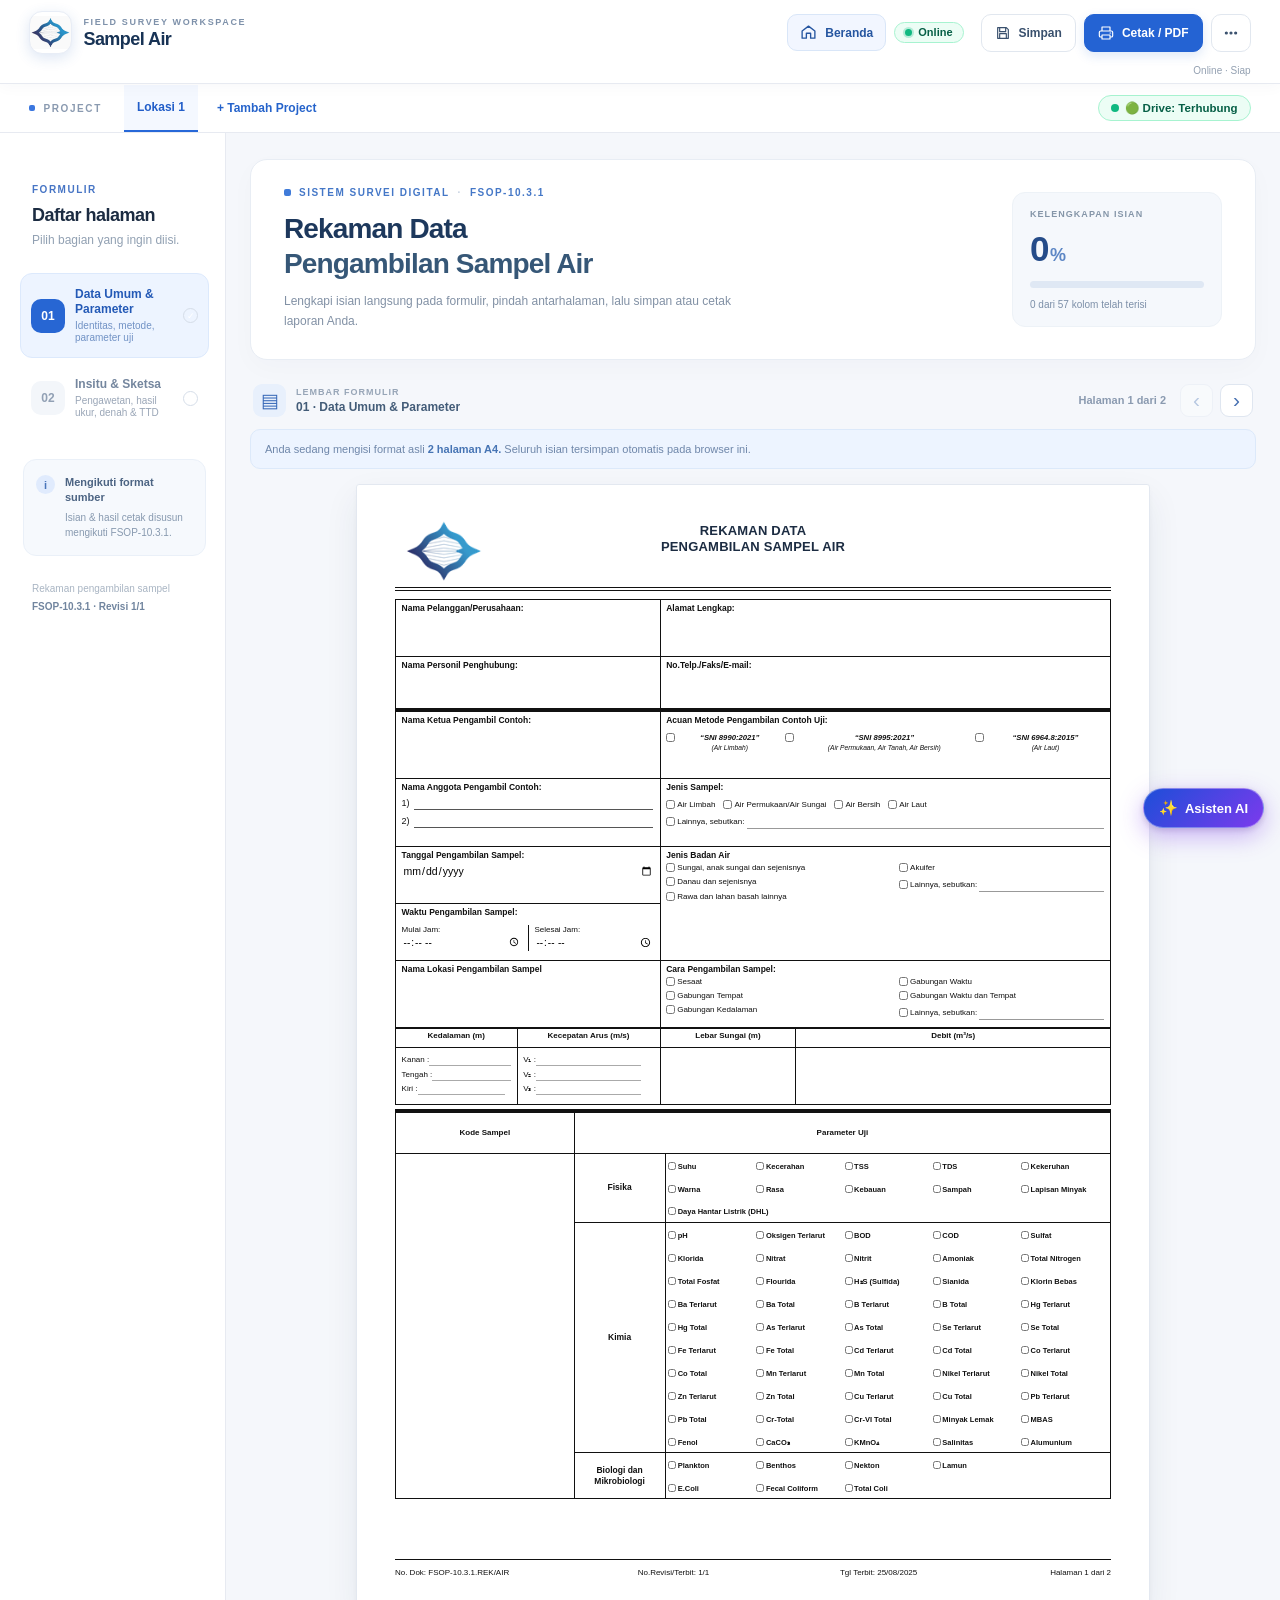
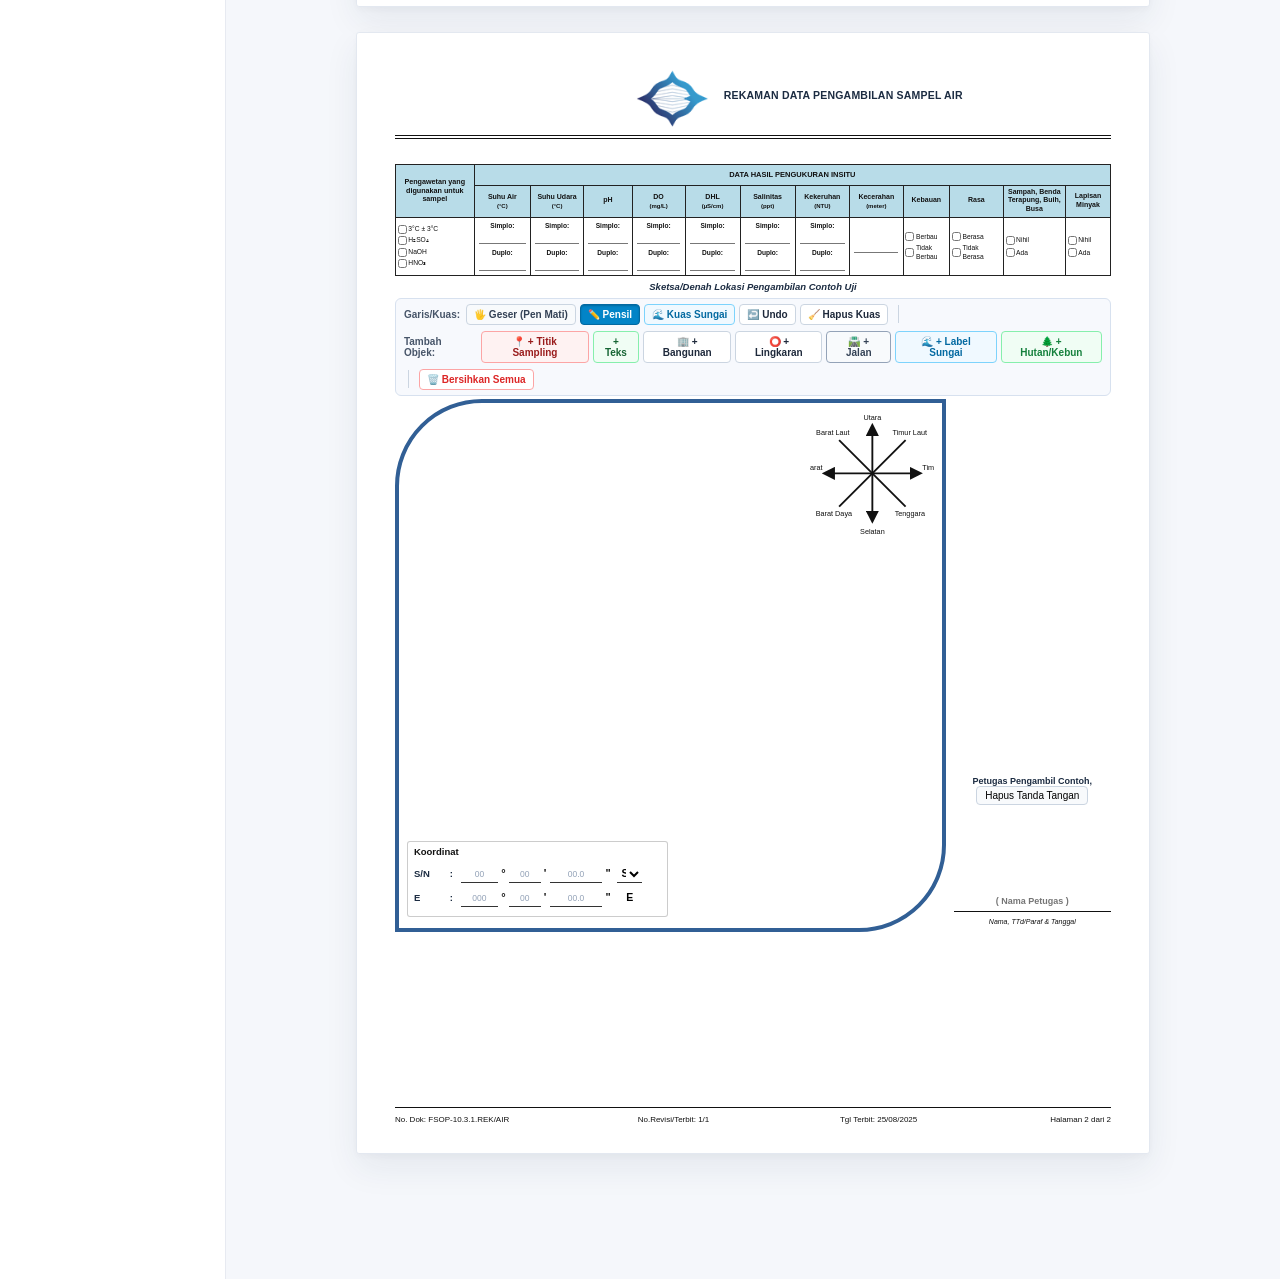
==== commit 0f53709d: "feat(ai): integrasi Asisten AI Gemini dengan proyeksi 24 jam realtime, autofill form kosong, dan Clo" ====
--- a/air.html
+++ b/air.html
@@ -1979,9 +1979,10 @@
   <link rel="manifest" href="manifest.webmanifest">
   <link rel="alternate" type="application/manifest+json" href="manifest.json">
   <link rel="icon" type="image/png" href="icon-192.png">
-  <link rel="stylesheet" href="mobile-adapter.css?v=8">
+  <link rel="stylesheet" href="mobile-adapter.css?v=11">
   <link rel="stylesheet" href="cloud-sync.css">
   <link rel="stylesheet" href="pwa-install.css">
+  <link rel="stylesheet" href="ai-assistant.css">
 </head>
 
 <body>
@@ -2007,6 +2008,9 @@
         </summary>
         <div class="more-dropdown">
           <div class="dropdown-heading">DATA & PENGELOLAAN</div>
+          <button type="button" onclick="window.AiAssistant?.open();document.getElementById('moreActionsMenu').open=false">✨ Buka Asisten AI Gemini <span>✨</span></button>
+          <button type="button" onclick="window.AiAssistant?.autofill();document.getElementById('moreActionsMenu').open=false">📋 Lengkapi Form Otomatis <span>✨</span></button>
+          <button type="button" onclick="window.print();document.getElementById('moreActionsMenu').open=false">🖨️ Cetak / Unduh PDF A4 <span>⎙</span></button>
           <button type="button" onclick="PwaInstall.promptInstall();document.getElementById('moreActionsMenu').open=false">📲 Pasang Aplikasi di HP <span>↓</span></button>
           <button type="button" onclick="CloudSync.openModal();document.getElementById('moreActionsMenu').open=false">☁️ Sinkron Google Drive <span>⤾</span></button>
           <button type="button" onclick="exportJSON();document.getElementById('moreActionsMenu').open=false">Ekspor data JSON <span>↗</span></button>
@@ -2535,6 +2539,7 @@
       clearFormForNewProject();
       saveAllProjects();
       setStatus('Form dikosongkan');
+      window.updateMobileMirrors?.();
     }
     document.getElementById('importFile').addEventListener('change', async e => {
       const f = e.target.files[0]; if (!f) return;
@@ -3655,6 +3660,10 @@
         document.addEventListener('input', queueProgress);
         document.addEventListener('change', queueProgress);
         document.addEventListener('click', closeMenuOnOutsideClick);
+        document.addEventListener('pointerdown', function(e) {
+          const menu = document.getElementById('moreActionsMenu');
+          if (menu && menu.open && !menu.contains(e.target)) menu.open = false;
+        });
         window.addEventListener('scroll', function() {
           if (!waitingForScroll) {
             waitingForScroll = true;
@@ -3712,7 +3721,8 @@
   </div>
 <script src="cloud-sync.js"></script>
 <script src="pwa-install.js"></script>
-<script src="mobile-adapter.js?v=8" defer></script>
+<script src="ai-assistant.js"></script>
+<script src="mobile-adapter.js?v=10" defer></script>
 </body>
 
 </html>
--- a/mobile-adapter.css
+++ b/mobile-adapter.css
@@ -6,31 +6,54 @@
 @media screen and (max-width:1100px) {
   :root{--toolbar-h:56px;--app-top:98px}
   html{-webkit-text-size-adjust:100%;overflow-x:clip}
-  body{overflow-x:hidden}
+  body{overflow-x:clip}
   .workbench{display:block!important;max-width:100vw;min-width:0}
-  .toolbar{position:sticky;top:0;height:56px!important;min-height:56px!important;gap:6px!important;padding:0 10px!important;flex-wrap:nowrap!important;display:flex!important;align-items:center!important;justify-content:space-between!important;background:#0f172a;z-index:80}
-  .app-brand{min-width:0!important;flex:0 1 auto!important;gap:6px!important;overflow:hidden;display:flex!important;align-items:center!important}
-  .brand-symbol{width:32px!important;height:32px!important;min-width:32px!important;border-radius:8px!important}
-  .brand-copy{min-width:0;overflow:hidden}
-  .brand-copy strong{font-size:12.5px!important;white-space:nowrap;overflow:hidden;text-overflow:ellipsis;max-width:95px;display:block}
+  .toolbar{position:sticky;top:0;height:56px!important;min-height:56px!important;gap:6px!important;padding:0 8px!important;flex-wrap:nowrap!important;display:flex!important;align-items:center!important;justify-content:space-between!important;background:#0f172a;z-index:80;overflow:visible!important}
+  .app-brand{min-width:0!important;flex:0 0 auto!important;gap:6px!important;display:flex!important;align-items:center!important;flex-shrink:0!important}
+  .brand-symbol{width:32px!important;height:32px!important;min-width:32px!important;border-radius:8px!important;flex-shrink:0!important}
+  .brand-copy{min-width:0}
+  .brand-copy strong{font-size:13px!important;font-weight:800!important;color:#f8fafc!important;white-space:nowrap!important;max-width:130px!important;display:block!important}
   .brand-overline{display:none!important}
-  .toolbar-main-actions{flex:0 0 auto!important;margin-left:0!important;gap:4px!important;display:flex!important;align-items:center!important}
-  .toolbar-main-actions .return-home{min-width:34px!important;width:34px!important;height:34px!important;min-height:34px!important;padding:0!important;border-radius:8px!important;display:inline-flex!important;align-items:center!important;justify-content:center!important;background:#1e293b!important;color:#93c5fd!important;border:1px solid #334155!important}
+  .toolbar-main-actions{flex:0 0 auto!important;min-width:0!important;margin-left:auto!important;gap:5px!important;display:flex!important;align-items:center!important;justify-content:flex-end!important;overflow:visible!important}
+  .toolbar-main-actions > *{flex-shrink:0!important}
+  .toolbar-main-actions .return-home{min-width:34px!important;width:34px!important;height:34px!important;min-height:34px!important;padding:0!important;border-radius:8px!important;display:inline-flex!important;align-items:center!important;justify-content:center!important;background:#1e293b!important;color:#93c5fd!important;border:1px solid #334155!important;touch-action:manipulation!important}
   .toolbar-main-actions .return-home span{display:none!important}
   .toolbar-main-actions .return-home svg{width:16px;height:16px}
-  .web-status-pill, .mode-pill{display:inline-flex!important;align-items:center;gap:4px;padding:3px 7px!important;font-size:10px!important;border-radius:999px!important;font-weight:750!important}
-  .toolbar .ui-button{min-width:34px!important;width:34px!important;height:34px!important;min-height:34px!important;padding:0!important;border-radius:8px!important;display:inline-flex!important;align-items:center!important;justify-content:center!important}
+  .web-status-pill, .mode-pill{display:inline-flex!important;align-items:center;gap:4px;padding:3px 7px!important;font-size:10px!important;border-radius:999px!important;font-weight:750!important;white-space:nowrap!important}
+  @media screen and (max-width:540px){
+    .toolbar .web-status-pill, .toolbar .mode-pill{display:none!important}
+  }
+  .toolbar .ui-button{min-width:34px!important;width:34px!important;height:34px!important;min-height:34px!important;padding:0!important;border-radius:8px!important;display:inline-flex!important;align-items:center!important;justify-content:center!important;touch-action:manipulation!important;-webkit-tap-highlight-color:transparent!important}
   .toolbar .ui-button svg{width:16px;height:16px;margin:0}
   .toolbar button.ui-button span{display:none!important}
   .toolbar button.ui-button-primary span{display:none!important}
   .toolbar .status{display:none!important}
-  .more-dropdown{width:min(86vw,270px)}
+  .more-actions{position:relative!important;z-index:90!important}
+  .more-actions summary.ui-button-more{cursor:pointer!important;user-select:none;-webkit-user-select:none;touch-action:manipulation!important;-webkit-tap-highlight-color:transparent!important}
+  .more-dropdown{position:fixed!important;top:58px!important;right:8px!important;left:auto!important;bottom:auto!important;width:min(88vw,280px)!important;max-height:calc(100vh - 70px)!important;overflow-y:auto!important;-webkit-overflow-scrolling:touch!important;background:#ffffff!important;border:1px solid #dce5f2!important;border-radius:14px!important;box-shadow:0 16px 44px rgba(15,23,42,0.38),0 3px 12px rgba(0,0,0,0.12)!important;padding:8px!important;z-index:100000!important}
+  .toolbar .more-dropdown button,
+  .toolbar .more-dropdown label.import-item{display:flex!important;align-items:center!important;justify-content:space-between!important;width:100%!important;padding:11px 12px!important;min-height:44px!important;border-radius:9px!important;border:0!important;color:#1e293b!important;font-size:12.5px!important;font-weight:650!important;background:transparent!important;cursor:pointer!important;text-align:left!important;box-sizing:border-box!important;touch-action:manipulation!important}
+  .toolbar .more-dropdown button:hover,
+  .toolbar .more-dropdown button:active,
+  .toolbar .more-dropdown label.import-item:hover,
+  .toolbar .more-dropdown label.import-item:active{background:#f1f5f9!important}
+  .toolbar .more-dropdown .danger-action{color:#dc2626!important;font-weight:750!important;background:#fef2f2!important;border:1px solid #fecaca!important;margin-top:6px!important}
+  .toolbar .more-dropdown .danger-action:hover,
+  .toolbar .more-dropdown .danger-action:active{background:#fee2e2!important;color:#b91c1c!important}
+  .mobile-menu-backdrop{position:fixed;inset:0;background:transparent;backdrop-filter:none;-webkit-backdrop-filter:none;z-index:99990;pointer-events:none}
+  .mobile-menu-backdrop.is-active{pointer-events:auto}
   .projects-strip{top:56px!important;padding:0 8px!important;gap:6px!important;min-height:42px;height:42px!important;z-index:70;display:flex!important;align-items:center!important;justify-content:space-between!important;background:#1e293b}
-  .project-bar{max-width:100%!important;overflow-x:auto;min-width:0;flex:1 1 auto;height:42px;display:flex;align-items:center;scrollbar-width:none}
+  .project-bar{max-width:100%!important;overflow-x:auto!important;overflow-y:hidden!important;min-width:0!important;flex:1 1 auto!important;height:42px!important;display:flex!important;align-items:center!important;scrollbar-width:none!important;-webkit-overflow-scrolling:touch!important;touch-action:pan-x pan-y!important;overscroll-behavior-x:contain!important;scroll-behavior:smooth}
+  .project-bar::-webkit-scrollbar{display:none}
   .project-strip-caption{display:none!important}
-  .project-tab{padding:5px 9px!important;min-height:30px!important;height:30px!important;gap:5px;font-size:11px!important;border-radius:7px!important;white-space:nowrap}
-  .project-add-btn{min-height:30px!important;height:30px!important;padding:0 8px!important;font-size:12px!important}
-  .projects-strip .cloud-sync-badge{flex:0 0 auto!important;padding:4px 8px!important;font-size:10.5px!important}
+  .project-tab{padding:5px 9px!important;min-height:30px!important;height:30px!important;gap:5px;font-size:11px!important;border-radius:7px!important;white-space:nowrap!important;flex-shrink:0!important;touch-action:pan-x pan-y!important}
+  .project-add-btn{min-height:30px!important;height:30px!important;padding:0 8px!important;font-size:12px!important;white-space:nowrap!important;flex-shrink:0!important;touch-action:pan-x pan-y!important}
+  .projects-strip .cloud-sync-badge{flex:0 0 auto!important;padding:4px 8px!important;font-size:10.5px!important;white-space:nowrap!important}
+  @media screen and (max-width:600px){
+    .toolbar-main-actions .sync-button{display:none!important}
+    .projects-strip .cloud-sync-badge .cloud-badge-label{display:none!important}
+    .projects-strip .cloud-sync-badge::after{content:" Drive";font-size:11px;font-weight:750}
+  }
   .workspace-sidebar,.workspace-hero,.document-toolbar,.screen-help{display:none!important}
   .workspace-main{position:relative;padding:0 0 40px!important;width:100%;min-width:0}
   .mobile-app{display:block;width:100%;max-width:690px;margin:0 auto;min-width:0;padding:18px 14px calc(env(safe-area-inset-bottom,0px) + 92px)}
@@ -45,13 +68,24 @@
   .mobile-mode-switch{display:grid;grid-template-columns:1fr 1fr;gap:5px;background:#e7edf6;border-radius:13px;padding:5px;margin:16px 0 13px}
   .mobile-mode-switch button{min-height:43px;border:0;border-radius:10px;background:transparent;color:#58708d;font-size:13px;font-weight:750;cursor:pointer}
   .mobile-mode-switch button[aria-pressed="true"]{background:#fff;color:#235fbd;box-shadow:0 2px 8px #17365b15}
-  .mobile-page-nav{display:flex;gap:8px;overflow-x:auto;overscroll-behavior-x:contain;scrollbar-width:none;margin:0 -14px 13px;padding:0 14px 8px}
-  .mobile-page-nav::-webkit-scrollbar{display:none}
-  .mobile-page-nav button{flex:0 0 auto;min-height:40px;max-width:225px;border-radius:10px;border:1px solid #dce5f2;background:#fff;color:#657f9f;font-size:12px;font-weight:750;padding:9px 12px;touch-action:manipulation}
-  .mobile-page-nav button[aria-current="page"]{color:#fff;background:#286ac9;border-color:#286ac9}
+  .mobile-page-nav-wrapper{position:relative;display:flex;align-items:center;gap:6px;margin:0 -14px 14px;padding:0 8px}
+  .mobile-page-nav{display:flex;gap:8px;overflow-x:auto!important;overflow-y:hidden!important;overscroll-behavior-x:contain;-webkit-overflow-scrolling:touch!important;touch-action:pan-x pan-y!important;scrollbar-width:thin;scrollbar-color:#93c5fd #e2e8f0;scroll-behavior:smooth;padding:4px 4px 8px;flex:1 1 auto;min-width:0;user-select:none;-webkit-user-select:none}
+  .mobile-page-nav::-webkit-scrollbar{height:4px}
+  .mobile-page-nav::-webkit-scrollbar-track{background:#e2e8f0;border-radius:999px}
+  .mobile-page-nav::-webkit-scrollbar-thumb{background:#93c5fd;border-radius:999px}
+  .mobile-page-nav button{flex:0 0 auto!important;min-height:40px;border-radius:10px;border:1px solid #dce5f2;background:#fff;color:#475569;font-size:12.5px;font-weight:750;padding:8px 14px;touch-action:pan-x pan-y!important;white-space:nowrap;cursor:pointer;box-shadow:0 1px 3px rgba(0,0,0,0.04);transition:all 0.15s ease}
+  .mobile-page-nav button:active{transform:scale(0.97)}
+  .mobile-page-nav button[aria-current="page"]{color:#fff!important;background:#2563eb!important;border-color:#2563eb!important;box-shadow:0 4px 12px rgba(37,99,235,0.35)}
+  .nav-arrow-btn{flex:0 0 28px;width:28px;height:38px;border-radius:8px;border:1px solid #dce5f2;background:#ffffff;color:#2563eb;font-size:20px;font-weight:800;line-height:1;display:inline-flex;align-items:center;justify-content:center;cursor:pointer;padding:0;box-shadow:0 1px 4px rgba(0,0,0,0.06);transition:all 0.15s ease;user-select:none;-webkit-user-select:none;touch-action:manipulation;z-index:2}
+  .nav-arrow-btn:active{background:#dbeafe;transform:scale(0.94)}
+  .nav-arrow-btn.is-disabled{opacity:0.2;pointer-events:none}
   .mobile-action-bar{display:flex;gap:9px;margin:0 0 16px;flex-wrap:wrap}
-  .mobile-action-bar button{flex:1 1 110px;padding:10px 9px;min-height:43px;border-radius:11px;background:#fff;color:#245395;border:1px solid #dce6f3;font-size:12px;font-weight:750}
+  .mobile-action-bar button{flex:1 1 110px;padding:10px 9px;min-height:43px;border-radius:11px;background:#fff;color:#245395;border:1px solid #dce6f3;font-size:12px;font-weight:750;touch-action:manipulation;cursor:pointer}
   .mobile-action-bar button.is-primary{background:#2367cc;color:#fff;border-color:#2367cc}
+  .mobile-action-bar button.is-danger{background:#fff;color:#dc2626;border-color:#fca5a5}
+  .mobile-action-bar button.is-danger:hover,.mobile-action-bar button.is-danger:active{background:#fef2f2;border-color:#ef4444;color:#b91c1c}
+  .zoom-btn-reset-form{background:rgba(220,38,38,0.22);color:#fca5a5;border:1px solid rgba(239,68,68,0.5);border-radius:7px;padding:4px 8px;font-size:11px;font-weight:750;cursor:pointer;white-space:nowrap;display:inline-flex;align-items:center;gap:3px;touch-action:manipulation}
+  .zoom-btn-reset-form:active{background:#dc2626;color:#fff}
   .mobile-card{padding:15px;background:#fff;border:1px solid #e3eaf4;border-radius:16px;margin-bottom:13px;box-shadow:0 4px 14px #1e3e7310;overflow:hidden}
   .mobile-card>h2{font-size:14px;color:#213a5b;margin:0 0 12px;line-height:1.35}
   .mobile-card>p{font-size:12px;color:#7f91a8;line-height:1.5;margin:0 0 13px}
@@ -116,7 +150,9 @@
     padding:6px 10px;
     margin:0;
   }
-  .zoom-bar-row1{display:flex;align-items:center;justify-content:space-between;gap:5px}
+  .zoom-bar-row1{display:flex;align-items:center;justify-content:space-between;gap:5px;overflow-x:auto;-webkit-overflow-scrolling:touch;touch-action:pan-x pan-y;scrollbar-width:none}
+  .zoom-bar-row1::-webkit-scrollbar{display:none}
+  .zoom-bar-row1 > *{flex-shrink:0}
   .zoom-btn-back{background:#235fae;color:#fff;border:1px solid #4a88db;border-radius:7px;padding:4px 8px;font-size:11px;font-weight:750;cursor:pointer;white-space:nowrap}
   .zoom-btn-back:active{background:#1d4e8f}
   .zoom-btn-save{background:#1e4f91;color:#fff;border:1px solid #437ec8;border-radius:7px;padding:4px 8px;font-size:11px;font-weight:750;cursor:pointer;white-space:nowrap;display:inline-flex;align-items:center;gap:3px;touch-action:manipulation}
@@ -125,8 +161,9 @@
   .zoom-btn-pen{background:#334155;color:#f1f5f9;border:1px solid #64748b;border-radius:7px;padding:4px 8px;font-size:11px;font-weight:800;cursor:pointer;white-space:nowrap;display:inline-flex;align-items:center;gap:3px;touch-action:manipulation;transition:all 0.15s ease}
   .zoom-btn-pen.is-active{background:#16a34a;color:#fff;border-color:#4ade80;box-shadow:0 0 8px rgba(34,197,94,0.4)}
   .zoom-btn-pen:active{transform:scale(0.96)}
-  .zoom-page-tabs{display:flex;gap:4px;overflow-x:auto;-webkit-overflow-scrolling:touch}
-  .zoom-page-btn{background:rgba(255,255,255,0.12);color:#d1e2f6;border:1px solid rgba(255,255,255,0.2);border-radius:6px;padding:3px 8px;font-size:11px;font-weight:650;cursor:pointer;white-space:nowrap}
+  .zoom-page-tabs{display:flex;gap:4px;overflow-x:auto;-webkit-overflow-scrolling:touch;touch-action:pan-x pan-y;scrollbar-width:none;flex:1 1 auto;min-width:0}
+  .zoom-page-tabs::-webkit-scrollbar{display:none}
+  .zoom-page-btn{background:rgba(255,255,255,0.12);color:#d1e2f6;border:1px solid rgba(255,255,255,0.2);border-radius:6px;padding:3px 8px;font-size:11px;font-weight:650;cursor:pointer;white-space:nowrap;flex-shrink:0;touch-action:pan-x pan-y}
   .zoom-page-btn.active{background:#2563eb;color:#fff;border-color:#60a5fa;font-weight:800}
   .sketch-elem.selected .elem-controls,.sketch-elem:active .elem-controls,.sketch-elem.selected .elem-resizer,.sketch-elem:active .elem-resizer{display:flex!important}
   .sketch-elem.selected .elem-rot-handle,.sketch-elem:active .elem-rot-handle{display:block!important}
@@ -165,14 +202,17 @@
   .mobile-fields{grid-template-columns:repeat(2,minmax(0,1fr))}
   .mobile-check-grid{grid-template-columns:repeat(3,minmax(0,1fr))}
   .mobile-app{padding-left:22px;padding-right:22px}
-  .mobile-page-nav{margin-left:-22px;margin-right:-22px;padding-left:22px;padding-right:22px}
+  .mobile-page-nav-wrapper{margin-left:-22px;margin-right:-22px;padding-left:14px;padding-right:14px}
   .mobile-hero h1{font-size:27px!important}
 }
 @media screen and (max-width:340px){
   .mobile-app{padding-left:10px;padding-right:10px}
   .mobile-check-grid{grid-template-columns:1fr}
-  .toolbar{padding-left:7px!important;padding-right:7px!important}
+  .toolbar{padding-left:6px!important;padding-right:6px!important}
   .brand-symbol{display:none!important}
+  .brand-copy strong{max-width:85px!important;font-size:12px!important}
+  .nav-arrow-btn{flex:0 0 24px;width:24px;height:36px;font-size:18px}
+  .mobile-page-nav-wrapper{margin-left:-10px;margin-right:-10px;padding:0 4px}
   .mobile-hourly-details .mobile-fields{padding:10px}
   body.mobile-preview-on .mobile-paper-zoom-bar{gap:2px;padding:3px 5px}
   .mobile-paper-zoom-bar button{padding:4px 6px;font-size:10px;min-height:29px}
--- a/ai-assistant.css
+++ b/ai-assistant.css
@@ -0,0 +1,479 @@
+/* AI Assistant Styles for Sistem Survei Lapangan */
+
+/* Floating AI Action Button */
+.ai-fab-btn {
+  position: fixed;
+  z-index: 9980;
+  bottom: calc(env(safe-area-inset-bottom, 0px) + 72px);
+  right: 16px;
+  display: inline-flex;
+  align-items: center;
+  gap: 7px;
+  background: linear-gradient(135deg, #1d4ed8, #7c3aed);
+  color: #ffffff;
+  padding: 10px 15px;
+  border-radius: 999px;
+  border: 1.5px solid rgba(255, 255, 255, 0.35);
+  box-shadow: 0 8px 24px rgba(124, 58, 237, 0.38), 0 2px 6px rgba(0, 0, 0, 0.15);
+  font-family: inherit;
+  font-size: 13px;
+  font-weight: 800;
+  cursor: pointer;
+  user-select: none;
+  -webkit-user-select: none;
+  touch-action: manipulation;
+  transition: all 0.2s cubic-bezier(0.16, 1, 0.3, 1);
+}
+
+.ai-fab-btn:hover {
+  transform: translateY(-2px) scale(1.02);
+  box-shadow: 0 12px 30px rgba(124, 58, 237, 0.48), 0 4px 10px rgba(0, 0, 0, 0.2);
+}
+
+.ai-fab-btn:active {
+  transform: scale(0.96);
+}
+
+.ai-sparkle-icon {
+  font-size: 15px;
+  animation: aiPulse 2.4s infinite ease-in-out;
+}
+
+@keyframes aiPulse {
+  0%, 100% { transform: scale(1) rotate(0deg); opacity: 1; }
+  50% { transform: scale(1.18) rotate(12deg); opacity: 0.9; }
+}
+
+/* Modal Overlay & Container */
+.ai-modal-overlay {
+  position: fixed;
+  inset: 0;
+  z-index: 100050;
+  background: rgba(15, 23, 42, 0.55);
+  backdrop-filter: blur(4px);
+  -webkit-backdrop-filter: blur(4px);
+  display: flex;
+  align-items: center;
+  justify-content: center;
+  padding: 12px;
+  opacity: 0;
+  pointer-events: none;
+  transition: opacity 0.2s ease;
+}
+
+.ai-modal-overlay.is-open {
+  opacity: 1;
+  pointer-events: auto;
+}
+
+.ai-modal-card {
+  width: 100%;
+  max-width: 620px;
+  max-height: 90vh;
+  display: flex;
+  flex-direction: column;
+  background: #ffffff;
+  border-radius: 20px;
+  box-shadow: 0 24px 64px rgba(15, 23, 42, 0.32), 0 4px 16px rgba(0, 0, 0, 0.08);
+  border: 1px solid #e2e8f0;
+  overflow: hidden;
+  transform: scale(0.96) translateY(8px);
+  transition: transform 0.2s cubic-bezier(0.16, 1, 0.3, 1);
+}
+
+.ai-modal-overlay.is-open .ai-modal-card {
+  transform: scale(1) translateY(0);
+}
+
+/* Header */
+.ai-modal-header {
+  display: flex;
+  align-items: center;
+  justify-content: space-between;
+  padding: 14px 18px;
+  background: linear-gradient(135deg, #0f172a, #1e293b);
+  color: #f8fafc;
+  border-bottom: 1px solid #334155;
+}
+
+.ai-header-brand {
+  display: flex;
+  align-items: center;
+  gap: 10px;
+}
+
+.ai-header-badge {
+  background: linear-gradient(135deg, #2563eb, #7c3aed);
+  width: 32px;
+  height: 32px;
+  border-radius: 9px;
+  display: flex;
+  align-items: center;
+  justify-content: center;
+  font-size: 16px;
+  box-shadow: 0 2px 8px rgba(124, 58, 237, 0.4);
+}
+
+.ai-header-title h3 {
+  font-size: 14.5px;
+  font-weight: 800;
+  margin: 0;
+  color: #ffffff;
+  line-height: 1.25;
+}
+
+.ai-header-title p {
+  font-size: 11px;
+  color: #94a3b8;
+  margin: 2px 0 0;
+}
+
+.ai-close-btn {
+  background: rgba(255, 255, 255, 0.1);
+  border: 1px solid rgba(255, 255, 255, 0.2);
+  color: #cbd5e1;
+  width: 30px;
+  height: 30px;
+  border-radius: 8px;
+  font-size: 16px;
+  display: flex;
+  align-items: center;
+  justify-content: center;
+  cursor: pointer;
+  transition: background 0.15s;
+}
+
+.ai-close-btn:hover {
+  background: rgba(255, 255, 255, 0.2);
+  color: #fff;
+}
+
+/* Tab Navigation */
+.ai-tabs {
+  display: flex;
+  background: #f1f5f9;
+  padding: 6px 10px;
+  gap: 6px;
+  border-bottom: 1px solid #e2e8f0;
+  overflow-x: auto;
+  scrollbar-width: none;
+}
+
+.ai-tabs::-webkit-scrollbar {
+  display: none;
+}
+
+.ai-tab-btn {
+  flex: 1 1 auto;
+  white-space: nowrap;
+  padding: 8px 12px;
+  border-radius: 9px;
+  border: 0;
+  background: transparent;
+  color: #64748b;
+  font-size: 12px;
+  font-weight: 750;
+  cursor: pointer;
+  display: flex;
+  align-items: center;
+  justify-content: center;
+  gap: 5px;
+  transition: all 0.15s ease;
+}
+
+.ai-tab-btn.active {
+  background: #ffffff;
+  color: #2563eb;
+  box-shadow: 0 2px 8px rgba(0, 0, 0, 0.08);
+}
+
+/* Modal Body */
+.ai-modal-body {
+  padding: 18px;
+  overflow-y: auto;
+  flex: 1 1 auto;
+  min-height: 280px;
+  max-height: 60vh;
+}
+
+.ai-tab-pane {
+  display: none;
+}
+
+.ai-tab-pane.active {
+  display: block;
+}
+
+/* Section Cards & Form Inputs */
+.ai-card {
+  background: #f8fafc;
+  border: 1px solid #e2e8f0;
+  border-radius: 13px;
+  padding: 14px;
+  margin-bottom: 14px;
+}
+
+.ai-card h4 {
+  font-size: 13.5px;
+  font-weight: 800;
+  color: #1e293b;
+  margin: 0 0 5px;
+  display: flex;
+  align-items: center;
+  gap: 6px;
+}
+
+.ai-card p {
+  font-size: 12px;
+  color: #64748b;
+  margin: 0 0 12px;
+  line-height: 1.5;
+}
+
+.ai-input-grid {
+  display: grid;
+  grid-template-columns: repeat(auto-fit, minmax(130px, 1fr));
+  gap: 10px;
+  margin-bottom: 12px;
+}
+
+.ai-field-group {
+  display: flex;
+  flex-direction: column;
+  gap: 4px;
+}
+
+.ai-field-group label {
+  font-size: 11px;
+  font-weight: 750;
+  color: #475569;
+}
+
+.ai-field-group input,
+.ai-field-group select,
+.ai-field-group textarea {
+  width: 100%;
+  padding: 9px 11px;
+  border: 1px solid #cbd5e1;
+  border-radius: 8px;
+  font-size: 13px;
+  font-weight: 550;
+  background: #ffffff;
+  color: #1e293b;
+  box-sizing: border-box;
+}
+
+.ai-field-group input:focus,
+.ai-field-group select:focus,
+.ai-field-group textarea:focus {
+  border-color: #2563eb;
+  outline: none;
+  box-shadow: 0 0 0 3px rgba(37, 99, 235, 0.15);
+}
+
+/* Action Buttons */
+.ai-btn-primary {
+  display: inline-flex;
+  align-items: center;
+  justify-content: center;
+  gap: 6px;
+  width: 100%;
+  padding: 12px 16px;
+  border-radius: 10px;
+  background: linear-gradient(135deg, #2563eb, #6366f1);
+  color: #ffffff;
+  border: 0;
+  font-size: 13px;
+  font-weight: 800;
+  cursor: pointer;
+  box-shadow: 0 4px 14px rgba(37, 99, 235, 0.35);
+  transition: all 0.15s ease;
+}
+
+.ai-btn-primary:hover {
+  background: linear-gradient(135deg, #1d4ed8, #4f46e5);
+  box-shadow: 0 6px 18px rgba(37, 99, 235, 0.45);
+}
+
+.ai-btn-primary:active {
+  transform: scale(0.98);
+}
+
+.ai-btn-primary:disabled {
+  opacity: 0.6;
+  cursor: not-allowed;
+  transform: none;
+}
+
+.ai-btn-apply {
+  background: #16a34a;
+  box-shadow: 0 4px 14px rgba(22, 163, 74, 0.35);
+  margin-top: 10px;
+}
+
+.ai-btn-apply:hover {
+  background: #15803d;
+}
+
+/* Chat Interface */
+.ai-chat-box {
+  display: flex;
+  flex-direction: column;
+  gap: 10px;
+  max-height: 280px;
+  min-height: 180px;
+  overflow-y: auto;
+  padding: 12px;
+  background: #f8fafc;
+  border-radius: 12px;
+  border: 1px solid #e2e8f0;
+  margin-bottom: 12px;
+}
+
+.ai-msg {
+  display: flex;
+  flex-direction: column;
+  max-width: 86%;
+  padding: 10px 13px;
+  border-radius: 14px;
+  font-size: 12.5px;
+  line-height: 1.5;
+  word-break: break-word;
+}
+
+.ai-msg.user {
+  align-self: flex-end;
+  background: #2563eb;
+  color: #ffffff;
+  border-bottom-right-radius: 4px;
+}
+
+.ai-msg.assistant {
+  align-self: flex-start;
+  background: #ffffff;
+  color: #1e293b;
+  border: 1px solid #e2e8f0;
+  border-bottom-left-radius: 4px;
+  box-shadow: 0 2px 6px rgba(0, 0, 0, 0.04);
+}
+
+.ai-chat-input-row {
+  display: flex;
+  gap: 8px;
+}
+
+.ai-chat-input-row input {
+  flex: 1;
+  padding: 11px 14px;
+  border: 1px solid #cbd5e1;
+  border-radius: 10px;
+  font-size: 13px;
+}
+
+.ai-chat-input-row input:focus {
+  border-color: #2563eb;
+  outline: none;
+  box-shadow: 0 0 0 3px rgba(37, 99, 235, 0.15);
+}
+
+.ai-chat-send-btn {
+  padding: 0 16px;
+  border-radius: 10px;
+  background: #2563eb;
+  color: #ffffff;
+  border: 0;
+  font-weight: 800;
+  font-size: 13px;
+  cursor: pointer;
+}
+
+/* Preview Table for 24-Hour Projections */
+.ai-preview-table-wrap {
+  margin-top: 12px;
+  max-height: 200px;
+  overflow-y: auto;
+  border: 1px solid #e2e8f0;
+  border-radius: 10px;
+  background: #fff;
+}
+
+.ai-preview-table {
+  width: 100%;
+  border-collapse: collapse;
+  font-size: 11.5px;
+  text-align: left;
+}
+
+.ai-preview-table th {
+  position: sticky;
+  top: 0;
+  background: #f1f5f9;
+  color: #475569;
+  padding: 8px 10px;
+  font-weight: 750;
+  border-bottom: 1px solid #cbd5e1;
+}
+
+.ai-preview-table td {
+  padding: 7px 10px;
+  border-bottom: 1px solid #f1f5f9;
+  color: #1e293b;
+}
+
+.ai-preview-table tr:hover td {
+  background: #f8fafc;
+}
+
+/* Status Pill */
+.ai-status-indicator {
+  display: inline-flex;
+  align-items: center;
+  gap: 6px;
+  padding: 3px 9px;
+  border-radius: 999px;
+  font-size: 11px;
+  font-weight: 750;
+}
+
+.ai-status-indicator.online {
+  background: #dcfce7;
+  color: #15803d;
+}
+
+.ai-status-indicator.offline {
+  background: #fee2e2;
+  color: #b91c1c;
+}
+
+.ai-dot {
+  width: 7px;
+  height: 7px;
+  border-radius: 50%;
+  background: currentColor;
+}
+
+/* Responsive for Small Mobile Viewports */
+@media screen and (max-width: 600px) {
+  .ai-fab-btn {
+    bottom: calc(env(safe-area-inset-bottom, 0px) + 76px);
+    right: 12px;
+    padding: 8px 13px;
+    font-size: 12px;
+  }
+
+  .ai-modal-overlay {
+    padding: 0;
+    align-items: flex-end;
+  }
+
+  .ai-modal-card {
+    max-height: 85vh;
+    border-bottom-left-radius: 0;
+    border-bottom-right-radius: 0;
+  }
+
+  .ai-modal-body {
+    padding: 14px;
+    max-height: 55vh;
+  }
+}
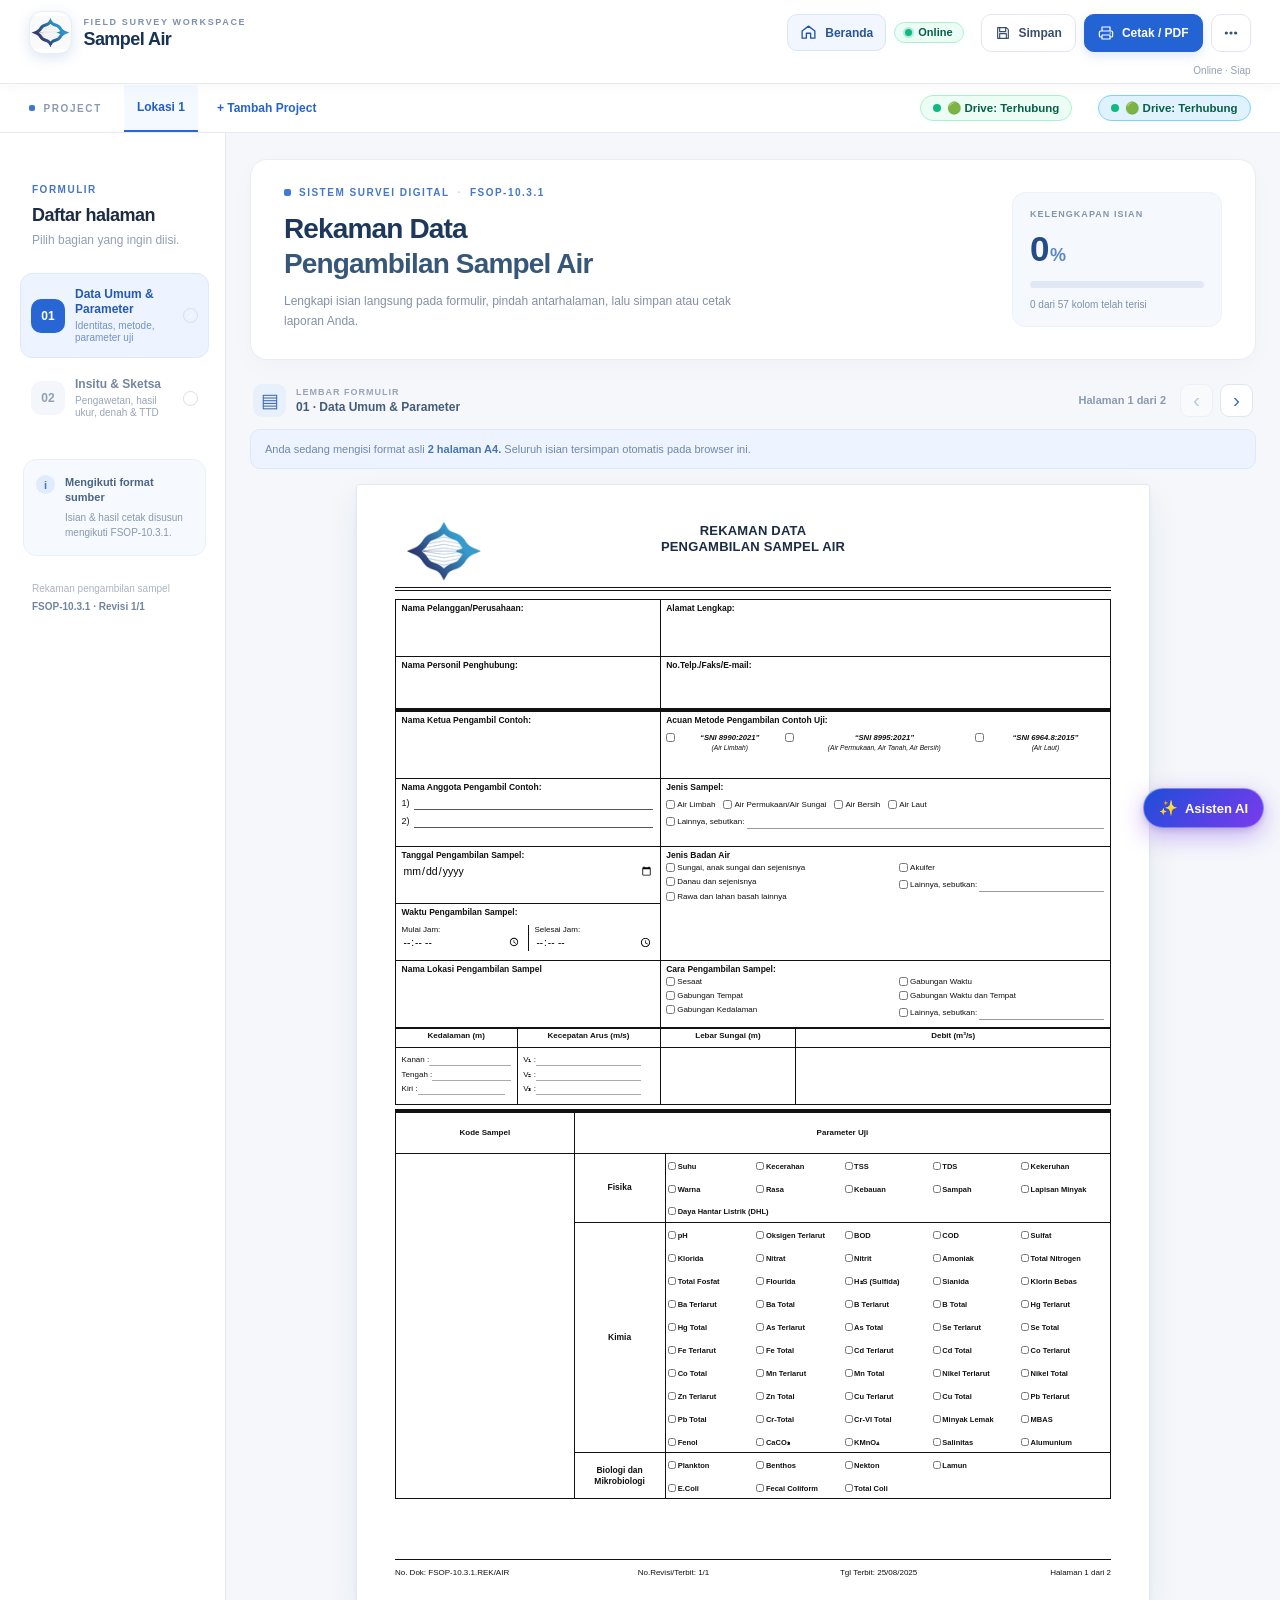
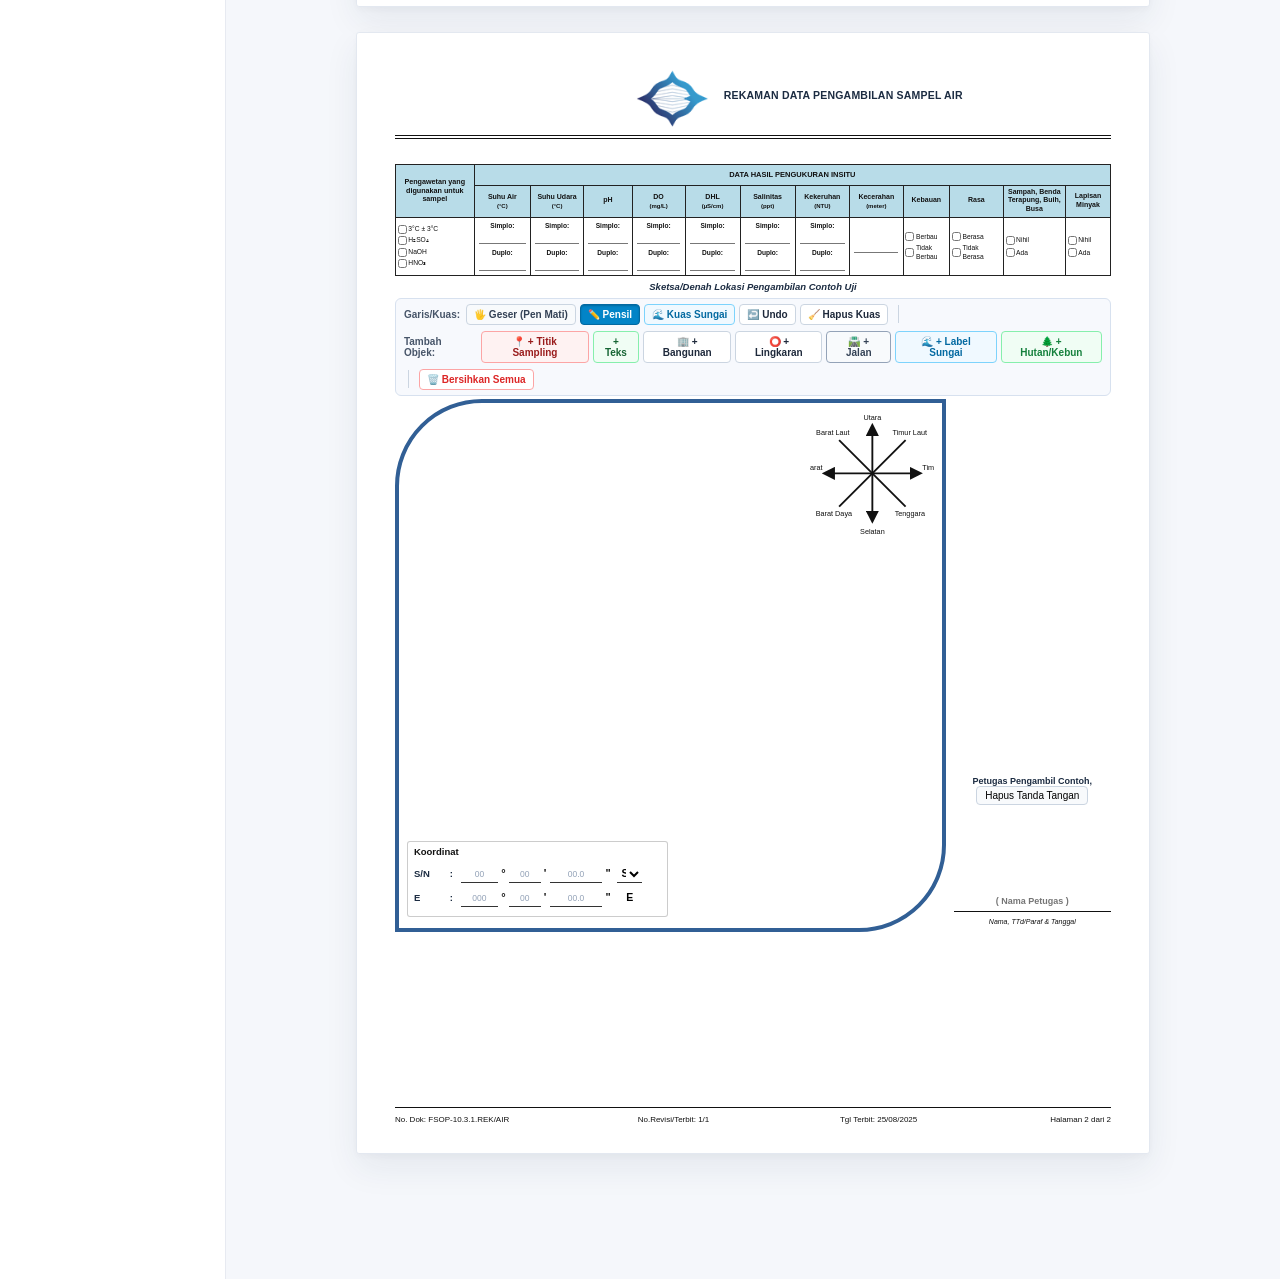
==== commit 7d74245c: "Add full Google Drive UI and project management for air & udara forms" ====
--- a/air.html
+++ b/air.html
@@ -2028,6 +2028,9 @@
     <button type="button" class="cloud-sync-badge" onclick="CloudSync.openModal()" title="Sinkronisasi Google Drive">
       <span class="cloud-pulse-dot"></span><span>☁️ Drive</span>
     </button>
+    <button type="button" class="cloud-sync-badge" onclick="CloudSync.openProjectModal()" title="Daftar Proyek Google Drive" style="margin-left:4px;background:#e0f2fe;border-color:#7dd3fc;">
+      <span>📂 Proyek Drive</span>
+    </button>
   </div>
   <div class="workbench">
     <aside class="workspace-sidebar" aria-label="Navigasi halaman formulir">
@@ -3109,11 +3112,10 @@
             let left = Math.round(activeDrag.startLeft + dx);
             let top = Math.round(activeDrag.startTop + dy);
 
-            const maxLeft = container.clientWidth - activeDrag.elem.offsetWidth;
-            const maxTop = container.clientHeight - activeDrag.elem.offsetHeight;
-
-            left = Math.max(-20, Math.min(left, maxLeft + 20));
-            top = Math.max(-20, Math.min(top, maxTop + 20));
+            // Allow dragging freely — keep at least 30px of element visible inside container
+            const minVisible = 30;
+            left = Math.max(-(activeDrag.elem.offsetWidth - minVisible), Math.min(left, container.clientWidth - minVisible));
+            top = Math.max(-(activeDrag.elem.offsetHeight - minVisible), Math.min(top, container.clientHeight - minVisible));
 
             activeDrag.elem.style.left = left + 'px';
             activeDrag.elem.style.top = top + 'px';
--- a/ai-assistant.css
+++ b/ai-assistant.css
@@ -68,8 +68,8 @@
 
 .ai-modal-card {
   width: 100%;
-  max-width: 620px;
-  max-height: 90vh;
+  max-width: 820px;
+  max-height: 92vh;
   display: flex;
   flex-direction: column;
   background: #ffffff;
@@ -477,3 +477,191 @@
     max-height: 55vh;
   }
 }
+
+/* Banner Info Real Data */
+.ai-banner-realdata {
+  display: flex;
+  align-items: center;
+  justify-content: space-between;
+  gap: 10px;
+  background: #f0fdf4;
+  border: 1px solid #bbf7d0;
+  color: #166534;
+  padding: 10px 14px;
+  border-radius: 10px;
+  font-size: 12px;
+  line-height: 1.4;
+  margin-bottom: 14px;
+}
+
+.ai-banner-realdata.empty {
+  background: #f8fafc;
+  border-color: #e2e8f0;
+  color: #475569;
+}
+
+/* Anchor Points Box */
+.ai-anchor-section {
+  background: #f8fafc;
+  border: 1px solid #e2e8f0;
+  border-radius: 12px;
+  padding: 12px;
+  margin-bottom: 14px;
+}
+
+.ai-anchor-header {
+  display: flex;
+  align-items: center;
+  justify-content: space-between;
+  flex-wrap: wrap;
+  gap: 8px;
+  margin-bottom: 10px;
+}
+
+.ai-anchor-header h5 {
+  margin: 0;
+  font-size: 13px;
+  font-weight: 750;
+  color: #0f172a;
+  display: flex;
+  align-items: center;
+  gap: 6px;
+}
+
+.ai-btn-sm {
+  padding: 5px 10px;
+  border-radius: 6px;
+  font-size: 11px;
+  font-weight: 700;
+  cursor: pointer;
+  border: 1px solid transparent;
+  display: inline-flex;
+  align-items: center;
+  gap: 4px;
+  transition: all 0.15s;
+}
+
+.ai-btn-sm.primary {
+  background: #2563eb;
+  color: #fff;
+}
+.ai-btn-sm.primary:hover {
+  background: #1d4ed8;
+}
+
+.ai-btn-sm.secondary {
+  background: #fff;
+  border-color: #cbd5e1;
+  color: #334155;
+}
+.ai-btn-sm.secondary:hover {
+  background: #f1f5f9;
+}
+
+.ai-btn-sm.danger {
+  background: #fef2f2;
+  border-color: #fecaca;
+  color: #dc2626;
+}
+.ai-btn-sm.danger:hover {
+  background: #fee2e2;
+}
+
+.ai-anchor-table-wrap {
+  max-height: 180px;
+  overflow-y: auto;
+  overflow-x: auto;
+  border: 1px solid #cbd5e1;
+  border-radius: 8px;
+  background: #ffffff;
+}
+
+.ai-anchor-table {
+  width: 100%;
+  border-collapse: collapse;
+  font-size: 11px;
+  min-width: 650px;
+}
+
+.ai-anchor-table th {
+  position: sticky;
+  top: 0;
+  background: #f1f5f9;
+  color: #475569;
+  padding: 6px 8px;
+  font-weight: 700;
+  border-bottom: 1px solid #cbd5e1;
+  text-align: center;
+  white-space: nowrap;
+}
+
+.ai-anchor-table td {
+  padding: 4px 6px;
+  border-bottom: 1px solid #f1f5f9;
+  text-align: center;
+}
+
+.ai-anchor-table input,
+.ai-anchor-table select {
+  width: 100%;
+  padding: 4px 6px;
+  border: 1px solid #cbd5e1;
+  border-radius: 5px;
+  font-size: 11px;
+  box-sizing: border-box;
+  text-align: center;
+}
+
+.ai-anchor-table input:focus,
+.ai-anchor-table select:focus {
+  border-color: #2563eb;
+  outline: none;
+}
+
+/* Badges for real vs AI */
+.ai-badge-real {
+  display: inline-flex;
+  align-items: center;
+  gap: 3px;
+  padding: 2px 7px;
+  border-radius: 999px;
+  font-size: 10px;
+  font-weight: 750;
+  background: #dcfce7;
+  color: #15803d;
+  border: 1px solid #bbf7d0;
+  white-space: nowrap;
+}
+
+.ai-badge-ai {
+  display: inline-flex;
+  align-items: center;
+  gap: 3px;
+  padding: 2px 7px;
+  border-radius: 999px;
+  font-size: 10px;
+  font-weight: 750;
+  background: #f3e8ff;
+  color: #7e22ce;
+  border: 1px solid #e9d5ff;
+  white-space: nowrap;
+}
+
+.ai-checkbox-label {
+  display: flex;
+  align-items: center;
+  gap: 8px;
+  cursor: pointer;
+  user-select: none;
+  font-size: 12.5px;
+  font-weight: 600;
+  color: #1e293b;
+}
+
+.ai-checkbox-label input[type="checkbox"] {
+  width: 16px;
+  height: 16px;
+  cursor: pointer;
+  accent-color: #2563eb;
+}
+
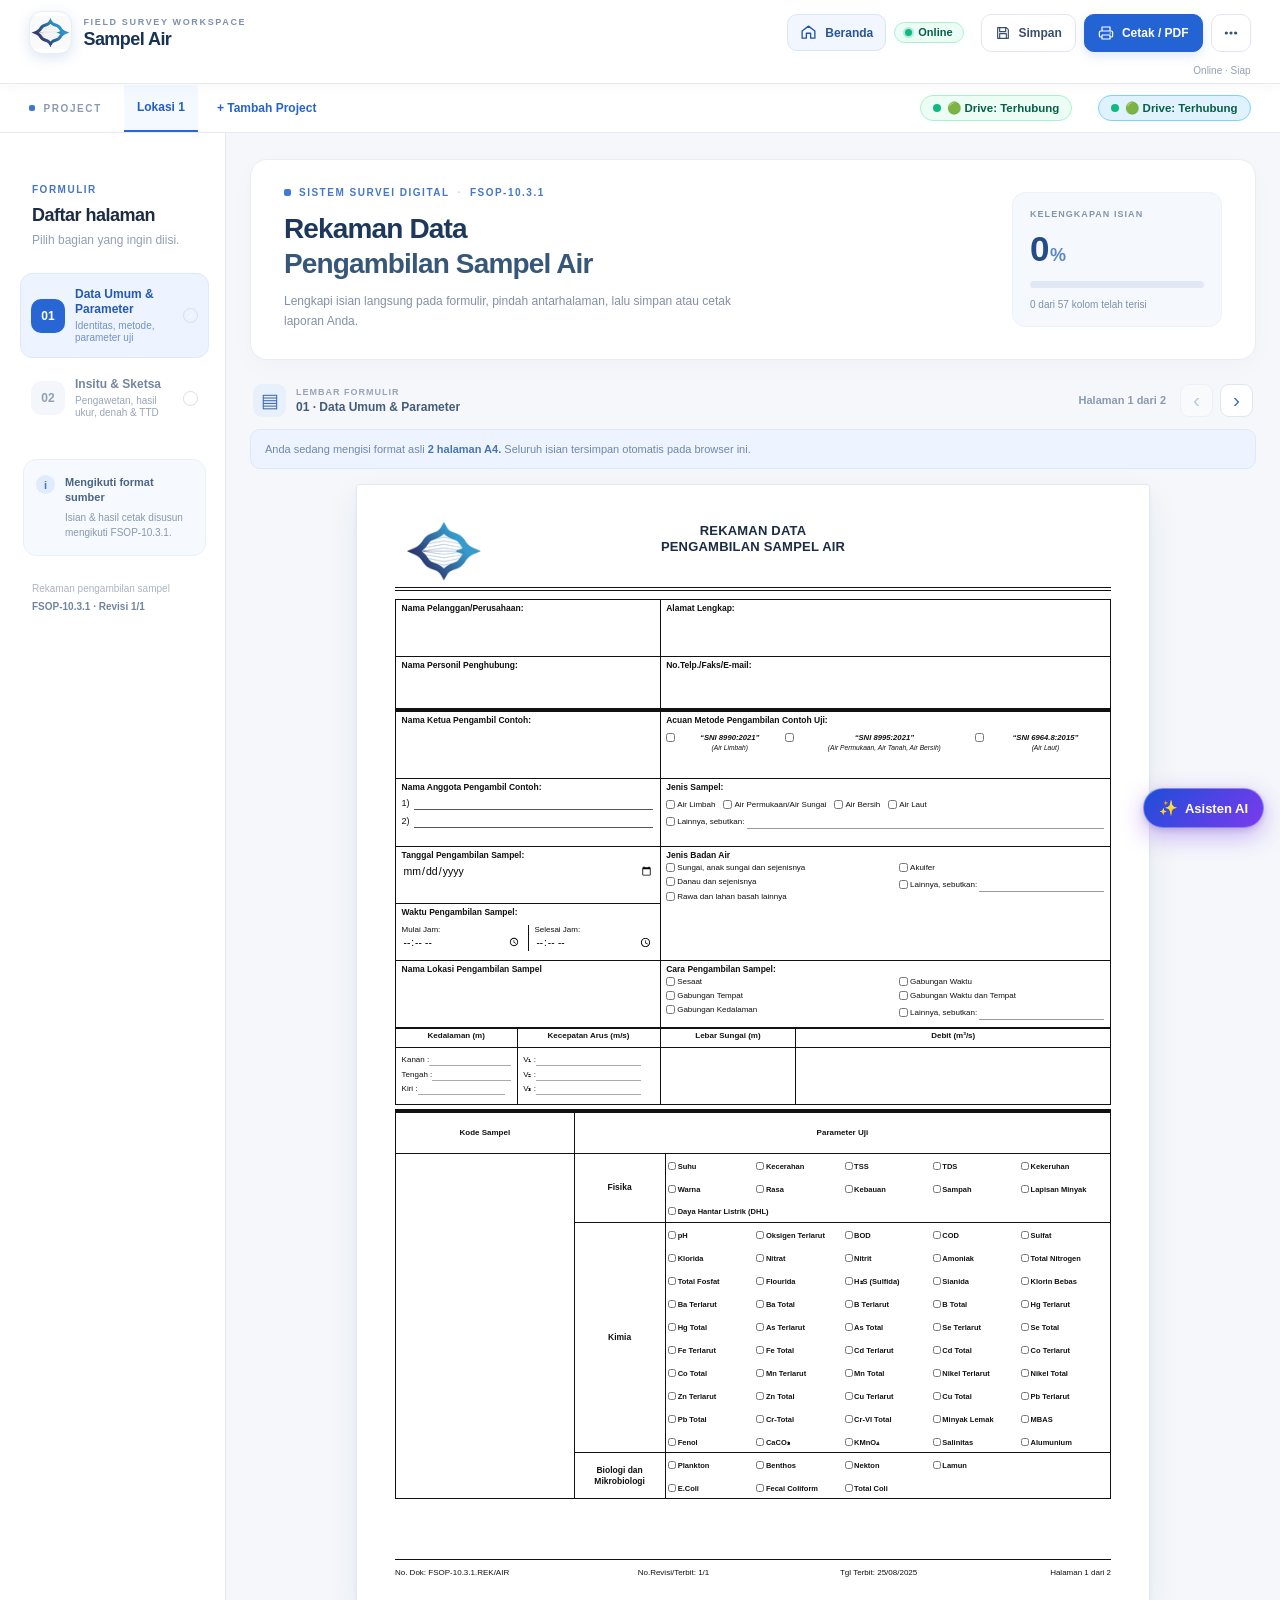
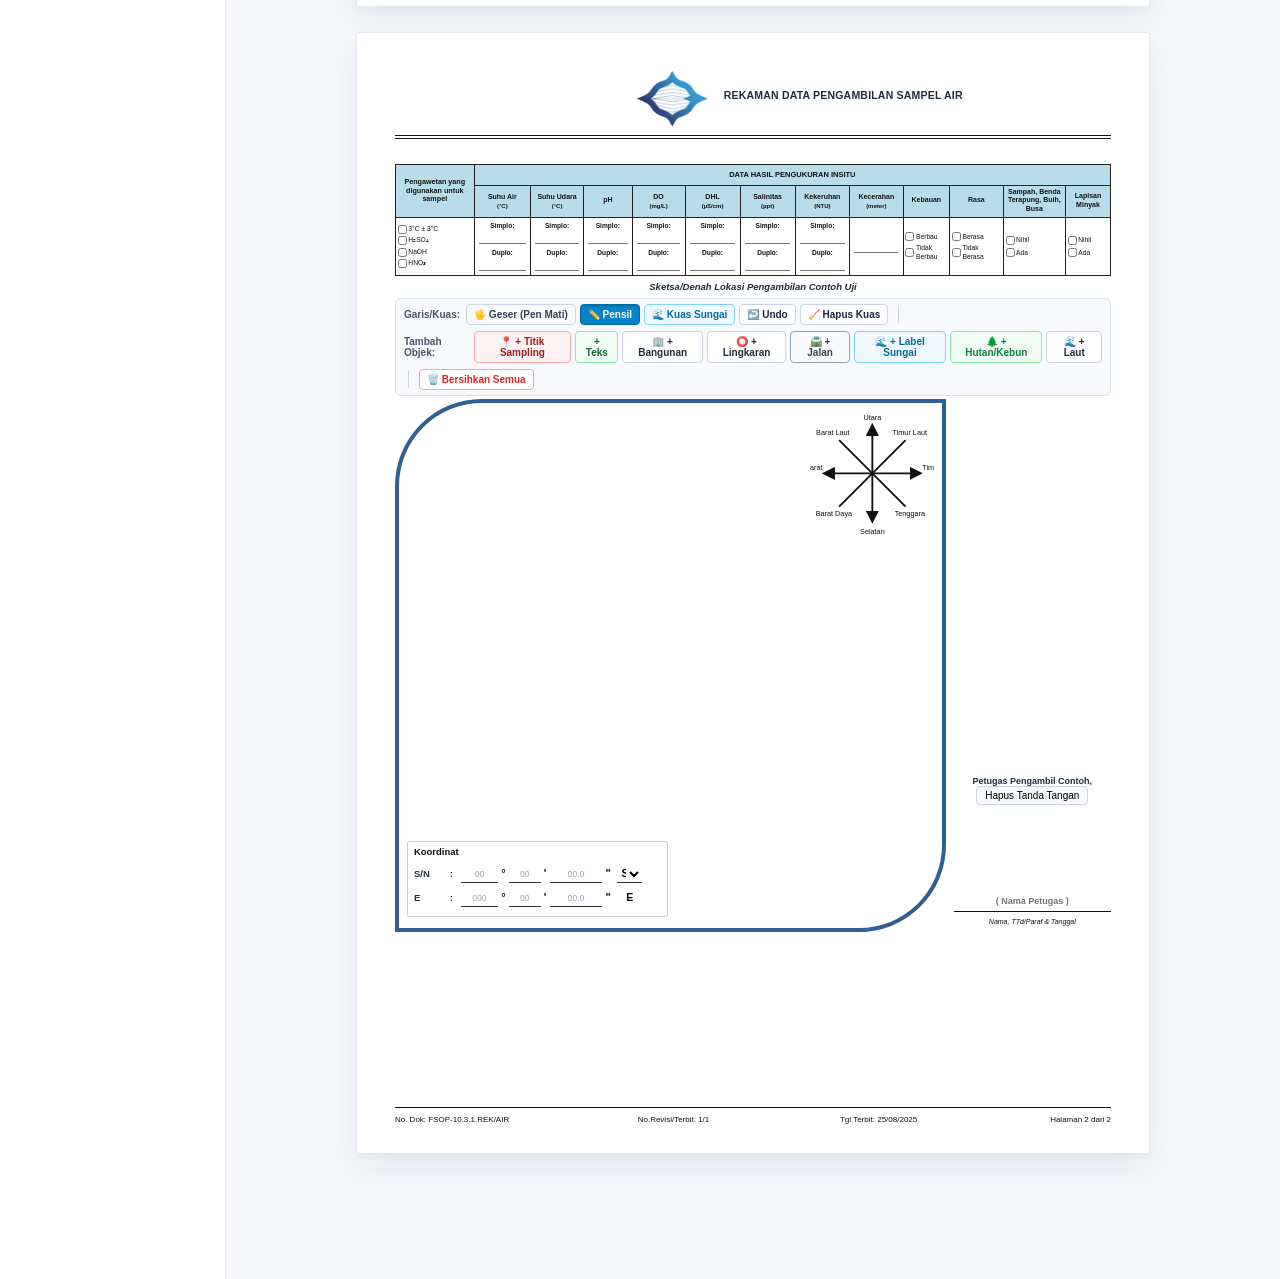
==== commit fb372c75: "Fix syntax errors, add sea sketch element, fix right drag boundary and modal scrolling" ====
--- a/air.html
+++ b/air.html
@@ -1365,6 +1365,48 @@
       white-space: nowrap;
     }
 
+    /* Sea / Ocean element (Laut / Pantai / Perairan) */
+    .elem-sea {
+      background: rgba(224, 242, 254, 0.92);
+      border: 2px dashed #0284c7;
+      border-radius: 6px;
+      display: flex;
+      align-items: center;
+      justify-content: center;
+      box-shadow: 0 1px 4px rgba(0, 0, 0, 0.1);
+      padding: 5px;
+    }
+
+    .sea-box {
+      width: 100%;
+      height: 100%;
+      display: flex;
+      flex-direction: column;
+      align-items: center;
+      justify-content: center;
+      text-align: center;
+      gap: 2px;
+    }
+
+    .sea-waves {
+      font-size: 13px;
+      line-height: 1;
+      color: #0284c7;
+      opacity: 0.85;
+      pointer-events: none;
+      letter-spacing: 2px;
+    }
+
+    .sea-text {
+      font-size: 11px;
+      font-weight: 700;
+      color: #0369a1;
+      padding: 1px 6px;
+      background: rgba(255, 255, 255, 0.85);
+      border-radius: 3px;
+      white-space: nowrap;
+    }
+
     .coord {
       width: 100%;
       border-collapse: collapse;
@@ -1607,7 +1649,8 @@
 
       .elem-road,
       .elem-river,
-      .elem-forest {
+      .elem-forest,
+      .elem-sea {
         box-shadow: none !important;
         -webkit-print-color-adjust: exact !important;
         print-color-adjust: exact !important;
@@ -2142,6 +2185,7 @@
 <button class="st-btn st-btn-road" onclick="addSketchElement('road')" title="Tambahkan Jalan (Bisa diputar miring bebas, teks tetap datar)" type="button">🛣️ + Jalan</button>
 <button class="st-btn st-btn-river" onclick="addSketchElement('river')" title="Tambahkan Label Teks Nama Sungai" type="button">🌊 + Label Sungai</button>
 <button class="st-btn st-btn-forest" onclick="addSketchElement('forest')" title="Tambahkan Area Hutan / Kebun / RTH" type="button">🌲 + Hutan/Kebun</button>
+<button class="st-btn st-btn-sea" onclick="addSketchElement('sea')" title="Tambahkan Area Laut / Perairan / Garis Pantai" type="button">🌊 + Laut</button>
 </div>
 <div class="st-divider"></div>
 <div class="st-grp">
@@ -3226,6 +3270,10 @@
         item.text = customData?.text || 'Hutan / Kebun';
         item.w = customData?.w || 140;
         item.h = customData?.h || 80;
+      } else if (type === 'sea') {
+        item.text = customData?.text || 'Laut';
+        item.w = customData?.w || 160;
+        item.h = customData?.h || 85;
       }
 
       const elem = document.createElement('div');
@@ -3370,6 +3418,15 @@
             </div>
           </div>
         `;
+      } else if (item.type === 'sea') {
+        inner = `
+          <div class="sea-box">
+            <div class="sea-waves">≋ 🌊 ≋</div>
+            <div class="elem-flat-text" style="transform: rotate(${-rot}deg); z-index: 2;">
+              <span class="elem-editable-text sea-text" contenteditable="true" spellcheck="false" title="Klik 2x untuk edit teks">${escapeHtml(item.text)}</span>
+            </div>
+          </div>
+        `;
       }
 
       const rotHandle = `<div class="elem-rot-handle" title="Tarik untuk memutar miring bebas (360°)"></div>`;
--- a/cloud-sync.css
+++ b/cloud-sync.css
@@ -107,6 +107,7 @@
   opacity: 0;
   visibility: hidden;
   transition: opacity 0.25s ease, visibility 0.25s ease;
+  overscroll-behavior: contain;
 }
 
 .cloud-modal-overlay.is-active {
@@ -127,6 +128,7 @@
   transform: translateY(12px) scale(0.98);
   transition: transform 0.25s cubic-bezier(0.16, 1, 0.3, 1);
   font-family: inherit;
+  overscroll-behavior: contain;
 }
 
 .cloud-modal-overlay.is-active .cloud-modal-card {
